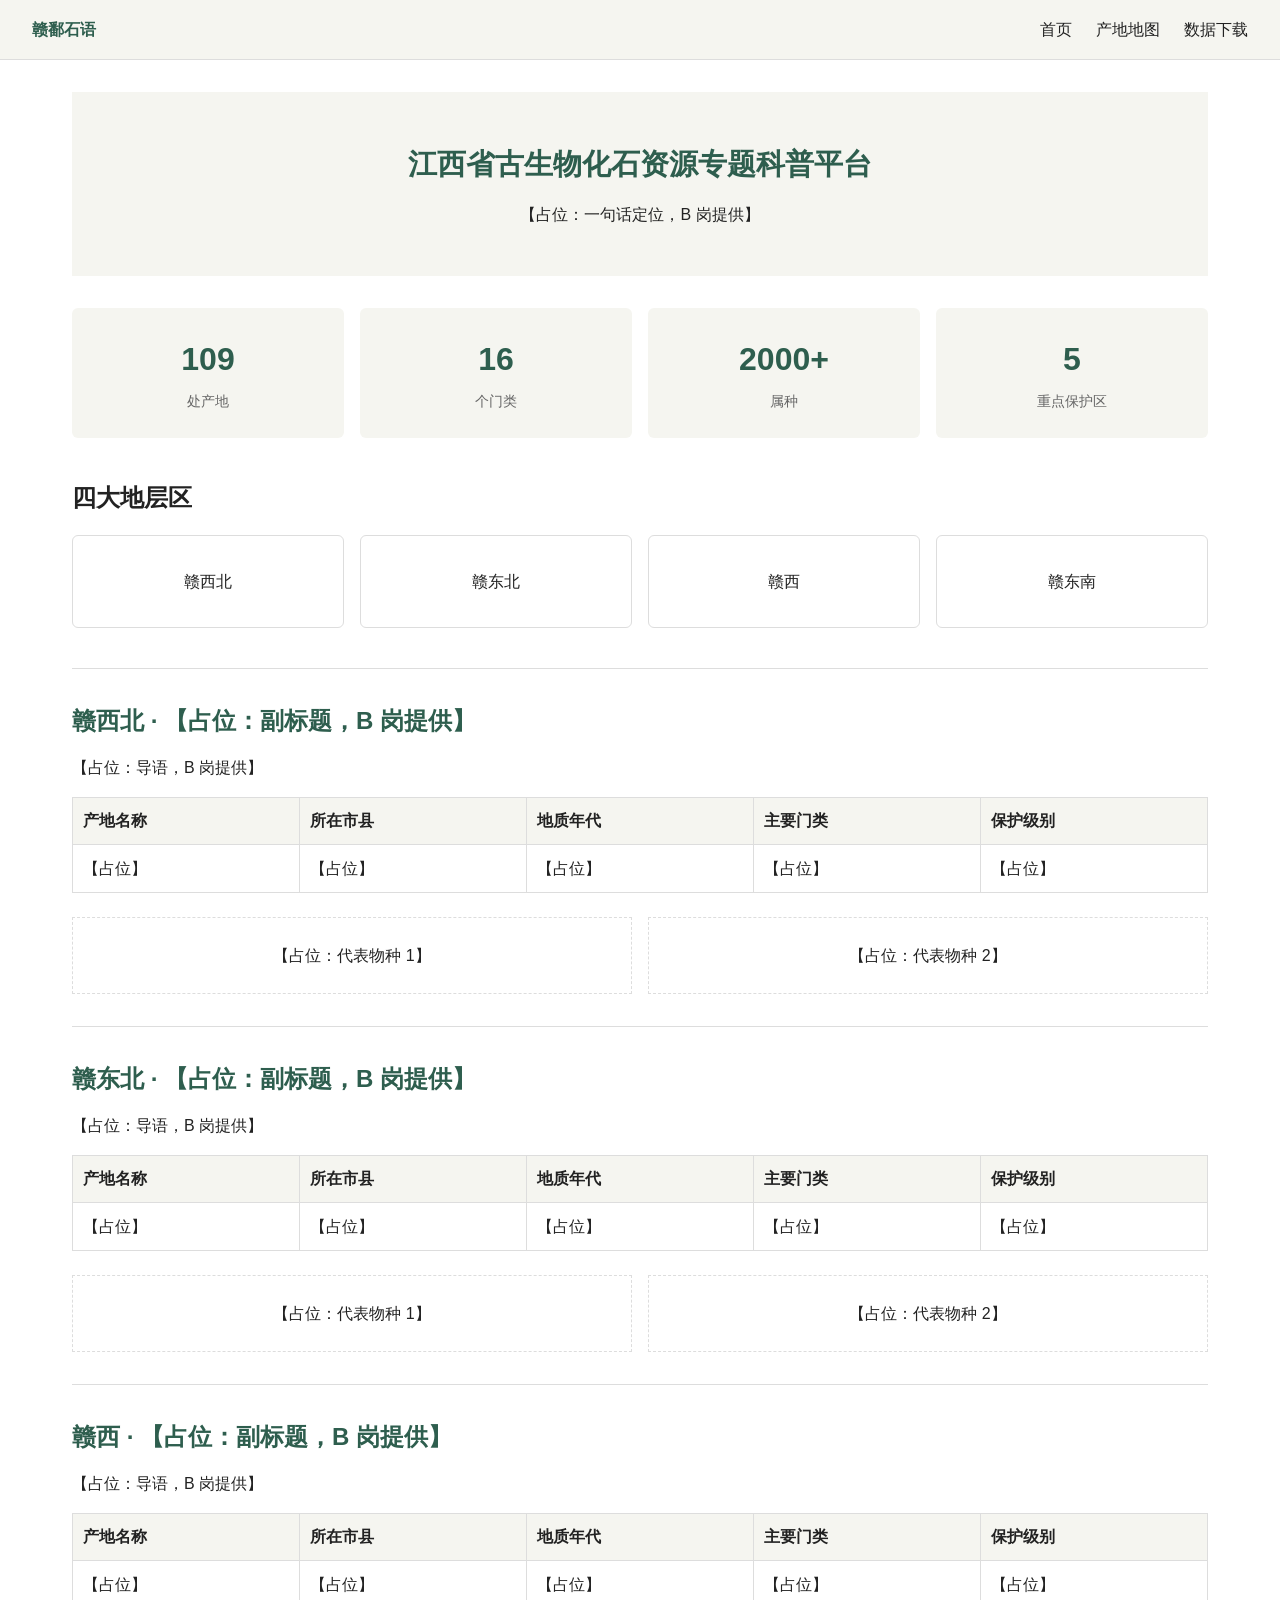
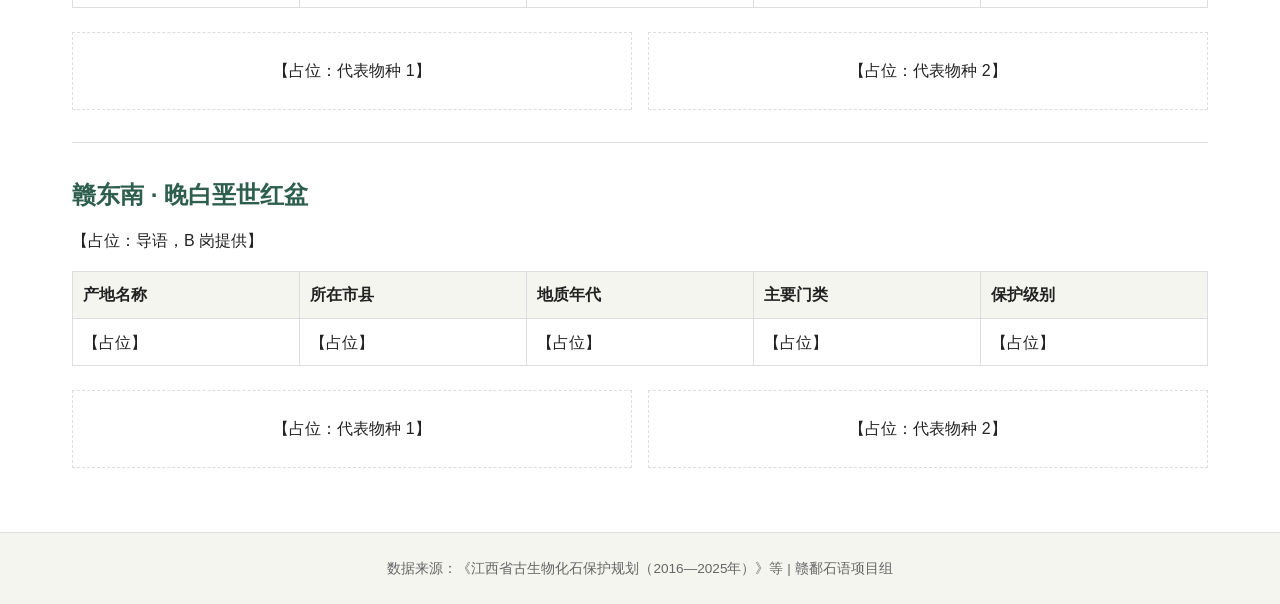
==== index.html @ 1450267e "step2-v2: 三页骨架，首页四区锚点" ====
<!DOCTYPE html>
<html lang="zh-CN">
<head>
  <meta charset="UTF-8">
  <meta name="viewport" content="width=device-width, initial-scale=1.0">
  <title>赣鄱石语 - 江西省古生物化石资源专题科普平台</title>
  <link rel="stylesheet" href="css/style.css">
</head>
<body>

  <header>
    <nav>
      <a class="logo" href="index.html">赣鄱石语</a>
      <ul>
        <li><a href="index.html">首页</a></li>
        <li><a href="map.html">产地地图</a></li>
        <li><a href="download.html">数据下载</a></li>
      </ul>
    </nav>
  </header>

  <main>

    <!-- ① Hero 区 -->
    <section class="hero">
      <h1>江西省古生物化石资源专题科普平台</h1>
      <p>【占位：一句话定位，B 岗提供】</p>
    </section>

    <!-- ② 数据速览条 -->
    <section class="stats">
      <div class="stat-card"><strong>109</strong><span>处产地</span></div>
      <div class="stat-card"><strong>16</strong><span>个门类</span></div>
      <div class="stat-card"><strong>2000+</strong><span>属种</span></div>
      <div class="stat-card"><strong>5</strong><span>重点保护区</span></div>
    </section>

    <!-- ③ 四大地层区卡片 -->
    <section class="region-cards">
      <h2>四大地层区</h2>
      <div class="card-wrap">
        <a class="card" href="#region-nw">赣西北</a>
        <a class="card" href="#region-ne">赣东北</a>
        <a class="card" href="#region-w">赣西</a>
        <a class="card" href="#region-se">赣东南</a>
      </div>
    </section>

    <!-- ④ 赣西北 -->
    <section id="region-nw" class="region-block">
      <h2>赣西北 · 【占位：副标题，B 岗提供】</h2>
      <p>【占位：导语，B 岗提供】</p>
      <table class="table-placeholder">
        <tr><th>产地名称</th><th>所在市县</th><th>地质年代</th><th>主要门类</th><th>保护级别</th></tr>
        <tr><td>【占位】</td><td>【占位】</td><td>【占位】</td><td>【占位】</td><td>【占位】</td></tr>
      </table>
      <div class="species-cards">
        <div>【占位：代表物种 1】</div>
        <div>【占位：代表物种 2】</div>
      </div>
    </section>

    <!-- ④ 赣东北 -->
    <section id="region-ne" class="region-block">
      <h2>赣东北 · 【占位：副标题，B 岗提供】</h2>
      <p>【占位：导语，B 岗提供】</p>
      <table class="table-placeholder">
        <tr><th>产地名称</th><th>所在市县</th><th>地质年代</th><th>主要门类</th><th>保护级别</th></tr>
        <tr><td>【占位】</td><td>【占位】</td><td>【占位】</td><td>【占位】</td><td>【占位】</td></tr>
      </table>
      <div class="species-cards">
        <div>【占位：代表物种 1】</div>
        <div>【占位：代表物种 2】</div>
      </div>
    </section>

    <!-- ④ 赣西 -->
    <section id="region-w" class="region-block">
      <h2>赣西 · 【占位：副标题，B 岗提供】</h2>
      <p>【占位：导语，B 岗提供】</p>
      <table class="table-placeholder">
        <tr><th>产地名称</th><th>所在市县</th><th>地质年代</th><th>主要门类</th><th>保护级别</th></tr>
        <tr><td>【占位】</td><td>【占位】</td><td>【占位】</td><td>【占位】</td><td>【占位】</td></tr>
      </table>
      <div class="species-cards">
        <div>【占位：代表物种 1】</div>
        <div>【占位：代表物种 2】</div>
      </div>
    </section>

    <!-- ④ 赣东南 -->
    <section id="region-se" class="region-block">
      <h2>赣东南 · 晚白垩世红盆</h2>
      <p>【占位：导语，B 岗提供】</p>
      <table class="table-placeholder">
        <tr><th>产地名称</th><th>所在市县</th><th>地质年代</th><th>主要门类</th><th>保护级别</th></tr>
        <tr><td>【占位】</td><td>【占位】</td><td>【占位】</td><td>【占位】</td><td>【占位】</td></tr>
      </table>
      <div class="species-cards">
        <div>【占位：代表物种 1】</div>
        <div>【占位：代表物种 2】</div>
      </div>
    </section>

  </main>

  <footer>
    <p>数据来源：《江西省古生物化石保护规划（2016—2025年）》等 | 赣鄱石语项目组</p>
  </footer>

</body>
</html>
---- css/style.css ----
/* ===== 1. 基础重置 ===== */
* { margin: 0; padding: 0; box-sizing: border-box; }

/* ===== 2. 色板 ===== */
:root {
  --c-primary: #2E5E4E;
  --c-text: #222;
  --c-bg: #fff;
  --c-surface: #f5f5f0;
  --c-border: #ddd;
}

body {
  font-family: "Microsoft YaHei", "PingFang SC", sans-serif;
  color: var(--c-text);
  background: var(--c-bg);
  line-height: 1.7;
}

/* ===== 3. 顶部导航 ===== */
header nav {
  display: flex;
  justify-content: space-between;
  align-items: center;
  padding: 1rem 2rem;
  border-bottom: 1px solid var(--c-border);
  background: var(--c-surface);
}

nav .logo {
  font-weight: bold;
  color: var(--c-primary);
  text-decoration: none;
}

nav ul {
  display: flex;
  gap: 1.5rem;
  list-style: none;
}

nav a {
  text-decoration: none;
  color: var(--c-text);
}

/* ===== 4. 主体容器 ===== */
main {
  max-width: 1200px;
  margin: 0 auto;
  padding: 2rem;
}

/* ===== 5. Hero 区 ===== */
.hero {
  text-align: center;
  padding: 3rem 1rem;
  background: var(--c-surface);
  margin-bottom: 2rem;
}

.hero h1 {
  font-size: 1.8rem;
  color: var(--c-primary);
  margin-bottom: .75rem;
}

/* ===== 6. 数据速览条 ===== */
.stats {
  display: flex;
  gap: 1rem;
  margin-bottom: 2.5rem;
}

.stat-card {
  flex: 1;
  text-align: center;
  padding: 1.5rem 0;
  background: var(--c-surface);
  border-radius: 6px;
}

.stat-card strong {
  display: block;
  font-size: 2rem;
  color: var(--c-primary);
}

.stat-card span {
  font-size: .9rem;
  color: #666;
}

/* ===== 7. 四大地层区卡片 ===== */
.region-cards {
  margin-bottom: 2.5rem;
}

.region-cards h2 {
  margin-bottom: 1rem;
}

.card-wrap {
  display: flex;
  gap: 1rem;
}

.card {
  flex: 1;
  padding: 2rem 1rem;
  text-align: center;
  text-decoration: none;
  color: var(--c-text);
  border: 1px solid var(--c-border);
  border-radius: 6px;
}

/* ===== 8. 地层区详情区块 ===== */
.region-block {
  padding: 2rem 0;
  border-top: 1px solid var(--c-border);
  scroll-margin-top: 80px;
}

.region-block h2 {
  margin-bottom: .75rem;
  color: var(--c-primary);
}

.region-block p {
  margin-bottom: 1rem;
}

.table-placeholder {
  width: 100%;
  border-collapse: collapse;
  margin-bottom: 1.5rem;
}

.table-placeholder th,
.table-placeholder td {
  border: 1px solid var(--c-border);
  padding: .6rem;
  text-align: left;
}

.table-placeholder th {
  background: var(--c-surface);
}

.species-cards {
  display: flex;
  gap: 1rem;
  flex-wrap: wrap;
}

.species-cards div {
  flex: 1 1 200px;
  padding: 1.5rem;
  border: 1px dashed var(--c-border);
  text-align: center;
}

/* ===== 9. 页脚 ===== */
footer {
  text-align: center;
  padding: 1.5rem;
  border-top: 1px solid var(--c-border);
  font-size: .85rem;
  color: #666;
  background: var(--c-surface);
}

/* ===== 10. 地图页 ===== */
#map {
  height: 600px;
  border: 1px solid var(--c-border);
}

/* ===== 11. 物种静态列表 ===== */
.species-list-title {
  margin: 2rem 0 1rem;
  color: var(--c-primary);
}

#species-list {
  border-top: 1px solid var(--c-border);
}

.species-row {
  padding: .75rem 0;
  border-bottom: 1px solid var(--c-border);
}

.species-row em {
  font-style: italic;
}

.species-row p {
  font-size: .9rem;
  color: #666;
}

/* ===== 12. 下载页 ===== */
.dl-cards {
  display: flex;
  gap: 1rem;
  margin: 2rem 0;
}

.dl-card {
  flex: 1;
  padding: 2rem;
  border: 1px solid var(--c-border);
  border-radius: 6px;
  text-align: center;
}

.dl-card h3 {
  color: var(--c-primary);
  margin-bottom: .5rem;
}

.dl-card a {
  display: inline-block;
  margin-top: 1rem;
  padding: .5rem 1.5rem;
  border: 1px solid var(--c-primary);
  border-radius: 4px;
  text-decoration: none;
  color: var(--c-primary);
}

.note {
  font-size: .9rem;
  color: #555;
}
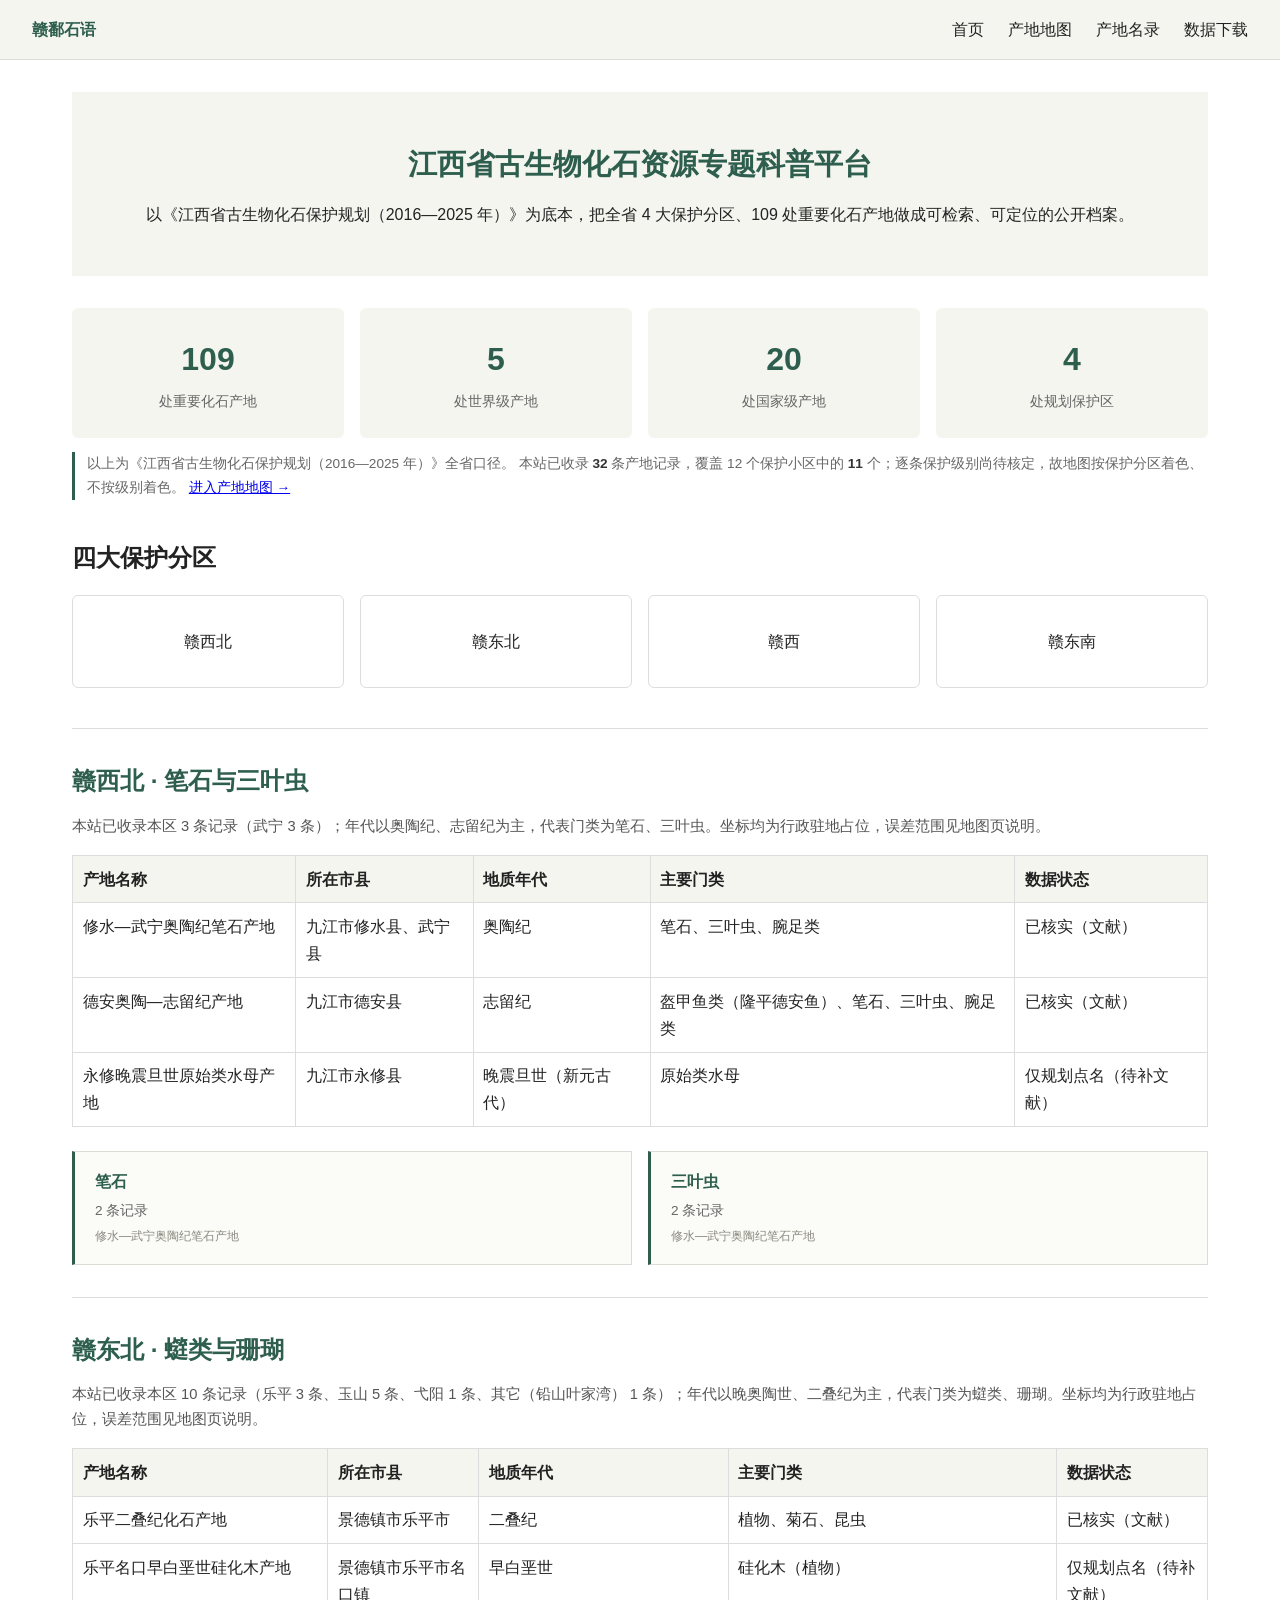
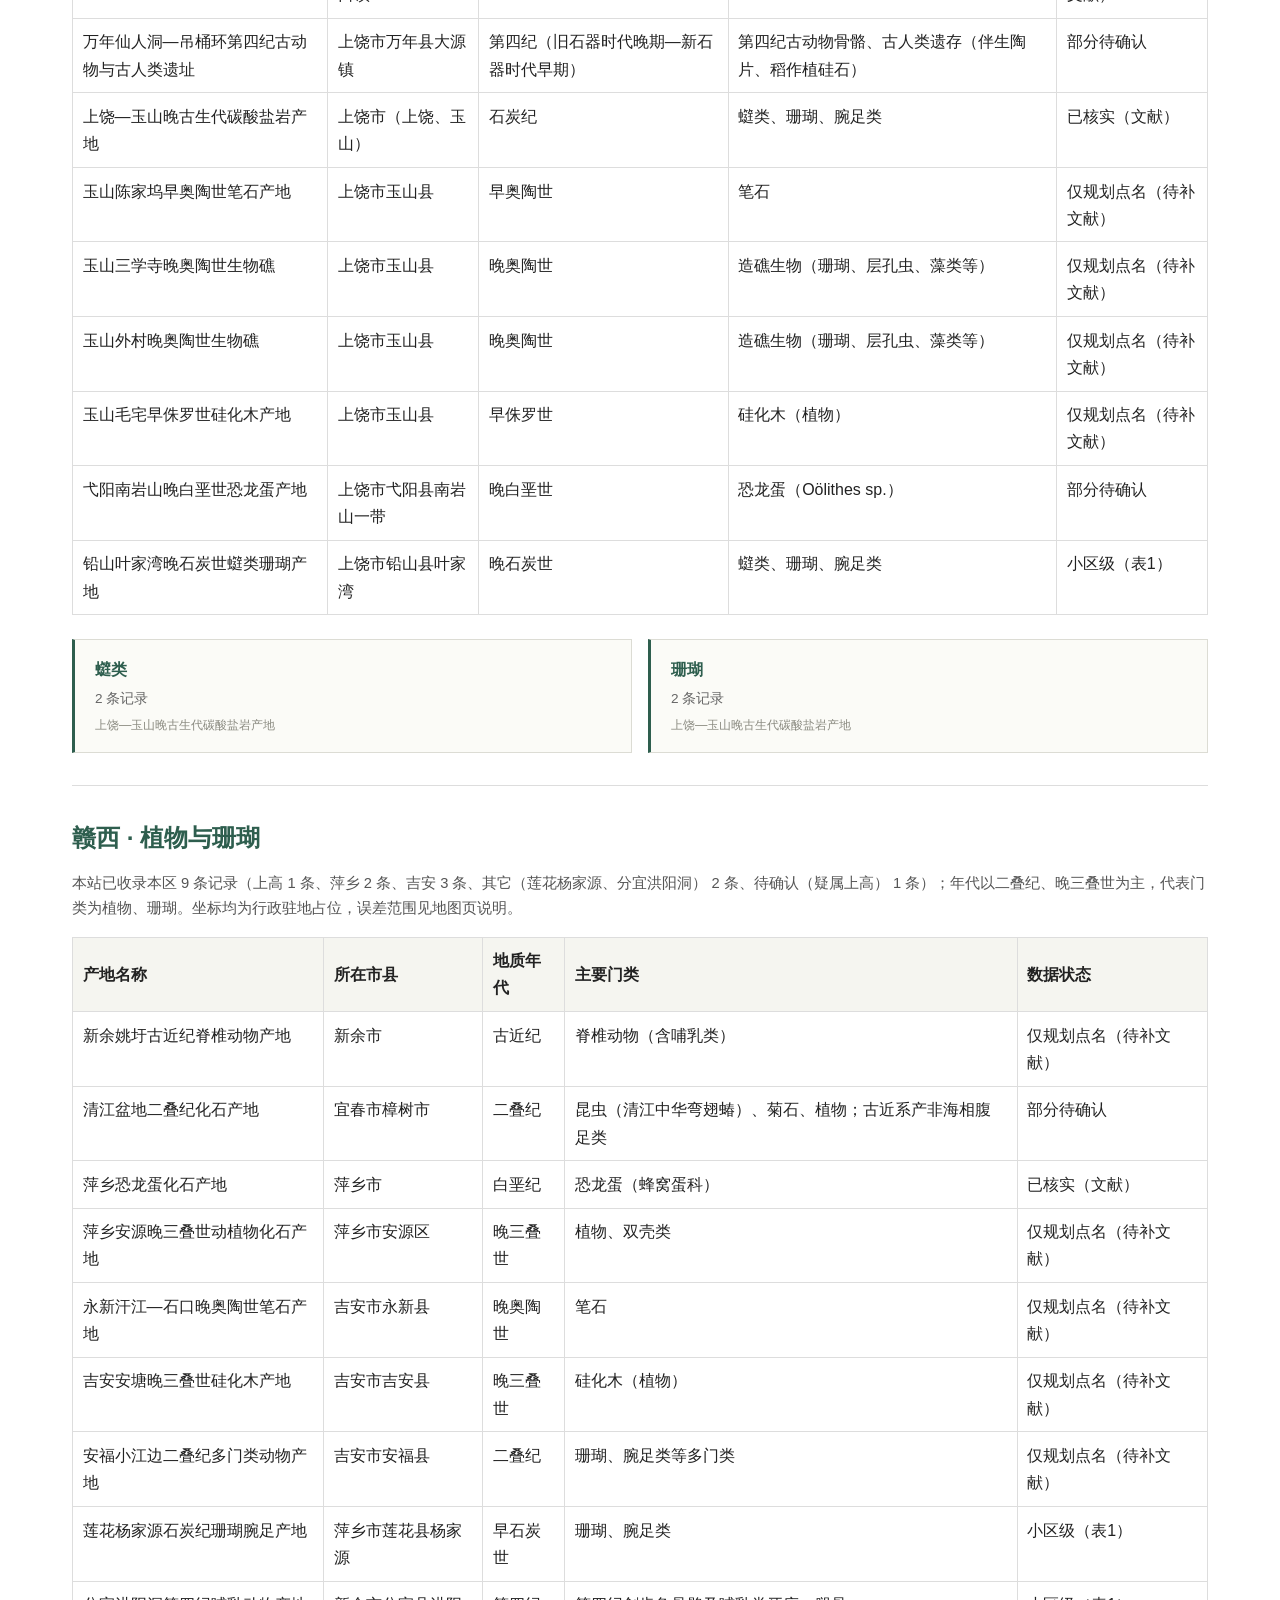
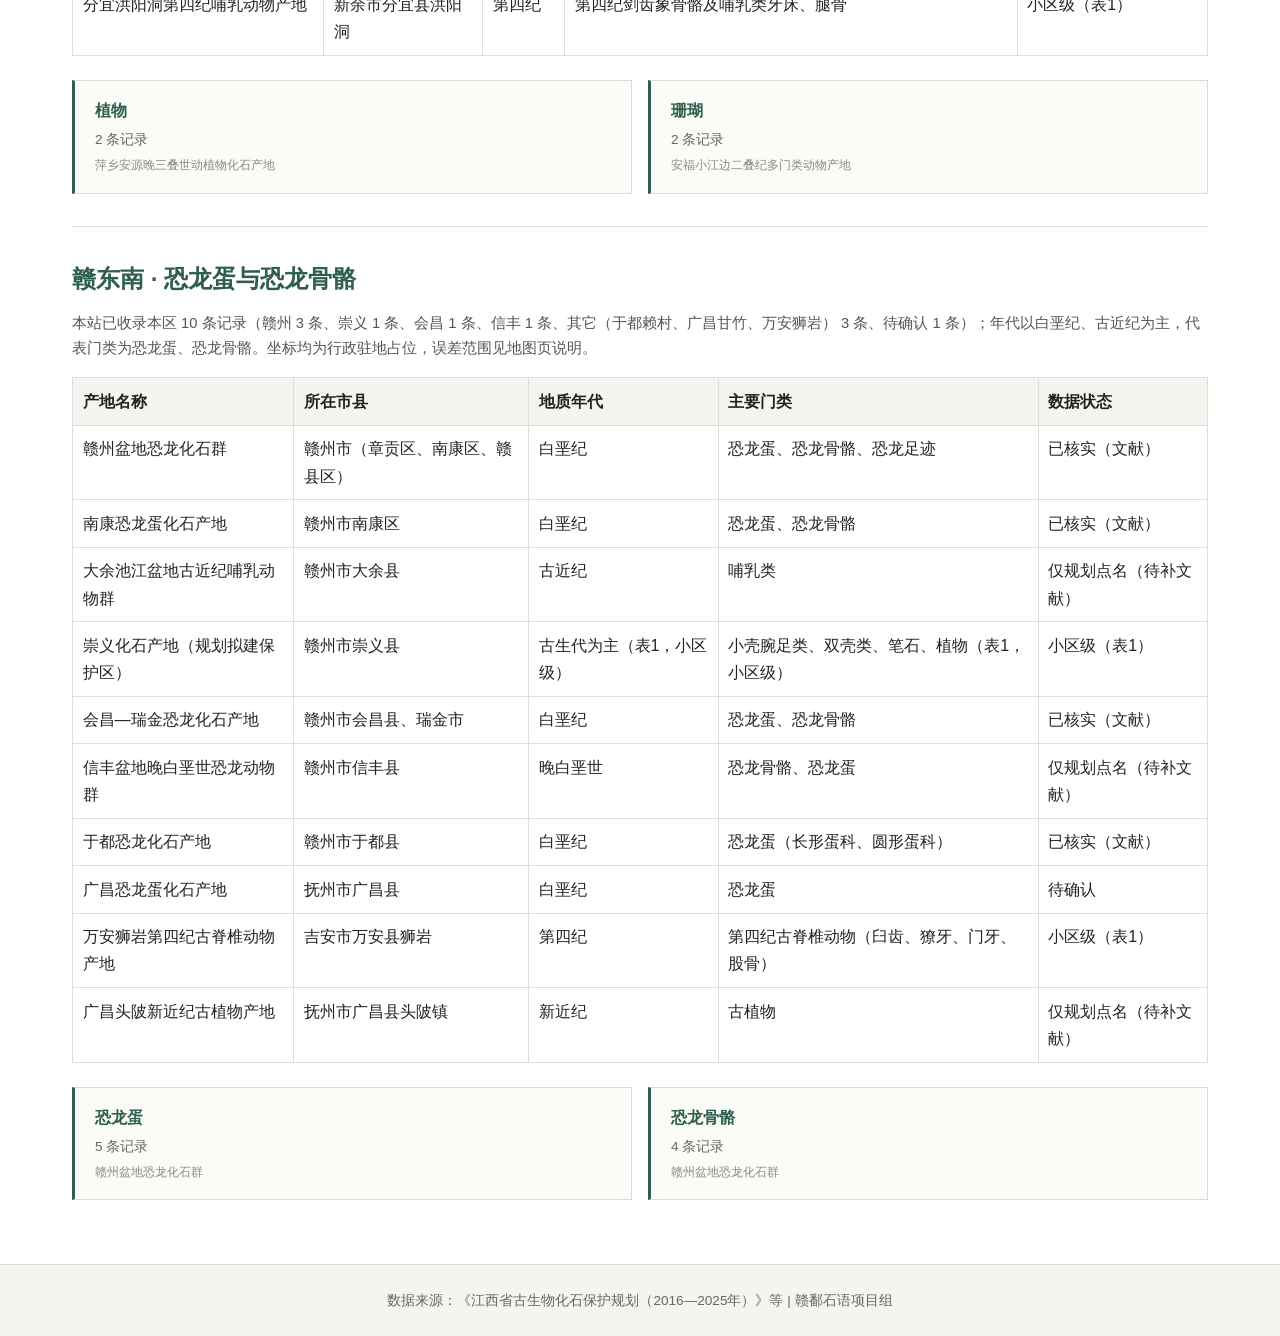
==== commit 497adfff: "feat: 检索/名录/详情侧栏 + 数据管道 + GitHub Pages 部署 - js/fields.js 统一字段层与配色表（原 map/main 各一份，现全站共用） - js/filter" ====
--- a/index.html
+++ b/index.html
@@ -14,6 +14,7 @@
       <ul>
         <li><a href="index.html">首页</a></li>
         <li><a href="map.html">产地地图</a></li>
+        <li><a href="list.html">产地名录</a></li>
         <li><a href="download.html">数据下载</a></li>
       </ul>
     </nav>
@@ -24,20 +25,25 @@
     <!-- ① Hero 区 -->
     <section class="hero">
       <h1>江西省古生物化石资源专题科普平台</h1>
-      <p>【占位：一句话定位，B 岗提供】</p>
+      <p>以《江西省古生物化石保护规划（2016—2025 年）》为底本，把全省 4 大保护分区、109 处重要化石产地做成可检索、可定位的公开档案。</p>
     </section>
 
-    <!-- ② 数据速览条 -->
+    <!-- ② 数据速览条：四个数字来自《保护规划（2016—2025年）》全省口径 -->
     <section class="stats">
-      <div class="stat-card"><strong>109</strong><span>处产地</span></div>
-      <div class="stat-card"><strong>16</strong><span>个门类</span></div>
-      <div class="stat-card"><strong>2000+</strong><span>属种</span></div>
-      <div class="stat-card"><strong>5</strong><span>重点保护区</span></div>
+      <div class="stat-card"><strong>109</strong><span>处重要化石产地</span></div>
+      <div class="stat-card"><strong>5</strong><span>处世界级产地</span></div>
+      <div class="stat-card"><strong>20</strong><span>处国家级产地</span></div>
+      <div class="stat-card"><strong>4</strong><span>处规划保护区</span></div>
     </section>
+    <!-- 口径必须写在这里：四个数字是全省规划口径，不是本站收录量，两者不能混 -->
+    <p class="stat-note">以上为《江西省古生物化石保护规划（2016—2025 年）》全省口径。
+      本站已收录 <strong id="stat-total">—</strong> 条产地记录，覆盖 12 个保护小区中的
+      <strong id="stat-zones">—</strong> 个；逐条保护级别尚待核定，故地图按保护分区着色、不按级别着色。
+      <a href="map.html">进入产地地图 →</a></p>
 
-    <!-- ③ 四大地层区卡片 -->
+    <!-- ③ 四大保护分区卡片 -->
     <section class="region-cards">
-      <h2>四大地层区</h2>
+      <h2>四大保护分区</h2>
       <div class="card-wrap">
         <a class="card" href="#region-nw">赣西北</a>
         <a class="card" href="#region-ne">赣东北</a>
@@ -46,60 +52,46 @@
       </div>
     </section>
 
-    <!-- ④ 赣西北 -->
-    <section id="region-nw" class="region-block">
-      <h2>赣西北 · 【占位：副标题，B 岗提供】</h2>
-      <p>【占位：导语，B 岗提供】</p>
+    <!-- ④ 四个分区：内容全部由 js/main.js 从 data/sites.json 渲染
+         不再写死任何数字/产地名，数据更新后刷新即变 -->
+    <section id="region-nw" class="region-block" data-region="赣西北">
+      <h2>赣西北</h2>
+      <p class="region-lead">正在载入…</p>
       <table class="table-placeholder">
-        <tr><th>产地名称</th><th>所在市县</th><th>地质年代</th><th>主要门类</th><th>保护级别</th></tr>
-        <tr><td>【占位】</td><td>【占位】</td><td>【占位】</td><td>【占位】</td><td>【占位】</td></tr>
+        <thead><tr><th>产地名称</th><th>所在市县</th><th>地质年代</th><th>主要门类</th><th>数据状态</th></tr></thead>
+        <tbody></tbody>
       </table>
-      <div class="species-cards">
-        <div>【占位：代表物种 1】</div>
-        <div>【占位：代表物种 2】</div>
-      </div>
+      <div class="species-cards"></div>
     </section>
 
-    <!-- ④ 赣东北 -->
-    <section id="region-ne" class="region-block">
-      <h2>赣东北 · 【占位：副标题，B 岗提供】</h2>
-      <p>【占位：导语，B 岗提供】</p>
+    <section id="region-ne" class="region-block" data-region="赣东北">
+      <h2>赣东北</h2>
+      <p class="region-lead">正在载入…</p>
       <table class="table-placeholder">
-        <tr><th>产地名称</th><th>所在市县</th><th>地质年代</th><th>主要门类</th><th>保护级别</th></tr>
-        <tr><td>【占位】</td><td>【占位】</td><td>【占位】</td><td>【占位】</td><td>【占位】</td></tr>
+        <thead><tr><th>产地名称</th><th>所在市县</th><th>地质年代</th><th>主要门类</th><th>数据状态</th></tr></thead>
+        <tbody></tbody>
       </table>
-      <div class="species-cards">
-        <div>【占位：代表物种 1】</div>
-        <div>【占位：代表物种 2】</div>
-      </div>
+      <div class="species-cards"></div>
     </section>
 
-    <!-- ④ 赣西 -->
-    <section id="region-w" class="region-block">
-      <h2>赣西 · 【占位：副标题，B 岗提供】</h2>
-      <p>【占位：导语，B 岗提供】</p>
+    <section id="region-w" class="region-block" data-region="赣西">
+      <h2>赣西</h2>
+      <p class="region-lead">正在载入…</p>
       <table class="table-placeholder">
-        <tr><th>产地名称</th><th>所在市县</th><th>地质年代</th><th>主要门类</th><th>保护级别</th></tr>
-        <tr><td>【占位】</td><td>【占位】</td><td>【占位】</td><td>【占位】</td><td>【占位】</td></tr>
+        <thead><tr><th>产地名称</th><th>所在市县</th><th>地质年代</th><th>主要门类</th><th>数据状态</th></tr></thead>
+        <tbody></tbody>
       </table>
-      <div class="species-cards">
-        <div>【占位：代表物种 1】</div>
-        <div>【占位：代表物种 2】</div>
-      </div>
+      <div class="species-cards"></div>
     </section>
 
-    <!-- ④ 赣东南 -->
-    <section id="region-se" class="region-block">
-      <h2>赣东南 · 晚白垩世红盆</h2>
-      <p>【占位：导语，B 岗提供】</p>
+    <section id="region-se" class="region-block" data-region="赣东南">
+      <h2>赣东南</h2>
+      <p class="region-lead">正在载入…</p>
       <table class="table-placeholder">
-        <tr><th>产地名称</th><th>所在市县</th><th>地质年代</th><th>主要门类</th><th>保护级别</th></tr>
-        <tr><td>【占位】</td><td>【占位】</td><td>【占位】</td><td>【占位】</td><td>【占位】</td></tr>
+        <thead><tr><th>产地名称</th><th>所在市县</th><th>地质年代</th><th>主要门类</th><th>数据状态</th></tr></thead>
+        <tbody></tbody>
       </table>
-      <div class="species-cards">
-        <div>【占位：代表物种 1】</div>
-        <div>【占位：代表物种 2】</div>
-      </div>
+      <div class="species-cards"></div>
     </section>
 
   </main>
@@ -108,5 +100,8 @@
     <p>数据来源：《江西省古生物化石保护规划（2016—2025年）》等 | 赣鄱石语项目组</p>
   </footer>
 
+  <!-- fields.js 必须最先加载：main.js 的字段别名全来自它 -->
+  <script src="js/fields.js"></script>
+  <script src="js/main.js"></script>
 </body>
 </html>
--- a/css/style.css
+++ b/css/style.css
@@ -17,7 +17,16 @@
   line-height: 1.7;
 }
 
+/* 新增：图片不撑破容器 */
+img { max-width: 100%; display: block; }
+
 /* ===== 3. 顶部导航 ===== */
+/* 新增：让导航压住 Leaflet 内部图层（Leaflet 控件 z-index 高达 1000） */
+header {
+  position: relative;
+  z-index: 10;
+}
+
 header nav {
   display: flex;
   justify-content: space-between;
@@ -68,12 +77,13 @@
 /* ===== 6. 数据速览条 ===== */
 .stats {
   display: flex;
+  flex-wrap: wrap;              /* 改：窄屏换行，不再挤成一条 */
   gap: 1rem;
   margin-bottom: 2.5rem;
 }
 
 .stat-card {
-  flex: 1;
+  flex: 1 1 140px;              /* 改：原来 flex:1 在手机上会把数字挤爆 */
   text-align: center;
   padding: 1.5rem 0;
   background: var(--c-surface);
@@ -91,7 +101,19 @@
   color: #666;
 }
 
-/* ===== 7. 四大地层区卡片 ===== */
+/* 口径说明：数字是全省规划口径，不是本站收录量。缺了这句，109 和 32 条地图会被当成矛盾 */
+.stat-note {
+  margin: -1.6rem 0 2.4rem;
+  font-size: .85rem;
+  line-height: 1.75;
+  color: #666;
+  border-left: 3px solid var(--c-primary, #1F5C99);
+  padding-left: .75rem;
+}
+
+.stat-note strong { color: #333; }
+
+/* ===== 7. 四大保护分区卡片 ===== */
 .region-cards {
   margin-bottom: 2.5rem;
 }
@@ -102,11 +124,12 @@
 
 .card-wrap {
   display: flex;
+  flex-wrap: wrap;              /* 改：四个卡片窄屏两两换行 */
   gap: 1rem;
 }
 
 .card {
-  flex: 1;
+  flex: 1 1 160px;              /* 改 */
   padding: 2rem 1rem;
   text-align: center;
   text-decoration: none;
@@ -160,6 +183,37 @@
   border: 1px dashed var(--c-border);
   text-align: center;
 }
+
+/* 卡片内容由 js/main.js 填充：门类 + 条数 + 代表记录，不写死物种名 */
+.species-cards .taxa-card {
+  display: flex;
+  flex-direction: column;
+  gap: .25rem;
+  padding: 1rem 1.25rem;
+  text-align: left;
+  border-style: solid;
+  border-color: #dcdcd4;
+  border-left: 3px solid var(--c-primary);
+  background: #fbfbf7;
+}
+.taxa-card strong { font-size: 1rem; color: var(--c-primary); }
+.taxa-card span { font-size: .85rem; color: #666; }
+.taxa-card em {
+  font-style: normal;
+  font-size: .78rem;
+  color: #8a8a80;
+  overflow: hidden;
+  text-overflow: ellipsis;
+  white-space: nowrap;
+}
+
+/* 导语与空行 */
+.region-lead { color: #555; font-size: .92rem; }
+.empty-row { color: #999; text-align: center; }
+
+/* 产地表：数据行悬停高亮，长名称换行不撑破 */
+.table-placeholder tbody tr:hover { background: #f7f7f0; }
+.table-placeholder td { vertical-align: top; }
 
 /* ===== 9. 页脚 ===== */
 footer {
@@ -172,9 +226,75 @@
 }
 
 /* ===== 10. 地图页 ===== */
+/* 10.1 检索栏（js/filter.js 驱动，选项不写死在 HTML） */
+.filter-bar {
+  margin-bottom: .75rem;
+  padding: .75rem;
+  background: var(--c-surface);
+  border: 1px solid var(--c-border);
+  border-radius: 6px;
+}
+.filter-row {
+  display: flex;
+  flex-wrap: wrap;
+  gap: .5rem;
+}
+.filter-row input,
+.filter-row select,
+.filter-row button {
+  font: inherit;
+  font-size: .9rem;
+  padding: .45rem .6rem;
+  border: 1px solid #c9c9c1;
+  border-radius: 4px;
+  background: #fff;
+  color: var(--c-text);
+  min-width: 0;
+}
+.filter-row input {
+  flex: 2 1 220px;              /* 关键词占最大宽度 */
+}
+.filter-row select {
+  flex: 1 1 120px;
+}
+.filter-row input:focus,
+.filter-row select:focus,
+.filter-row button:focus-visible {
+  outline: 2px solid var(--c-primary);
+  outline-offset: 1px;
+}
+.btn-reset {
+  flex: 0 0 auto;
+  cursor: pointer;
+  background: #fff;
+  color: var(--c-primary);
+  border-color: var(--c-primary);
+}
+.btn-reset:hover { background: var(--c-primary); color: #fff; }
+
+.filter-meta {
+  display: flex;
+  flex-wrap: wrap;
+  gap: .75rem;
+  align-items: baseline;
+  margin-top: .5rem;
+  font-size: .85rem;
+  color: #555;
+}
+.filter-meta #flt-count { font-weight: 600; color: var(--c-primary); }
+.filter-hint:empty { display: none; }
+.filter-hint { color: #777; }
+.filter-hint.ok { color: #2E7D5B; }
+.filter-hint.warn { color: #C62828; }
+
 #map {
+  width: 100%;                  /* 新增 */
   height: 600px;
   border: 1px solid var(--c-border);
+  border-radius: 6px;           /* 新增：瓦片不溢出圆角 */
+  overflow: hidden;             /* 新增 */
+  position: relative;           /* 新增：把 Leaflet 内部 z-index 关进自己的层叠上下文 */
+  z-index: 0;
 }
 
 /* ===== 11. 物种静态列表 ===== */
@@ -204,12 +324,13 @@
 /* ===== 12. 下载页 ===== */
 .dl-cards {
   display: flex;
+  flex-wrap: wrap;              /* 改 */
   gap: 1rem;
   margin: 2rem 0;
 }
 
 .dl-card {
-  flex: 1;
+  flex: 1 1 180px;              /* 改 */
   padding: 2rem;
   border: 1px solid var(--c-border);
   border-radius: 6px;
@@ -235,3 +356,374 @@
   font-size: .9rem;
   color: #555;
 }
+
+/* ===== 13. 无坐标产地列表（新增，配合 map.js） ===== */
+#no-coord-list {
+  list-style: none;
+  margin: 12px 0 0;
+  font-size: 13px;
+  color: #555;
+}
+
+#no-coord-list li {
+  padding: 6px 10px;
+  border-bottom: 1px solid var(--c-border);
+}
+
+#no-coord-list .tag {
+  display: inline-block;
+  margin-left: 6px;
+  padding: 0 5px;
+  font-size: 11px;
+  color: #EF6C00;
+  border: 1px solid #EF6C00;
+  border-radius: 3px;
+}
+
+#no-coord-list .ok { color: #2E7D32; }
+
+/* ===== 14. 响应式（新增，对应 Step 2「375px 不崩版」验收） ===== */
+@media (max-width: 768px) {
+  main { padding: 1rem; }
+
+  header nav { padding: .75rem 1rem; }
+  nav ul { gap: 1rem; }
+
+  .hero { padding: 2rem 1rem; }
+  .hero h1 { font-size: 1.4rem; }
+
+  .stats {
+    display: grid;                       /* 手机上一行两个，比四个挤一条清楚 */
+    grid-template-columns: 1fr 1fr;
+  }
+  .stat-card strong { font-size: 1.5rem; }
+
+  #map { height: 55vh; }                 /* 不再占满整屏，下面的物种列表可见 */
+
+  /* 筛选栏：手机上两列下拉，关键词独占一行 */
+  .filter-row input { flex: 1 1 100%; }
+  .filter-row select { flex: 1 1 calc(50% - .25rem); }
+  .filter-row button { flex: 0 0 auto; padding: .45rem .9rem; }
+
+  /* 五列的产地表格横向滚动，不撑破页面 */
+  .table-placeholder {
+    display: block;
+    overflow-x: auto;
+    white-space: nowrap;
+  }
+}
+/* 地图免责声明 */
+.map-disclaimer {
+  margin: 0;
+  font-size: 12px;
+  line-height: 1.6;
+  color: #6b6b6b;
+  background: #faf9f4;
+  border-left: 3px solid #EF9F27;
+  padding: 8px 10px;
+  border-radius: 0 3px 3px 0;
+}
+
+/* 没有近似坐标时整块不显示，不留空白 */
+.map-disclaimer:empty { display: none; }
+
+/* 地图页：当前结果的门类聚合（js/filter.js 填充） */
+.taxa-summary {
+  display: flex;
+  flex-wrap: wrap;
+  gap: .5rem;
+  align-items: center;
+}
+.taxa-chip {
+  display: inline-flex;
+  align-items: baseline;
+  gap: .35rem;
+  padding: .3rem .6rem;
+  border: 1px solid #dcdcd4;
+  border-radius: 999px;
+  background: #fbfbf7;
+  font-size: .85rem;
+}
+.taxa-chip strong { color: var(--c-primary); font-weight: 600; }
+.taxa-chip span { color: #8a8a80; font-size: .78rem; }
+.taxa-summary .note {
+  flex: 1 1 100%;
+  font-size: .8rem;
+  color: #8a8a80;
+}
+
+/* 下载页：字段说明与使用限制 */
+.dl-section {
+  margin: 2rem 0 .75rem;
+  font-size: 1.05rem;
+  color: var(--c-primary);
+}
+.table-wrap { overflow-x: auto; }
+.field-dict td:first-child { white-space: nowrap; font-weight: 600; }
+.field-dict td:nth-child(2) { white-space: nowrap; color: #666; }
+.cite {
+  padding: .75rem 1rem;
+  background: var(--c-surface);
+  border-left: 3px solid var(--c-primary);
+  font-size: .9rem;
+}
+.dl-notes { padding-left: 1.2rem; font-size: .9rem; color: #555; }
+.dl-notes li { margin: .35rem 0; }
+
+/* ===== 12. 产地名录（list.html） ===== */
+.page-title {
+  font-size: 1.5rem;
+  color: var(--c-primary);
+  margin-bottom: .5rem;
+}
+.list-lead {
+  color: #555;
+  font-size: .95rem;
+  margin-bottom: 1rem;
+}
+.list-lead strong { color: var(--c-primary); }
+
+/* 当前页导航高亮 */
+nav a.active { color: var(--c-primary); border-bottom: 2px solid var(--c-primary); }
+
+/* 表格：32 行要一眼扫得动，行高压紧、斑马纹、悬停给反馈 */
+.data-table {
+  width: 100%;
+  border-collapse: collapse;
+  font-size: .9rem;
+}
+.data-table th,
+.data-table td {
+  border-bottom: 1px solid #e8e8e2;
+  padding: .5rem .55rem;
+  text-align: left;
+  vertical-align: top;
+}
+.data-table thead th {
+  position: sticky;                     /* 长表格滚动时表头不跑 */
+  top: 0;
+  background: var(--c-surface);
+  border-bottom: 2px solid #d8d8d0;
+  font-weight: 600;
+  font-size: .85rem;
+  color: #444;
+  white-space: nowrap;
+  z-index: 1;
+}
+.data-table tbody tr:nth-child(even) { background: #fcfcfa; }
+.data-table tbody tr:hover { background: #f2f6f3; }
+.data-table tbody tr:focus {
+  outline: 2px solid var(--c-primary);
+  outline-offset: -2px;
+}
+.data-table .c-code { white-space: nowrap; color: #6b6b6b; font-size: .82rem; }
+.data-table .c-name { font-weight: 600; min-width: 9em; }
+.data-table .col-act { white-space: nowrap; text-align: center; }
+
+/* 可排序列：默认给个小提示，排过序的列加箭头 */
+th.sortable { cursor: pointer; user-select: none; }
+th.sortable:hover { color: var(--c-primary); }
+th.sortable.sorted { color: var(--c-primary); }
+th.sortable.sorted::after {
+  content: attr(data-dir);
+  margin-left: .25rem;
+  font-size: .7rem;
+}
+
+/* 大区色点：与地图点位、图例同一套色值（fields.js 的 AREA_COLOR） */
+.zone-dot {
+  display: inline-block;
+  width: 9px; height: 9px;
+  border-radius: 50%;
+  margin-right: .35rem;
+  vertical-align: baseline;
+}
+.zone-sub { color: #8a8a80; font-size: .82rem; }
+
+/* 徽标：精度档、数据状态 */
+.badge {
+  display: inline-block;
+  padding: .05rem .4rem;
+  border-radius: 3px;
+  font-size: .78rem;
+  white-space: nowrap;
+}
+.badge-soft { background: #fdf1e3; color: #9a5b12; border: 1px solid #f0dcc2; }
+.badge-ok   { background: #e8f5ee; color: #2E7D5B; border: 1px solid #cbe6d8; }
+.badge-plain { background: #f2f2ec; color: #555; border: 1px solid #e2e2d8; }
+.acc-km { display: block; color: #9a9a90; font-size: .75rem; margin-top: .1rem; }
+
+.row-go {
+  display: inline-block;
+  padding: .1rem .5rem;
+  border: 1px solid #cfd8d2;
+  border-radius: 3px;
+  color: var(--c-primary);
+  text-decoration: none;
+  font-size: .82rem;
+}
+.row-go:hover { background: var(--c-primary); color: #fff; border-color: var(--c-primary); }
+
+/* 底部口径说明：表格里"精度"列必须配这段，否则会被当成实测点 */
+.list-note {
+  margin-top: 1rem;
+  padding: .75rem 1rem;
+  background: var(--c-surface);
+  border-left: 3px solid #EF6C00;
+  font-size: .85rem;
+  color: #555;
+  line-height: 1.7;
+}
+.list-note strong { color: #9a5b12; }
+
+.btn-ghost {
+  background: #fff !important;
+  color: var(--c-primary) !important;
+  border: 1px solid #cfd8d2 !important;
+}
+
+@media (max-width: 768px) {
+  .list-page { padding: 1rem; }
+  .page-title { font-size: 1.25rem; }
+  /* 手机上藏掉两列次要信息，表格不用横向拖太久 */
+  .col-hide-sm { display: none; }
+  .data-table { font-size: .85rem; }
+  .data-table th, .data-table td { padding: .45rem .4rem; }
+  .data-table .c-name { min-width: 7em; }
+}
+
+/* ===== 13. 详情侧栏（js/detail.js 挂在 #map 内部） ===== */
+.gbsy-detail {
+  position: absolute;
+  top: 10px; right: 10px; bottom: 10px;
+  width: 350px;
+  max-width: calc(100% - 20px);
+  z-index: 1100;                        /* 高过 Leaflet 控件（1000），留在 #map 层叠上下文内 */
+  display: flex;
+  flex-direction: column;
+  background: rgba(255, 255, 255, .97);
+  border: 1px solid #d8d8d0;
+  border-radius: 8px;
+  box-shadow: 0 4px 18px rgba(0, 0, 0, .22);
+  font-size: .92rem;
+  line-height: 1.65;
+  overflow: hidden;
+}
+.gbsy-detail[hidden] { display: none !important; }  /* display:flex 会盖掉默认 hidden，必须显式压回 */
+
+.gbsy-detail .d-head {
+  display: flex;
+  justify-content: space-between;
+  align-items: flex-start;
+  gap: .5rem;
+  padding: .9rem 1rem .6rem;
+  border-bottom: 1px solid #ecece4;
+}
+.gbsy-detail .d-title {
+  font-size: 1.05rem;
+  color: var(--c-primary);
+  line-height: 1.4;
+}
+.gbsy-detail .d-code {
+  display: block;
+  font-size: .78rem;
+  color: #8a8a80;
+  letter-spacing: .02em;
+}
+.gbsy-detail .d-close {
+  flex: 0 0 auto;
+  border: none;
+  background: transparent;
+  font-size: 1.5rem;
+  line-height: 1;
+  color: #999;
+  cursor: pointer;
+  padding: .1rem .35rem;
+  border-radius: 4px;
+}
+.gbsy-detail .d-close:hover { background: #f0f0ea; color: #444; }
+
+.gbsy-detail .d-badges {
+  display: flex;
+  flex-wrap: wrap;
+  gap: .4rem;
+  padding: .6rem 1rem 0;
+}
+.gbsy-detail .d-badge {
+  display: inline-flex;
+  align-items: center;
+  padding: .12rem .5rem;
+  border: 1px solid #e2e2d8;
+  border-radius: 999px;
+  background: #f7f7f2;
+  font-size: .8rem;
+  color: #555;
+}
+.gbsy-detail .d-badge-area::before {
+  content: "";
+  display: inline-block;
+  width: 9px; height: 9px;
+  border-radius: 50%;
+  background: var(--dot, #9E9E9E);
+  margin-right: .35rem;
+}
+.gbsy-detail .d-badge-status { background: #f2f2ec; color: #6b6b6b; }
+
+.gbsy-detail .d-list {
+  flex: 1 1 auto;
+  overflow-y: auto;                     /* 字段多，列表区自己滚 */
+  padding: .6rem 1rem .4rem;
+  margin: 0;
+}
+.gbsy-detail .d-row {
+  display: grid;
+  grid-template-columns: 6.5em 1fr;
+  gap: .5rem;
+  padding: .32rem 0;
+  border-bottom: 1px dashed #ecece4;
+}
+.gbsy-detail .d-row:last-child { border-bottom: none; }
+.gbsy-detail dt {
+  color: #8a8a80;
+  font-size: .82rem;
+}
+.gbsy-detail dd { margin: 0; word-break: break-word; }
+
+.gbsy-detail .d-note {
+  display: block;
+  font-size: .78rem;
+  color: #9a9a90;
+  line-height: 1.5;
+}
+.gbsy-detail .d-note strong { color: #9a5b12; }
+.gbsy-detail .d-pending { color: #9E9E9E; }
+
+.gbsy-detail .d-foot {
+  padding: .6rem 1rem .8rem;
+  border-top: 1px solid #ecece4;
+  background: #fbfbf7;
+}
+.gbsy-detail .d-disc {
+  font-size: .78rem;
+  color: #9a5b12;
+  margin-bottom: .4rem;
+}
+.gbsy-detail .d-golist {
+  display: inline-block;
+  font-size: .85rem;
+  color: var(--c-primary);
+  text-decoration: none;
+  border-bottom: 1px solid var(--c-primary);
+  padding-bottom: .05rem;
+}
+.gbsy-detail .d-golist:hover { opacity: .8; }
+
+/* 手机：右侧栏改成底部抽屉，高度不超过 62%，可向上滑看全文 */
+@media (max-width: 768px) {
+  .gbsy-detail {
+    top: auto; left: 10px; right: 10px; bottom: 10px;
+    width: auto;
+    max-height: 62%;
+    border-radius: 10px;
+  }
+}
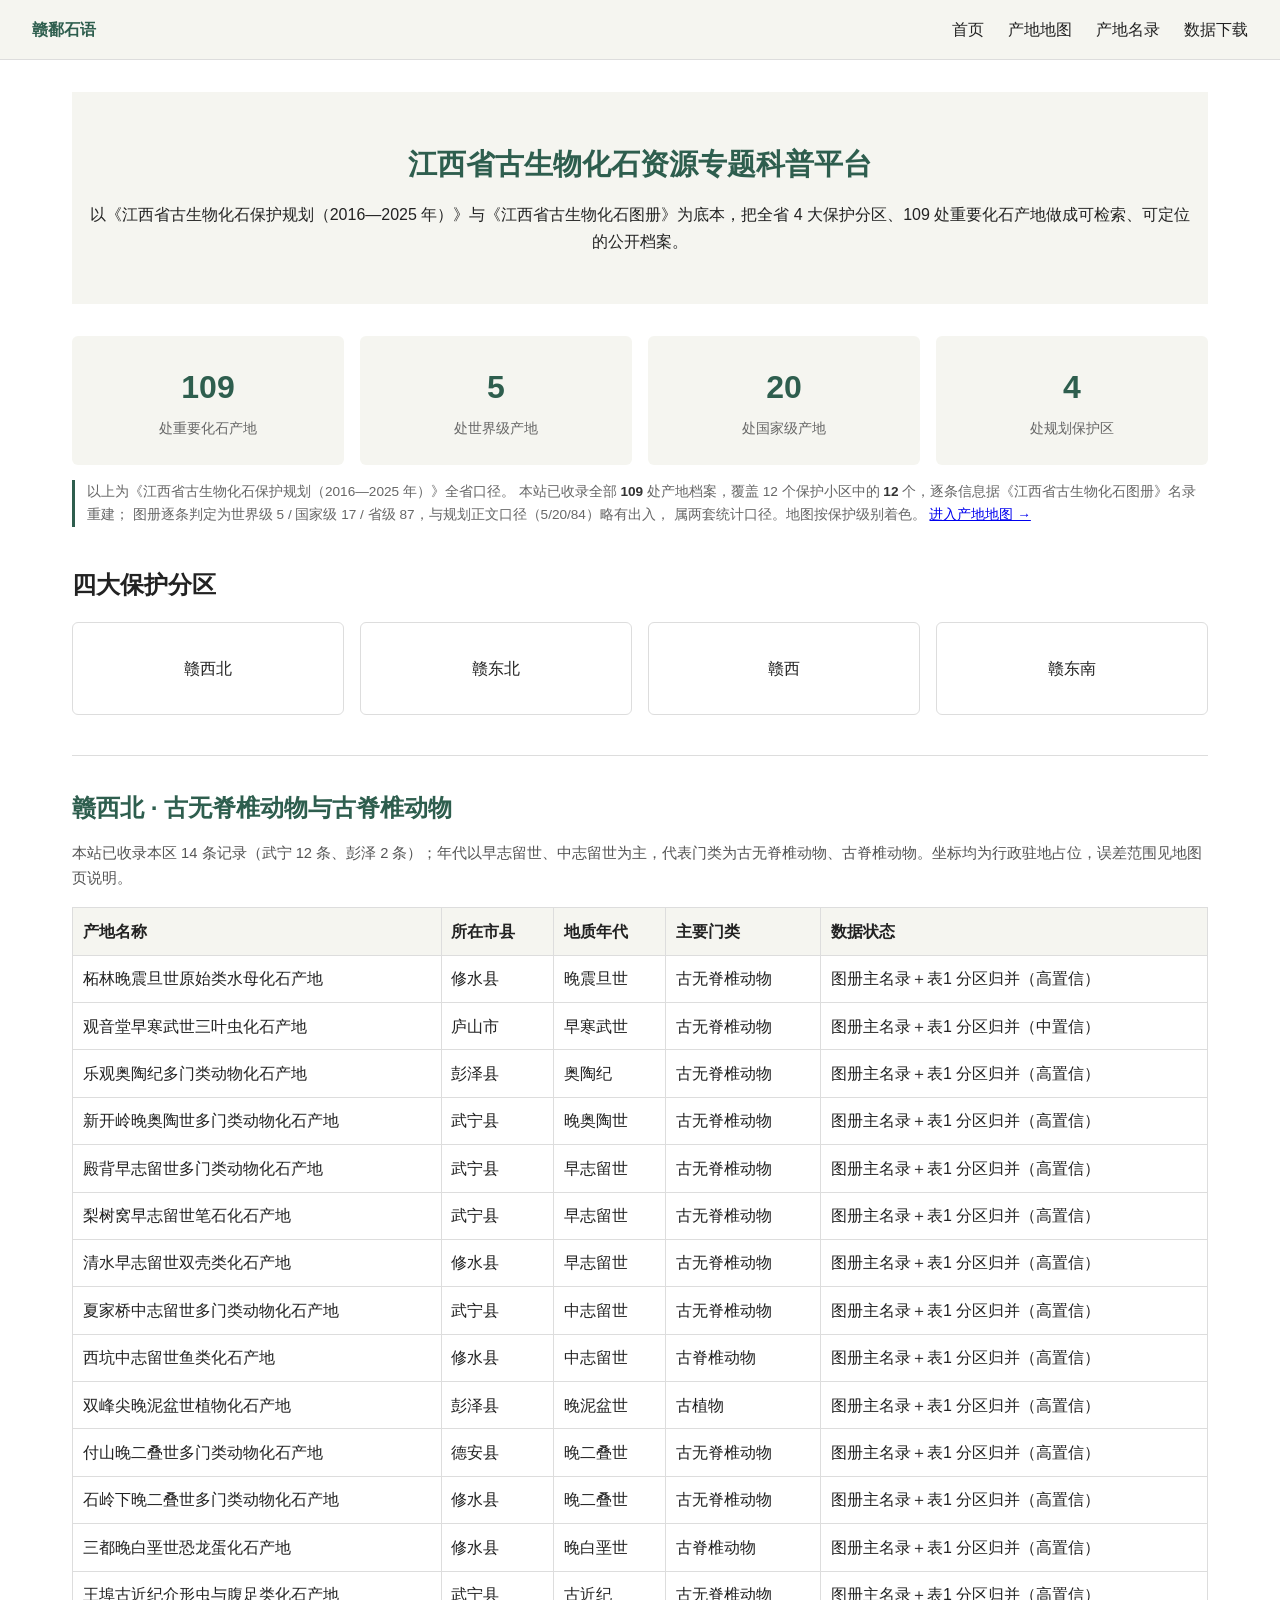
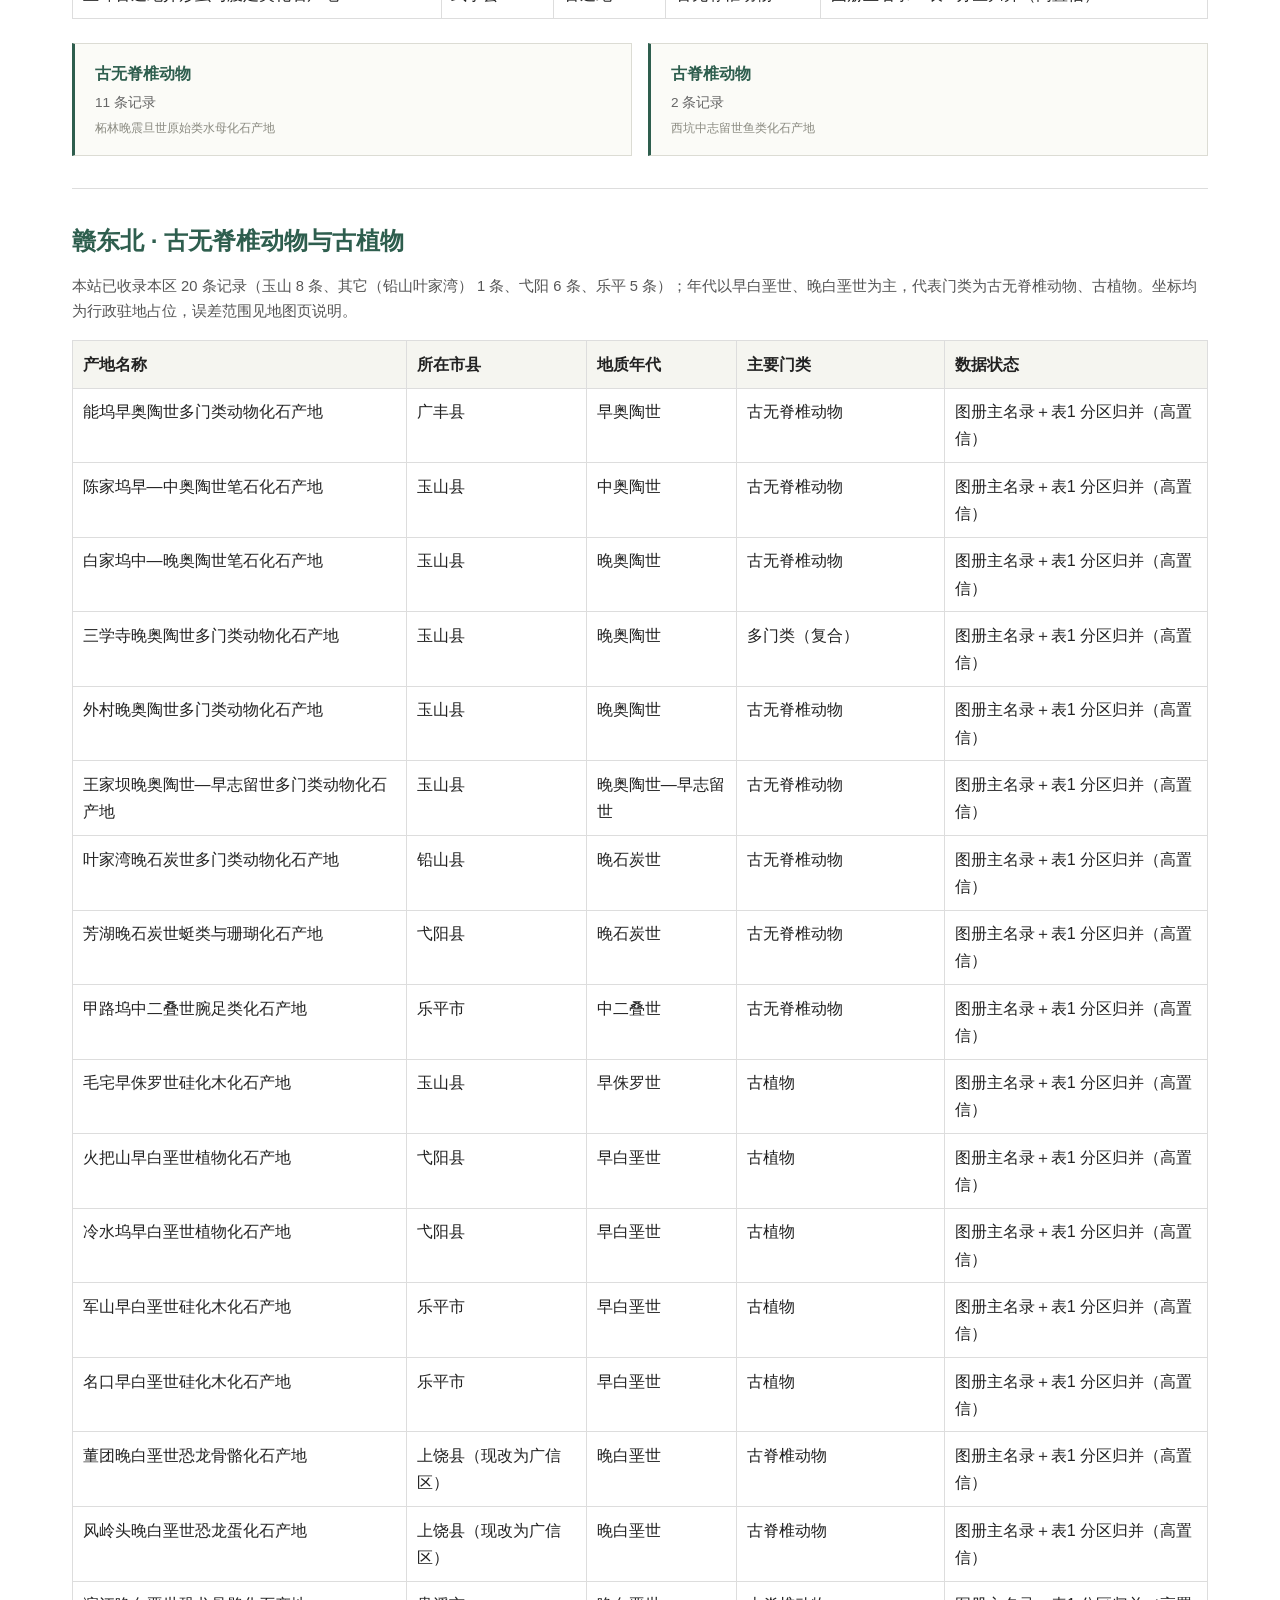
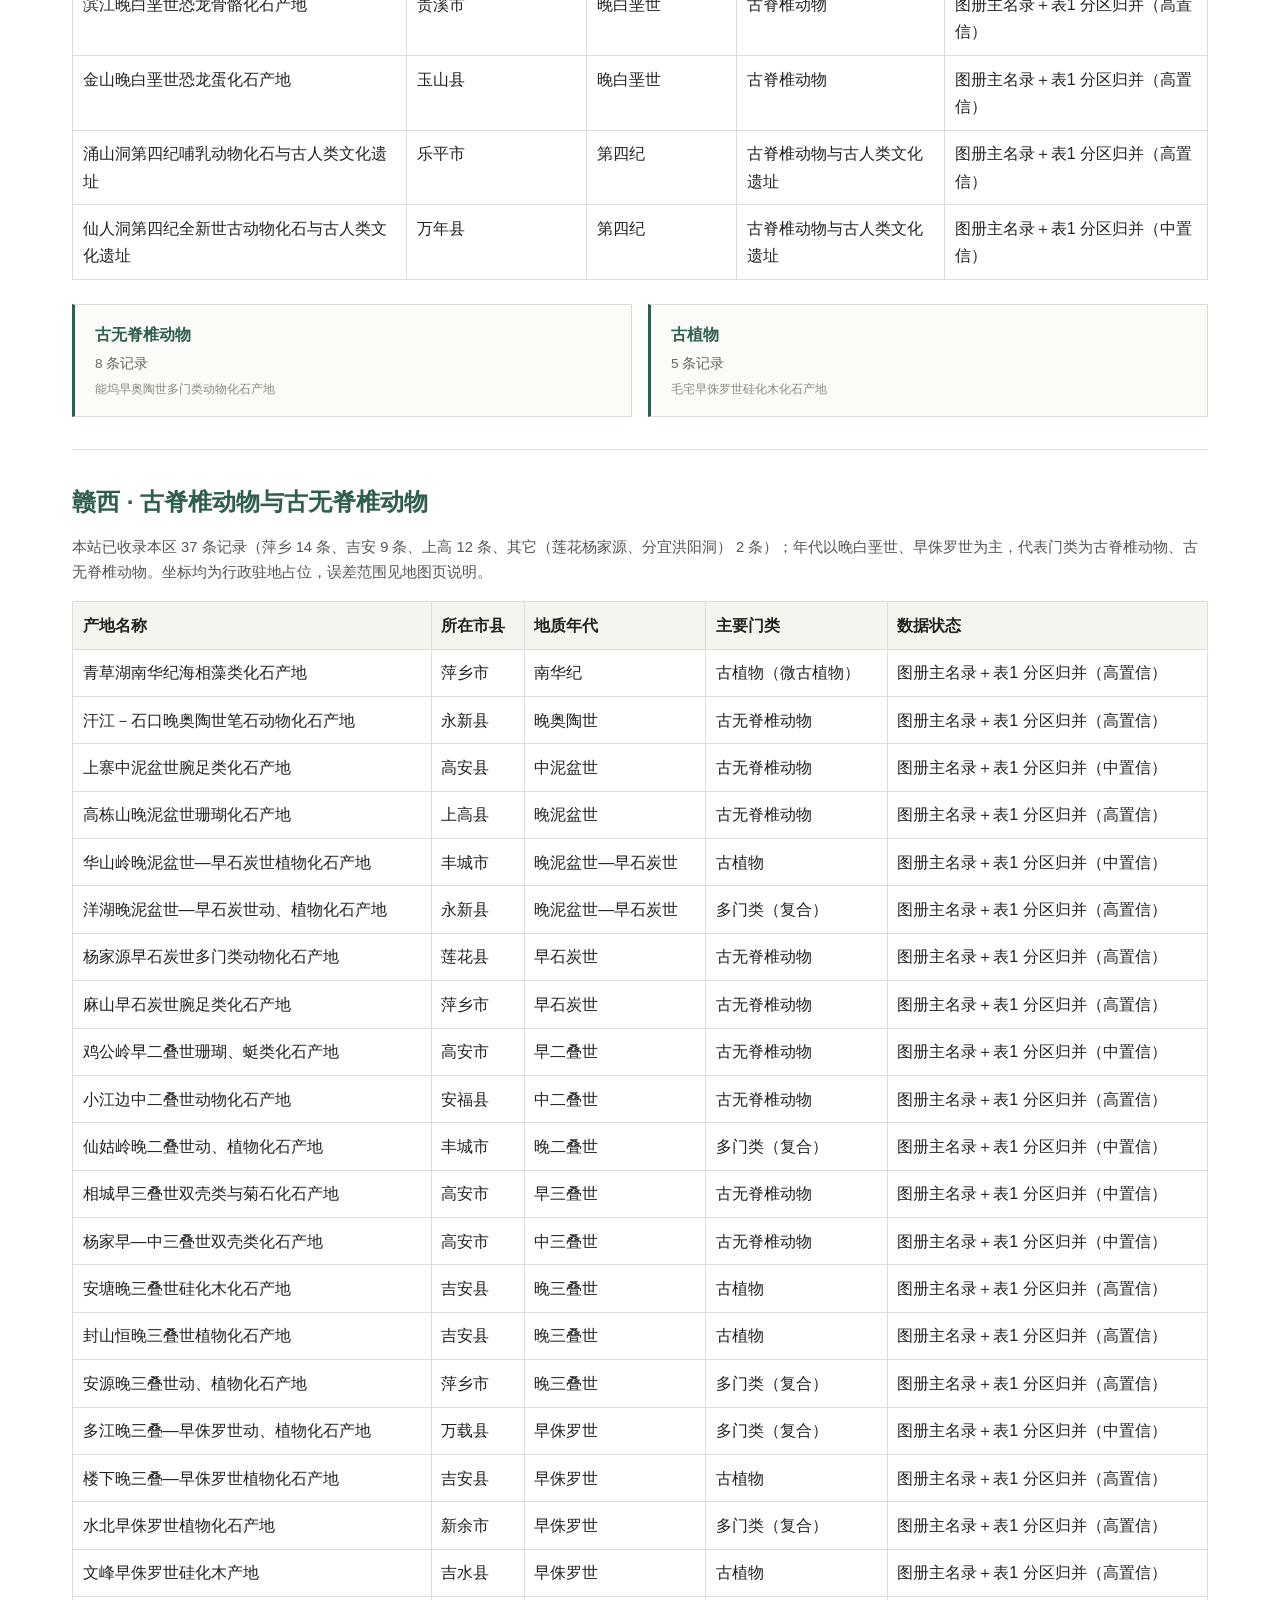
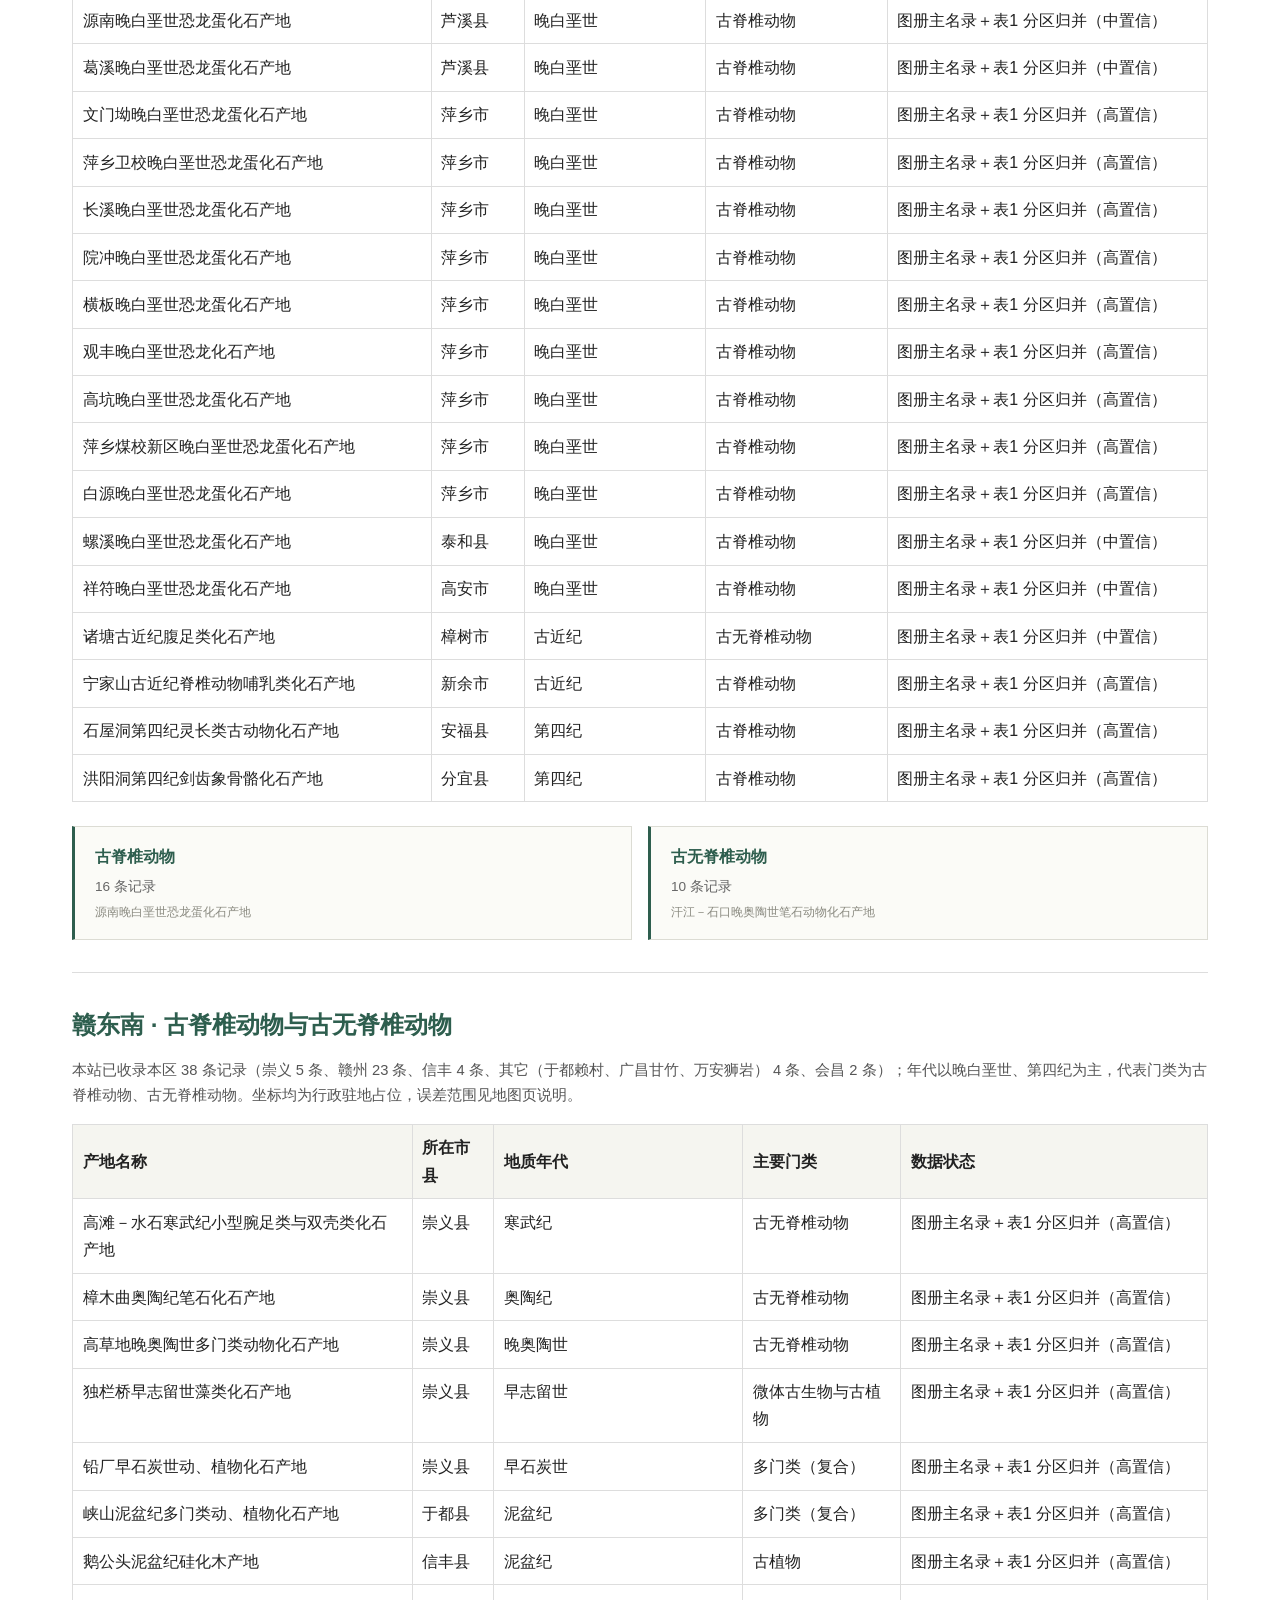
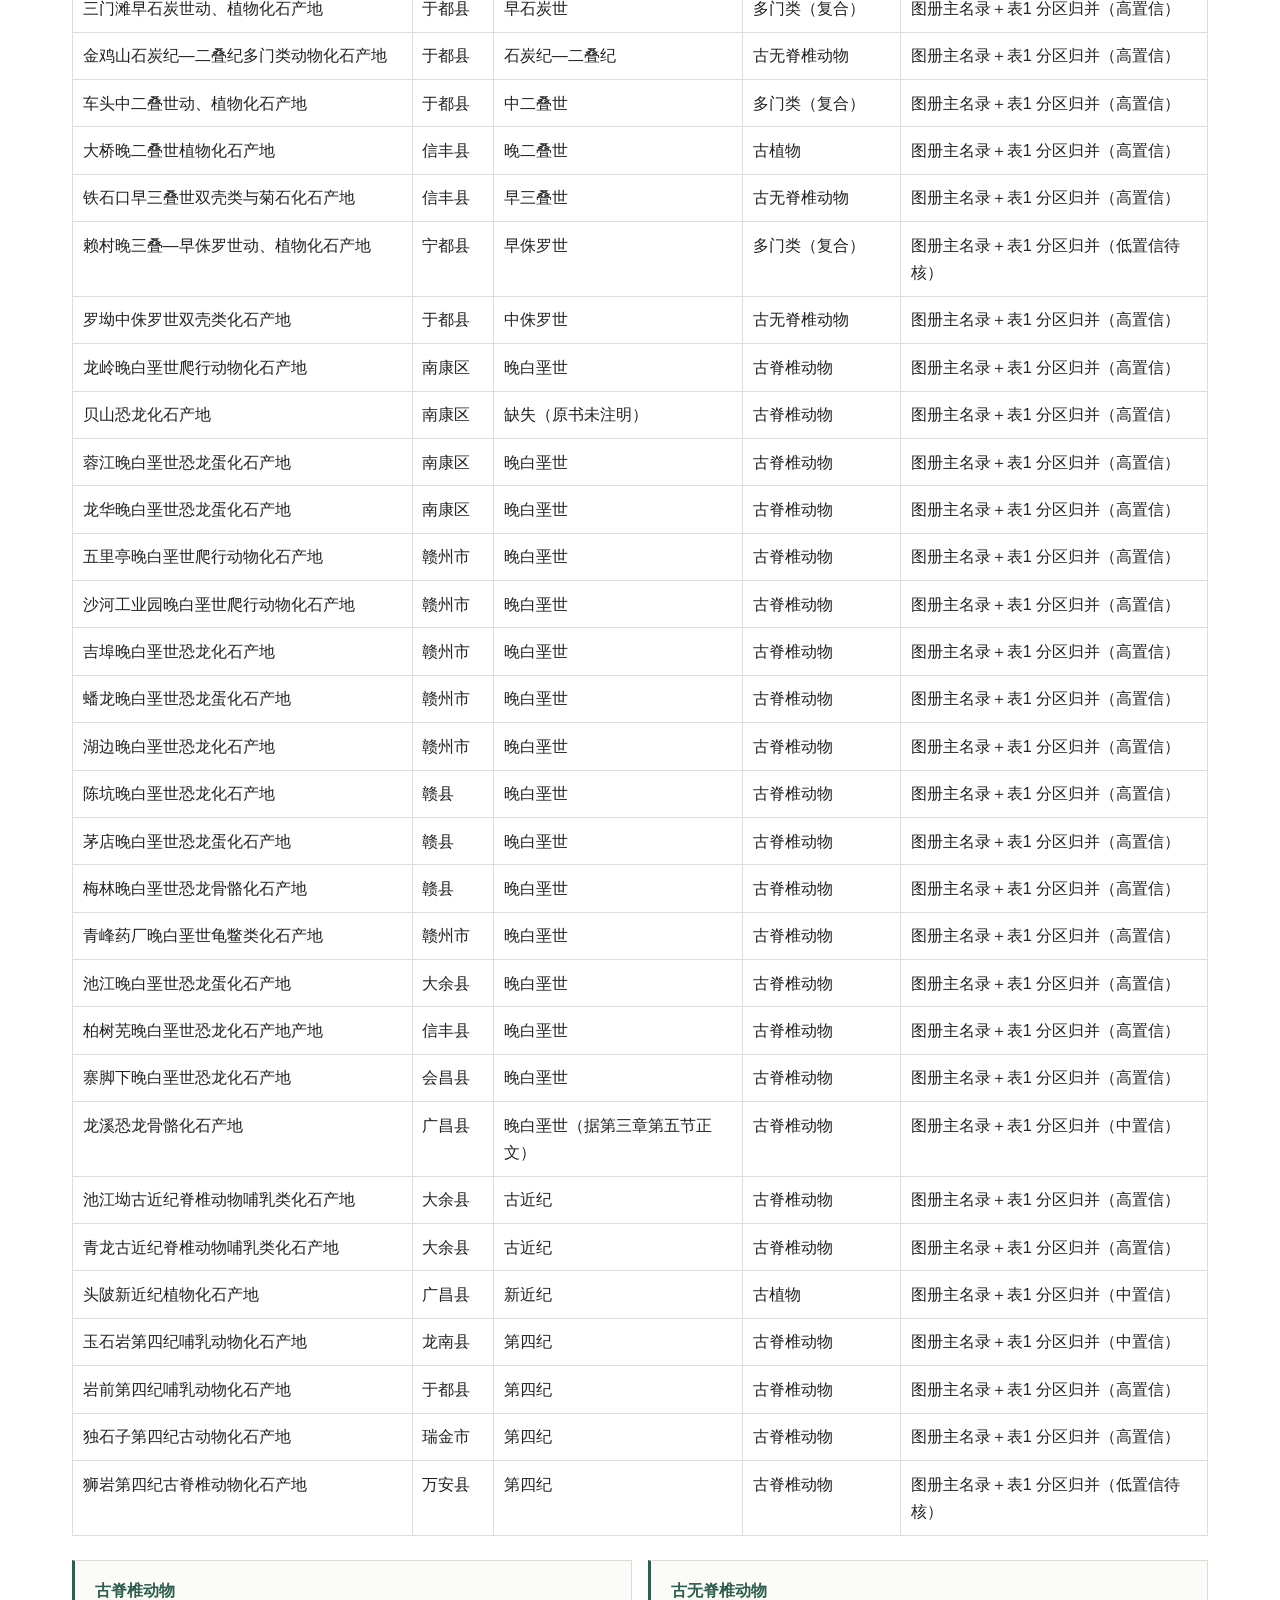
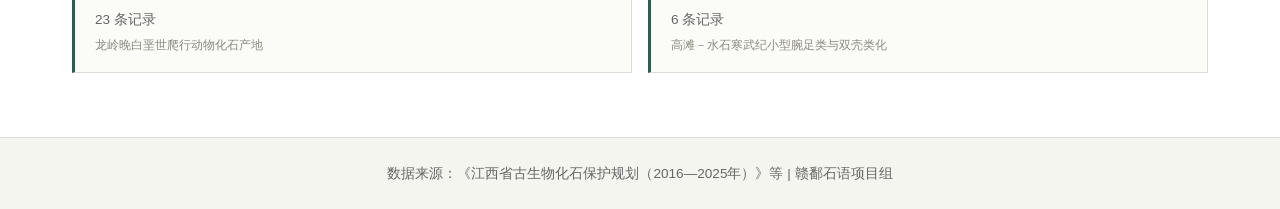
==== commit 831f03d3: "feat: v1.2 图册重建版 109 条全量数据上线 - data/sites.json：32条中文16列 → 109条英文17列（据《江西省古生物化石图册》名录重建） - fields.js：英" ====
--- a/index.html
+++ b/index.html
@@ -25,7 +25,7 @@
     <!-- ① Hero 区 -->
     <section class="hero">
       <h1>江西省古生物化石资源专题科普平台</h1>
-      <p>以《江西省古生物化石保护规划（2016—2025 年）》为底本，把全省 4 大保护分区、109 处重要化石产地做成可检索、可定位的公开档案。</p>
+      <p>以《江西省古生物化石保护规划（2016—2025 年）》与《江西省古生物化石图册》为底本，把全省 4 大保护分区、109 处重要化石产地做成可检索、可定位的公开档案。</p>
     </section>
 
     <!-- ② 数据速览条：四个数字来自《保护规划（2016—2025年）》全省口径 -->
@@ -35,10 +35,12 @@
       <div class="stat-card"><strong>20</strong><span>处国家级产地</span></div>
       <div class="stat-card"><strong>4</strong><span>处规划保护区</span></div>
     </section>
-    <!-- 口径必须写在这里：四个数字是全省规划口径，不是本站收录量，两者不能混 -->
+    <!-- 口径必须写在这里：四个数字是全省规划口径，本站收录与图册判定口径需分别注明 -->
     <p class="stat-note">以上为《江西省古生物化石保护规划（2016—2025 年）》全省口径。
-      本站已收录 <strong id="stat-total">—</strong> 条产地记录，覆盖 12 个保护小区中的
-      <strong id="stat-zones">—</strong> 个；逐条保护级别尚待核定，故地图按保护分区着色、不按级别着色。
+      本站已收录全部 <strong id="stat-total">—</strong> 处产地档案，覆盖 12 个保护小区中的
+      <strong id="stat-zones">—</strong> 个，逐条信息据《江西省古生物化石图册》名录重建；
+      图册逐条判定为世界级 5 / 国家级 17 / 省级 87，与规划正文口径（5/20/84）略有出入，
+      属两套统计口径。地图按保护级别着色。
       <a href="map.html">进入产地地图 →</a></p>
 
     <!-- ③ 四大保护分区卡片 -->
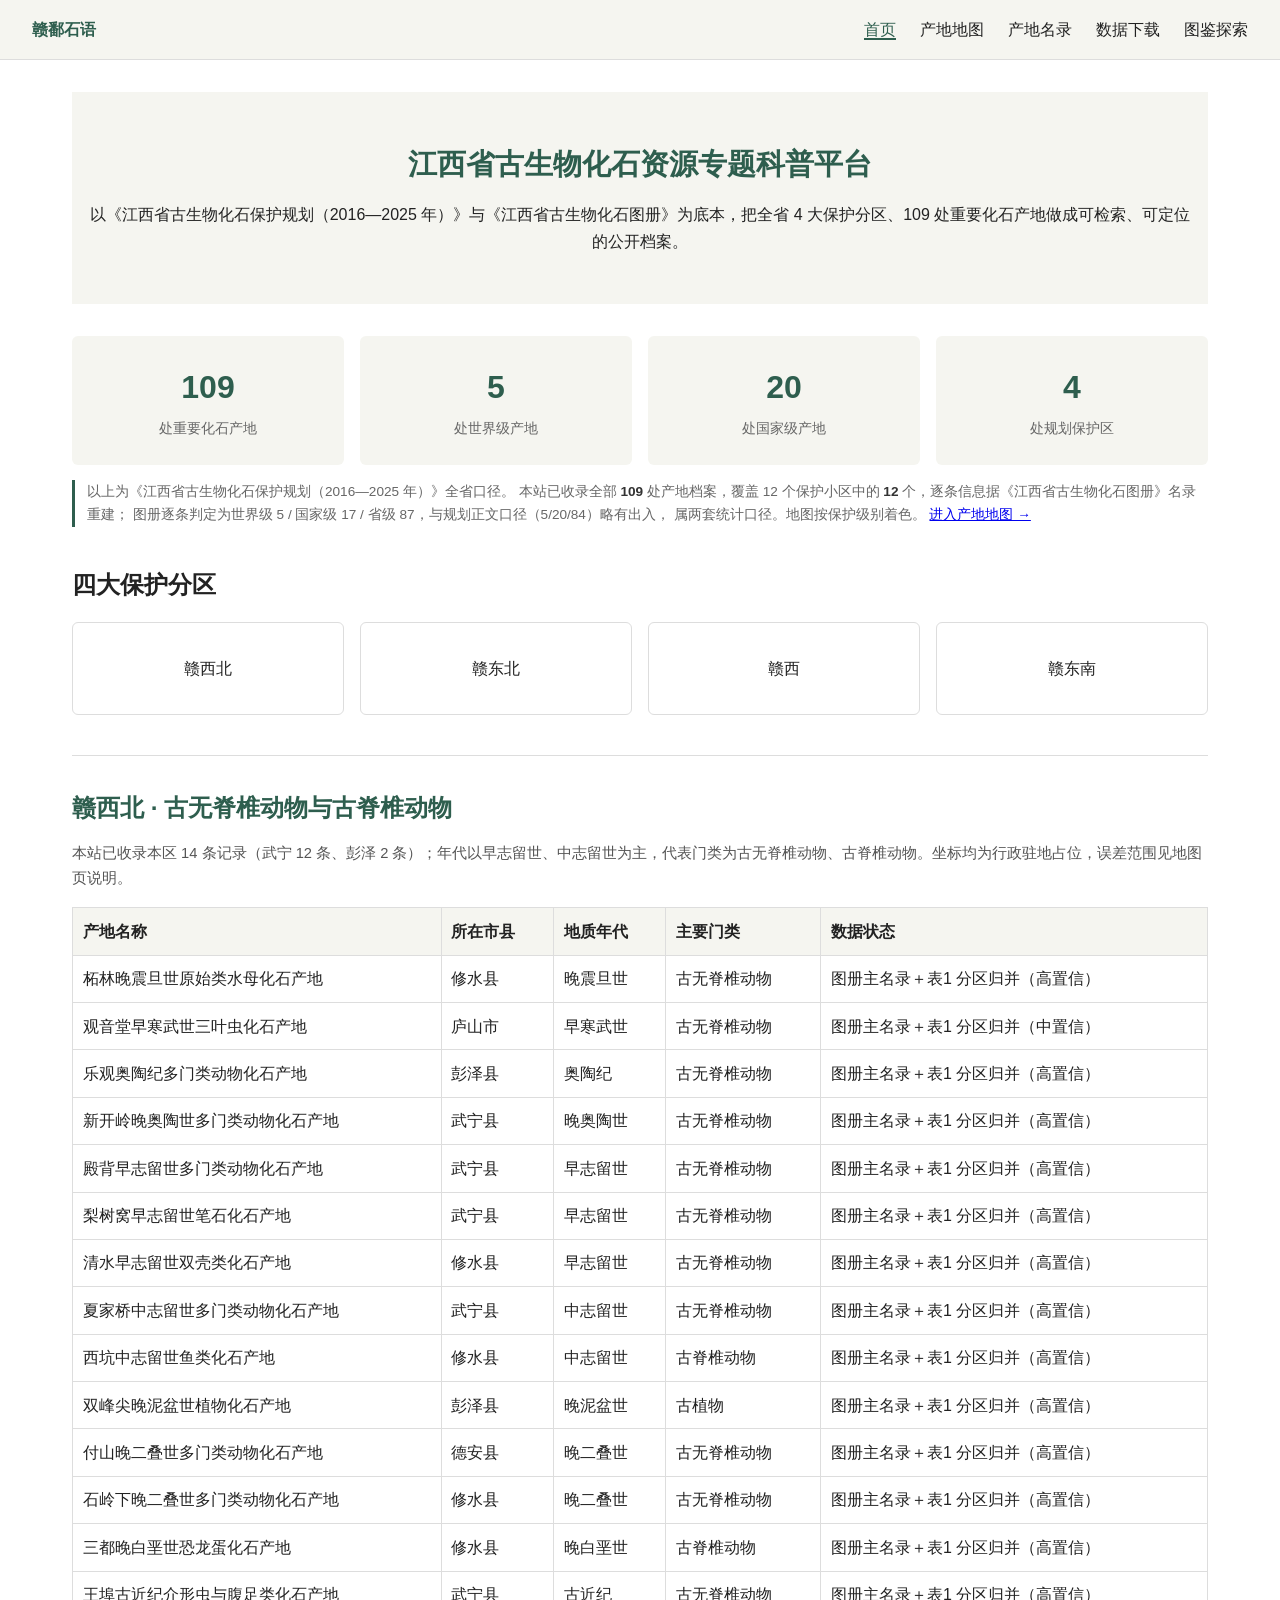
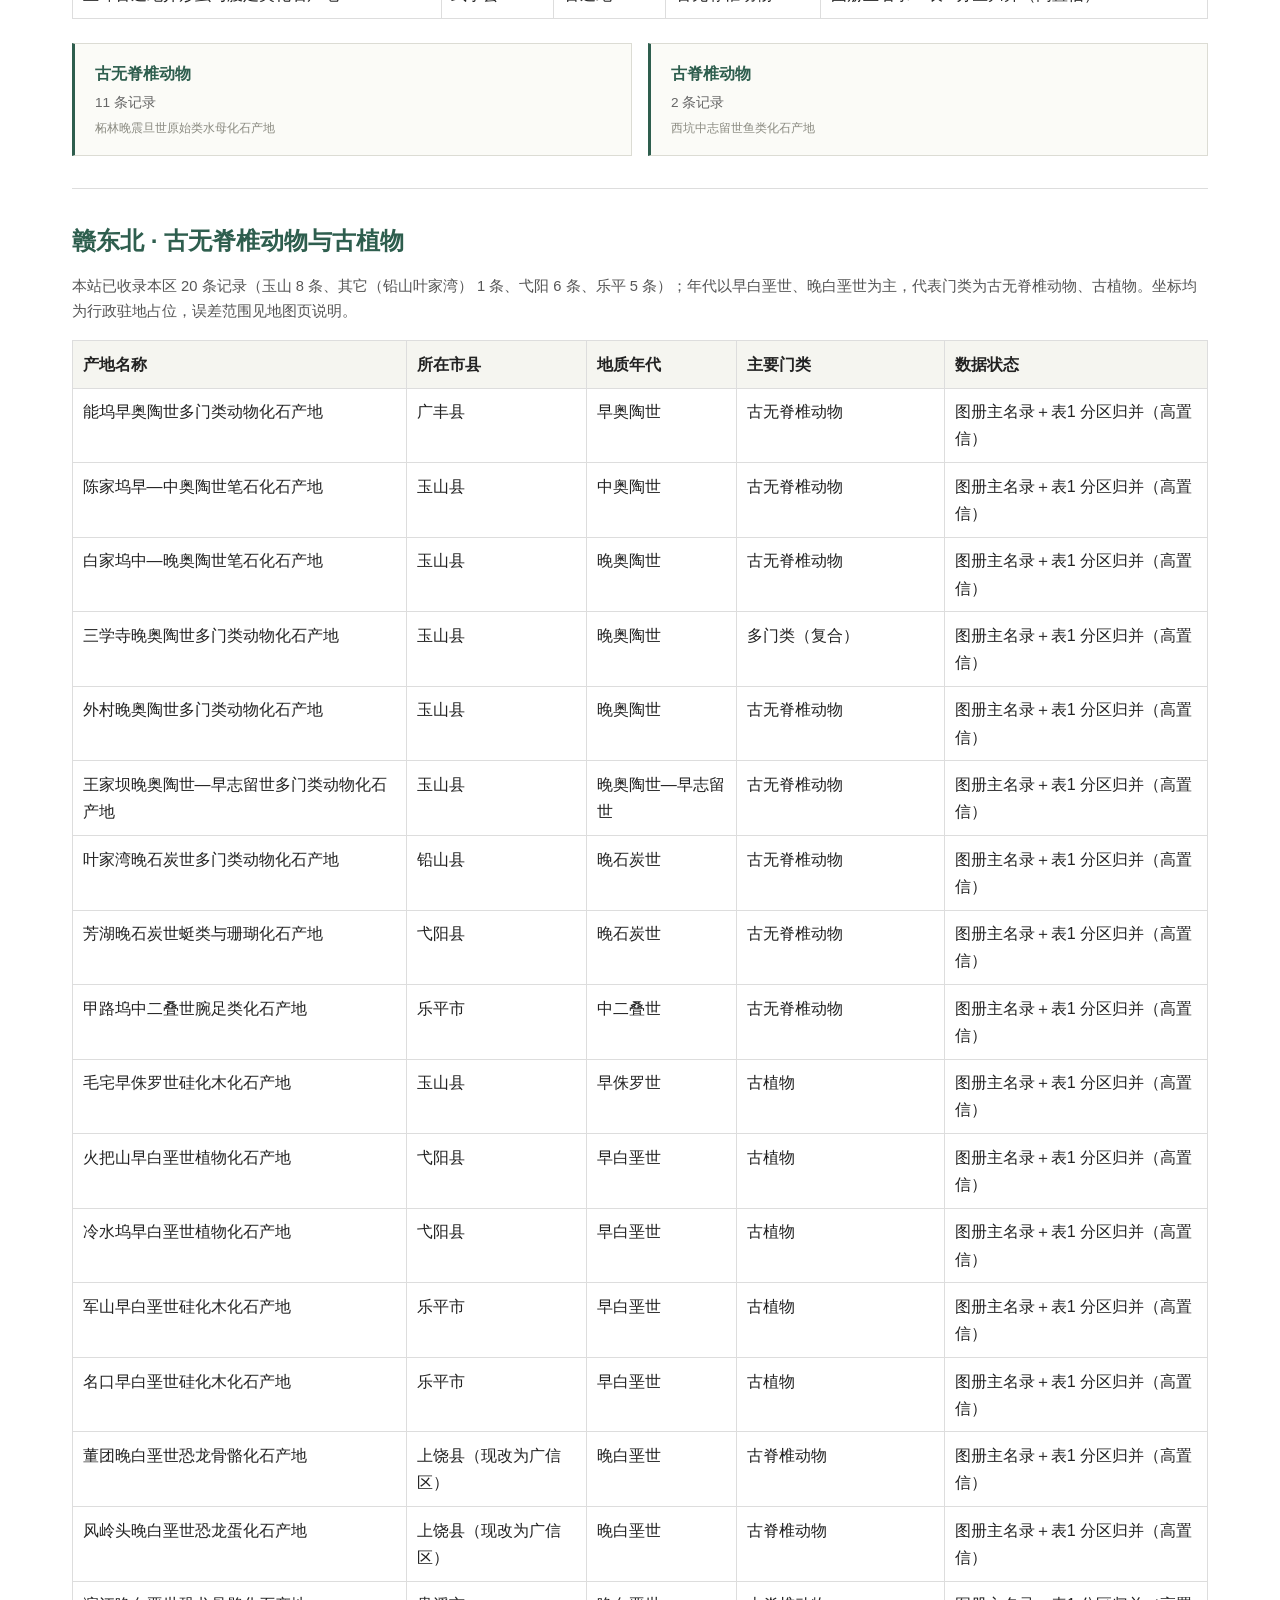
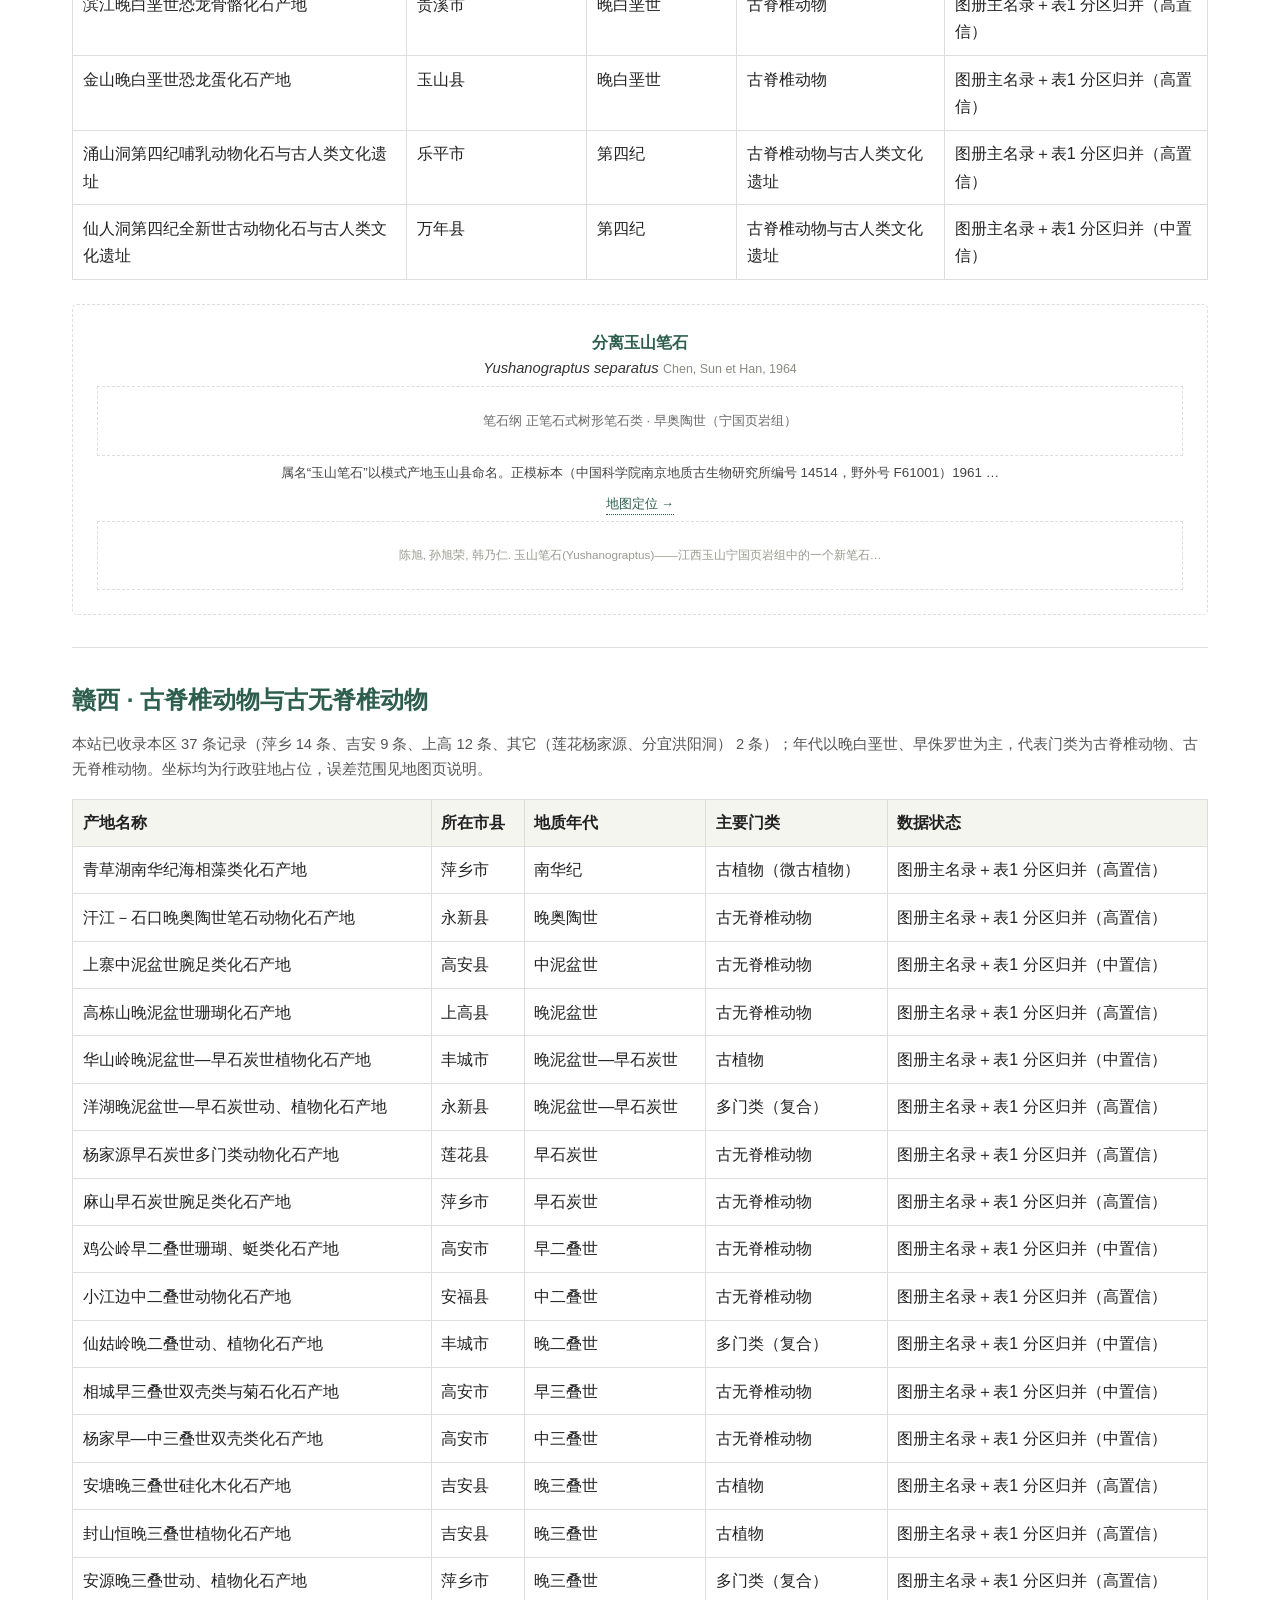
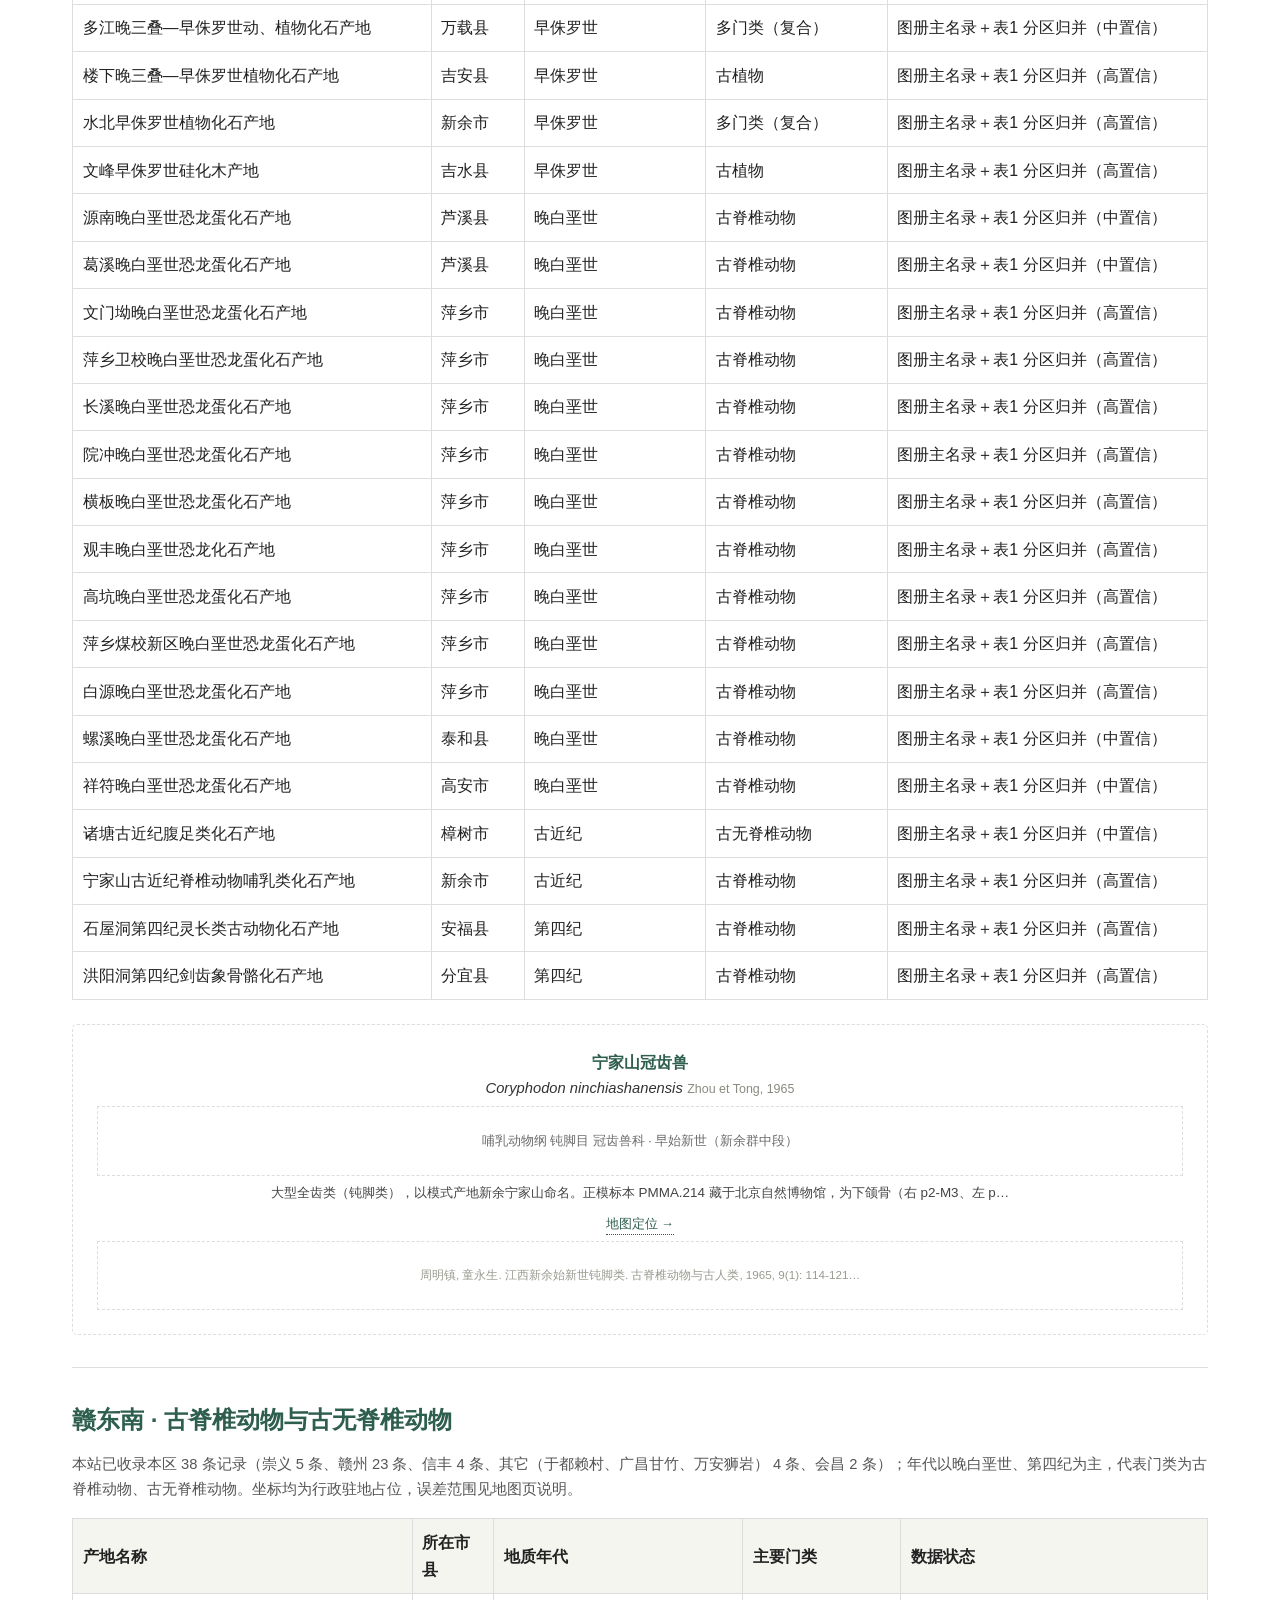
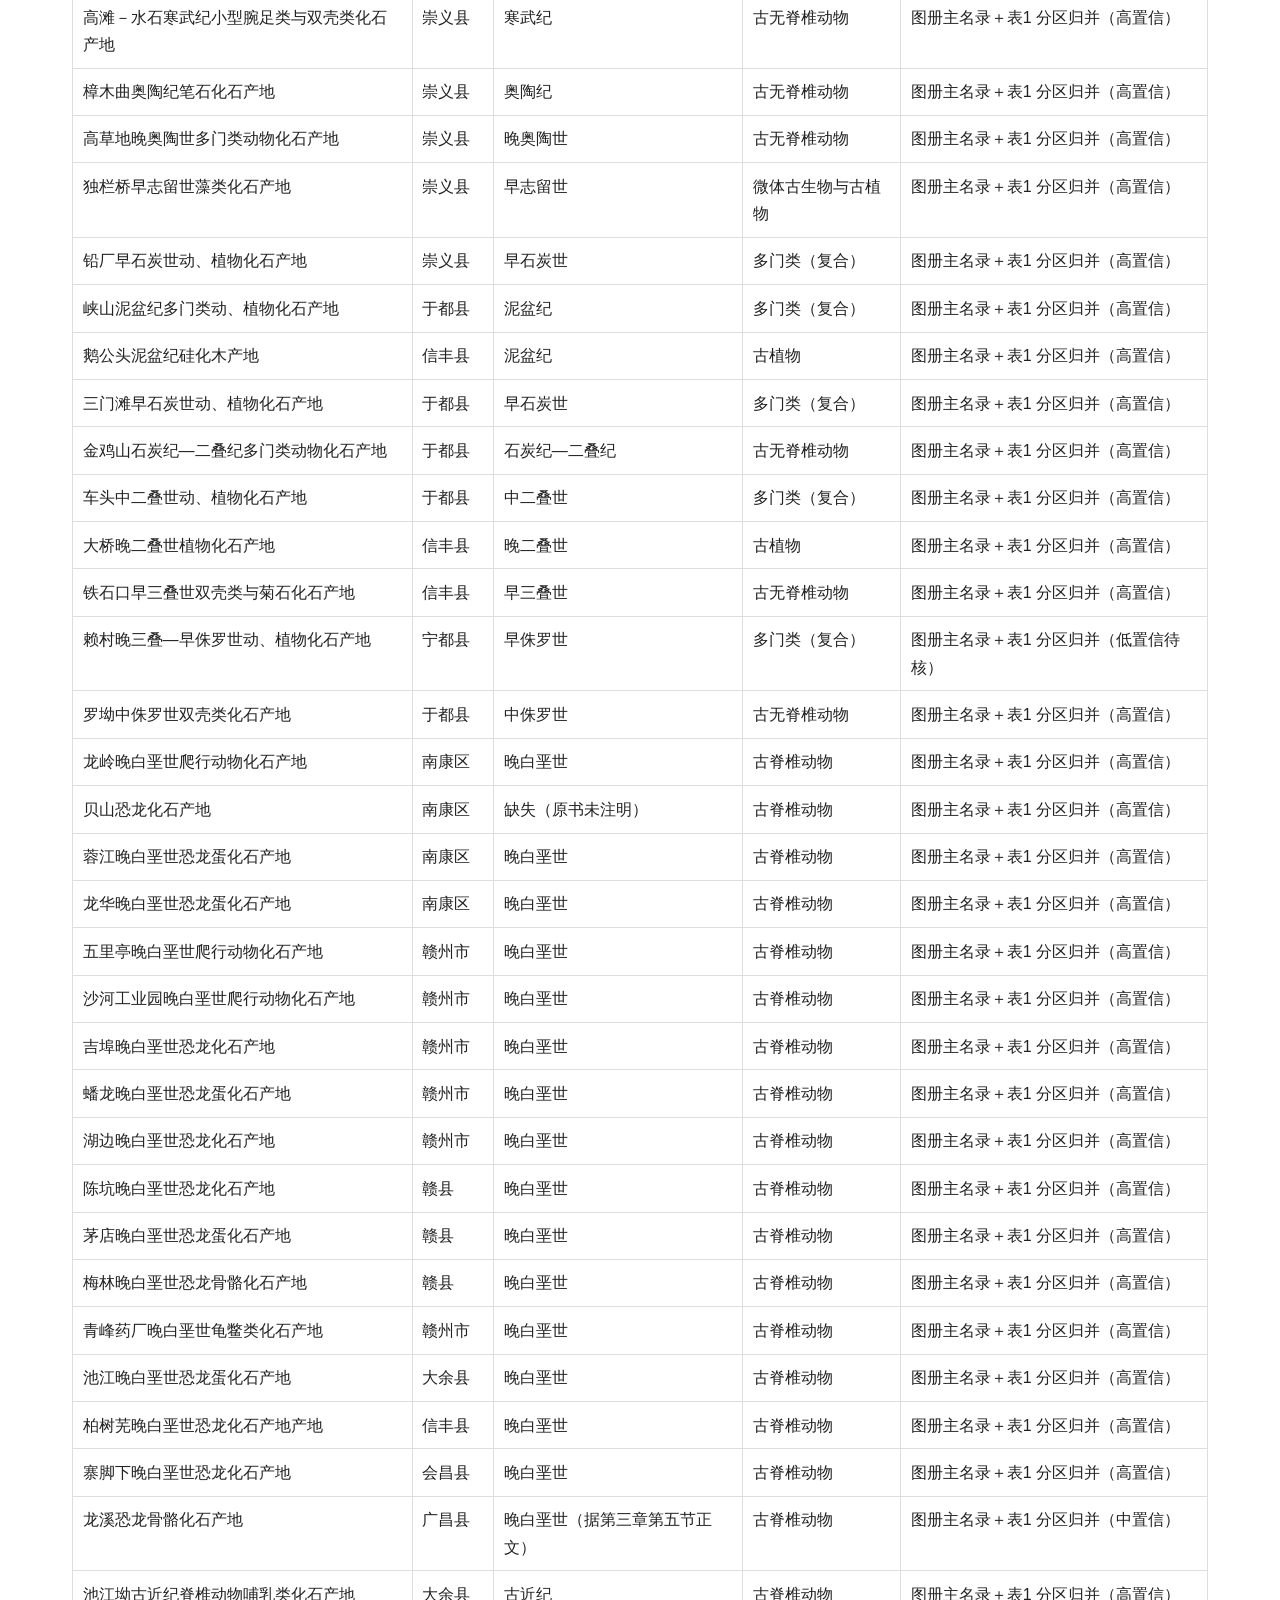
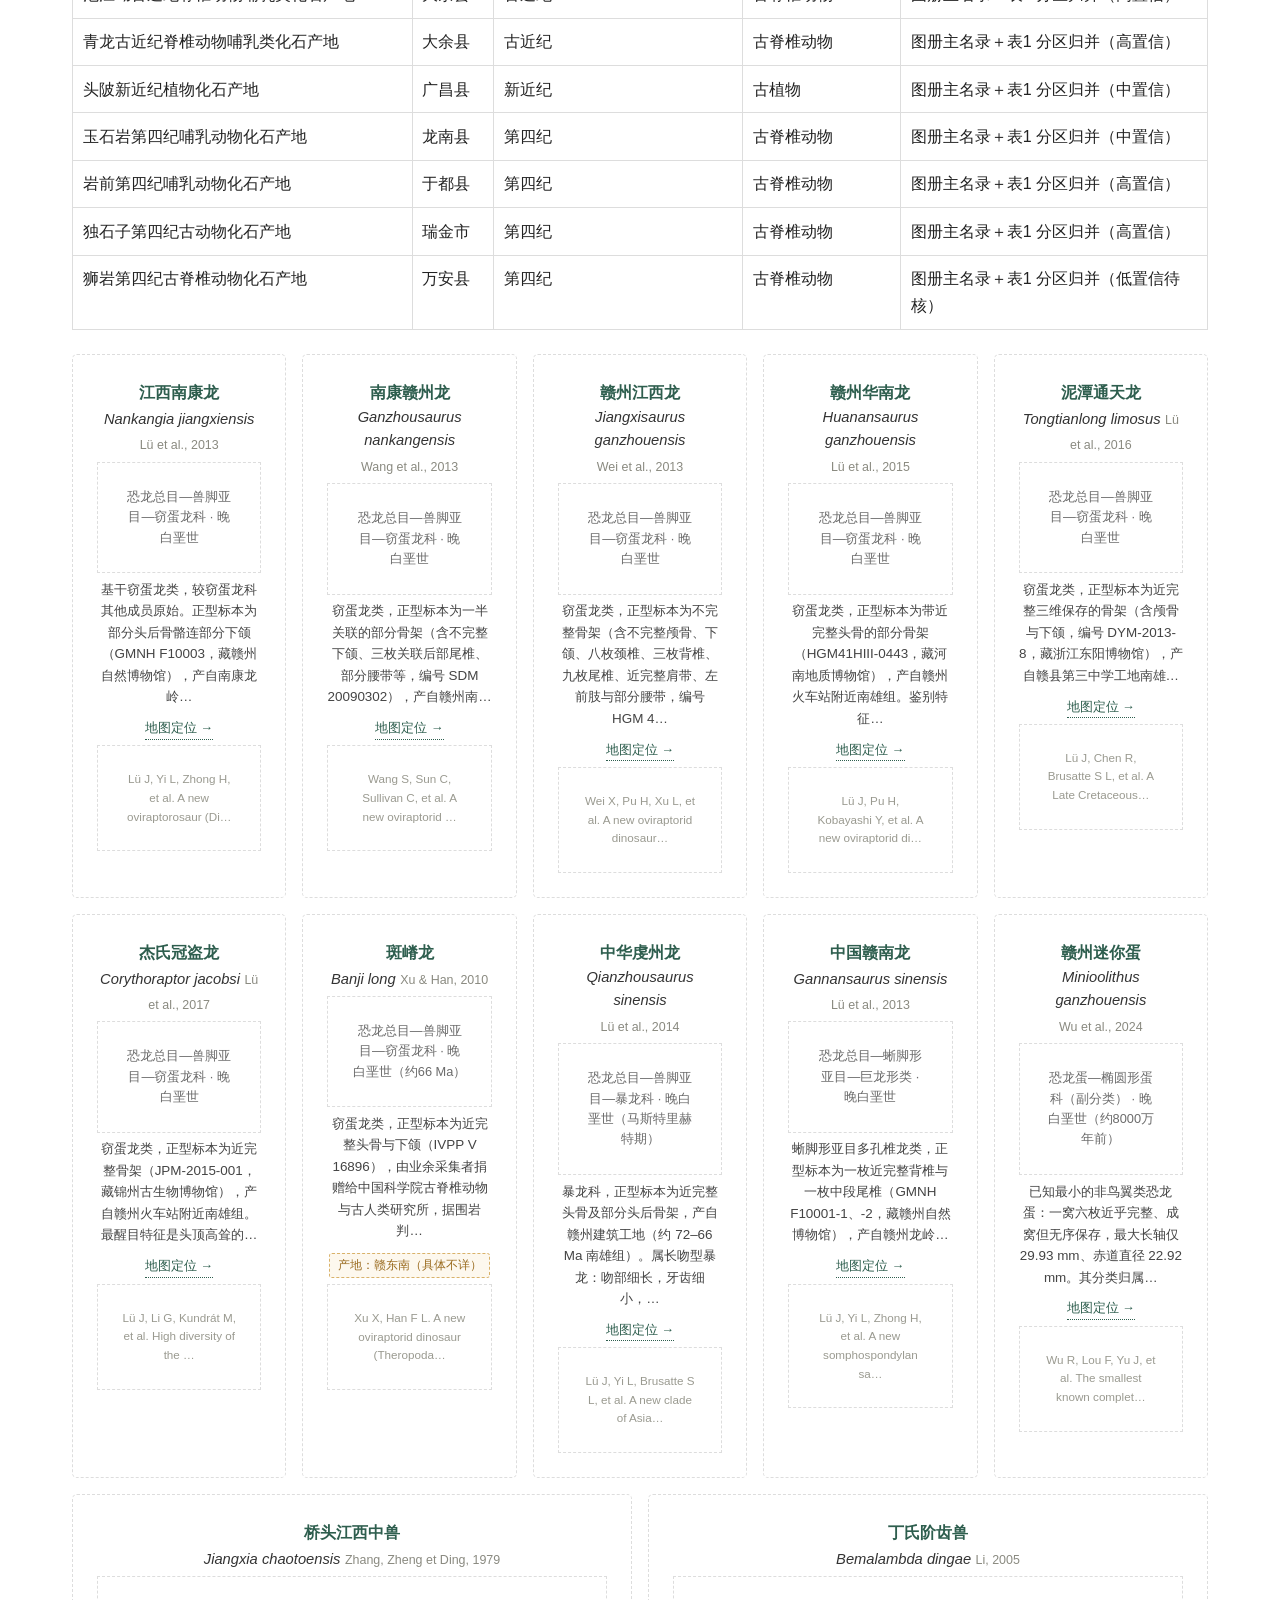
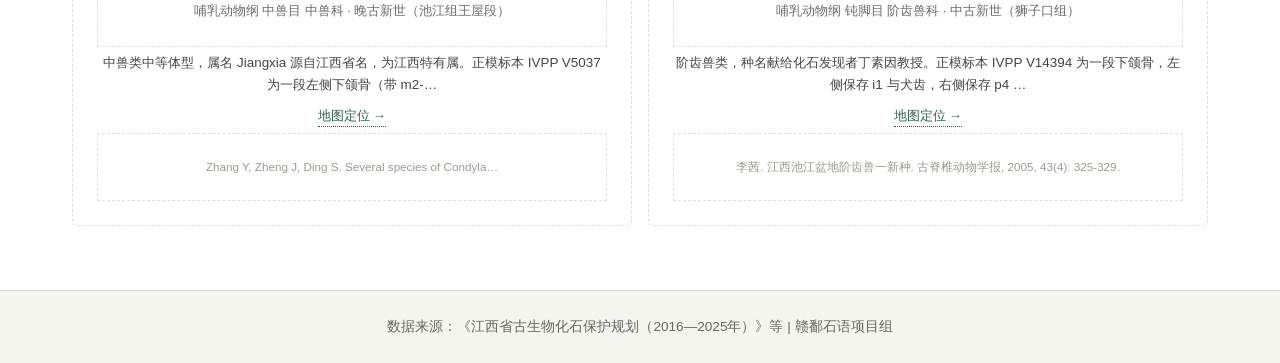
==== commit 8e1a60d0: "feat: 图鉴探索页接入导航(B方案) + 修线上断链 + 演示模式默认开 - 新增 atlas.html 正式页，五页导航统一加入'图鉴探索'入口，当前页高亮 - 修 build_offline." ====
--- a/index.html
+++ b/index.html
@@ -12,10 +12,11 @@
     <nav>
       <a class="logo" href="index.html">赣鄱石语</a>
       <ul>
-        <li><a href="index.html">首页</a></li>
+        <li><a href="index.html" class="active">首页</a></li>
         <li><a href="map.html">产地地图</a></li>
         <li><a href="list.html">产地名录</a></li>
         <li><a href="download.html">数据下载</a></li>
+        <li><a href="atlas.html">图鉴探索</a></li>
       </ul>
     </nav>
   </header>
@@ -104,6 +105,8 @@
 
   <!-- fields.js 必须最先加载：main.js 的字段别名全来自它 -->
   <script src="js/fields.js"></script>
+  <!-- species.js：图鉴渲染层，无数据时自动回退到门类聚合（独立于 leaflet） -->
+  <script src="js/species.js"></script>
   <script src="js/main.js"></script>
 </body>
 </html>
--- a/css/style.css
+++ b/css/style.css
@@ -727,3 +727,69 @@
     border-radius: 10px;
   }
 }
+
+/* ===== 14. 物种图鉴卡片（B 岗 species.json 到位后启用） =====
+   首页 .species-cards 用 flex 卡片；地图页 #species-list 用同样的卡片但铺成多列。
+   无数据时这两处仍走门类聚合（.taxa-card / .taxa-chip），样式互不影响。 */
+.species-card {
+  flex: 1 1 240px;
+  min-width: 0;
+  padding: .9rem 1rem;
+  border: 1px solid #d8d8d0;
+  border-left: 3px solid var(--c-primary);
+  border-radius: 5px;
+  background: #fff;
+  text-align: left;
+  line-height: 1.6;
+}
+#species-list { display: flex; flex-wrap: wrap; gap: .75rem; align-items: stretch; }
+#species-list .species-card { flex: 1 1 280px; }
+.species-card .sp-cn {
+  display: inline-block;
+  font-size: 1.02rem;
+  color: var(--c-primary);
+}
+.species-card .sp-sci {
+  display: inline-block;
+  font-style: italic;
+  font-size: .92rem;
+  color: #333;
+}
+.species-card .sp-author { font-size: .78rem; color: #8a8a80; font-style: normal; }
+.species-card .sp-meta {
+  margin: .3rem 0 .35rem;
+  font-size: .8rem;
+  color: #6b6b6b;
+}
+.species-card .sp-feat {
+  margin: 0 0 .4rem;
+  font-size: .84rem;
+  color: #444;
+}
+.species-card .sp-link {
+  display: inline-block;
+  font-size: .8rem;
+  color: var(--c-primary);
+  text-decoration: none;
+  border-bottom: 1px dotted var(--c-primary);
+}
+.species-card .sp-link:hover { opacity: .75; }
+.species-card .sp-ref {
+  margin-top: .35rem;
+  font-size: .73rem;
+  color: #9a9a90;
+  word-break: break-word;
+}
+.species-card .sp-unknown {
+  display: inline-block;
+  margin-top: .3rem;
+  padding: .1rem .45rem;
+  border: 1px dashed #d9b26a;
+  border-radius: 3px;
+  background: #fdf8ee;
+  font-size: .78rem;
+  color: #9a6b1f;
+}
+@media (max-width: 768px) {
+  .species-card, #species-list .species-card { flex: 1 1 100%; }
+}
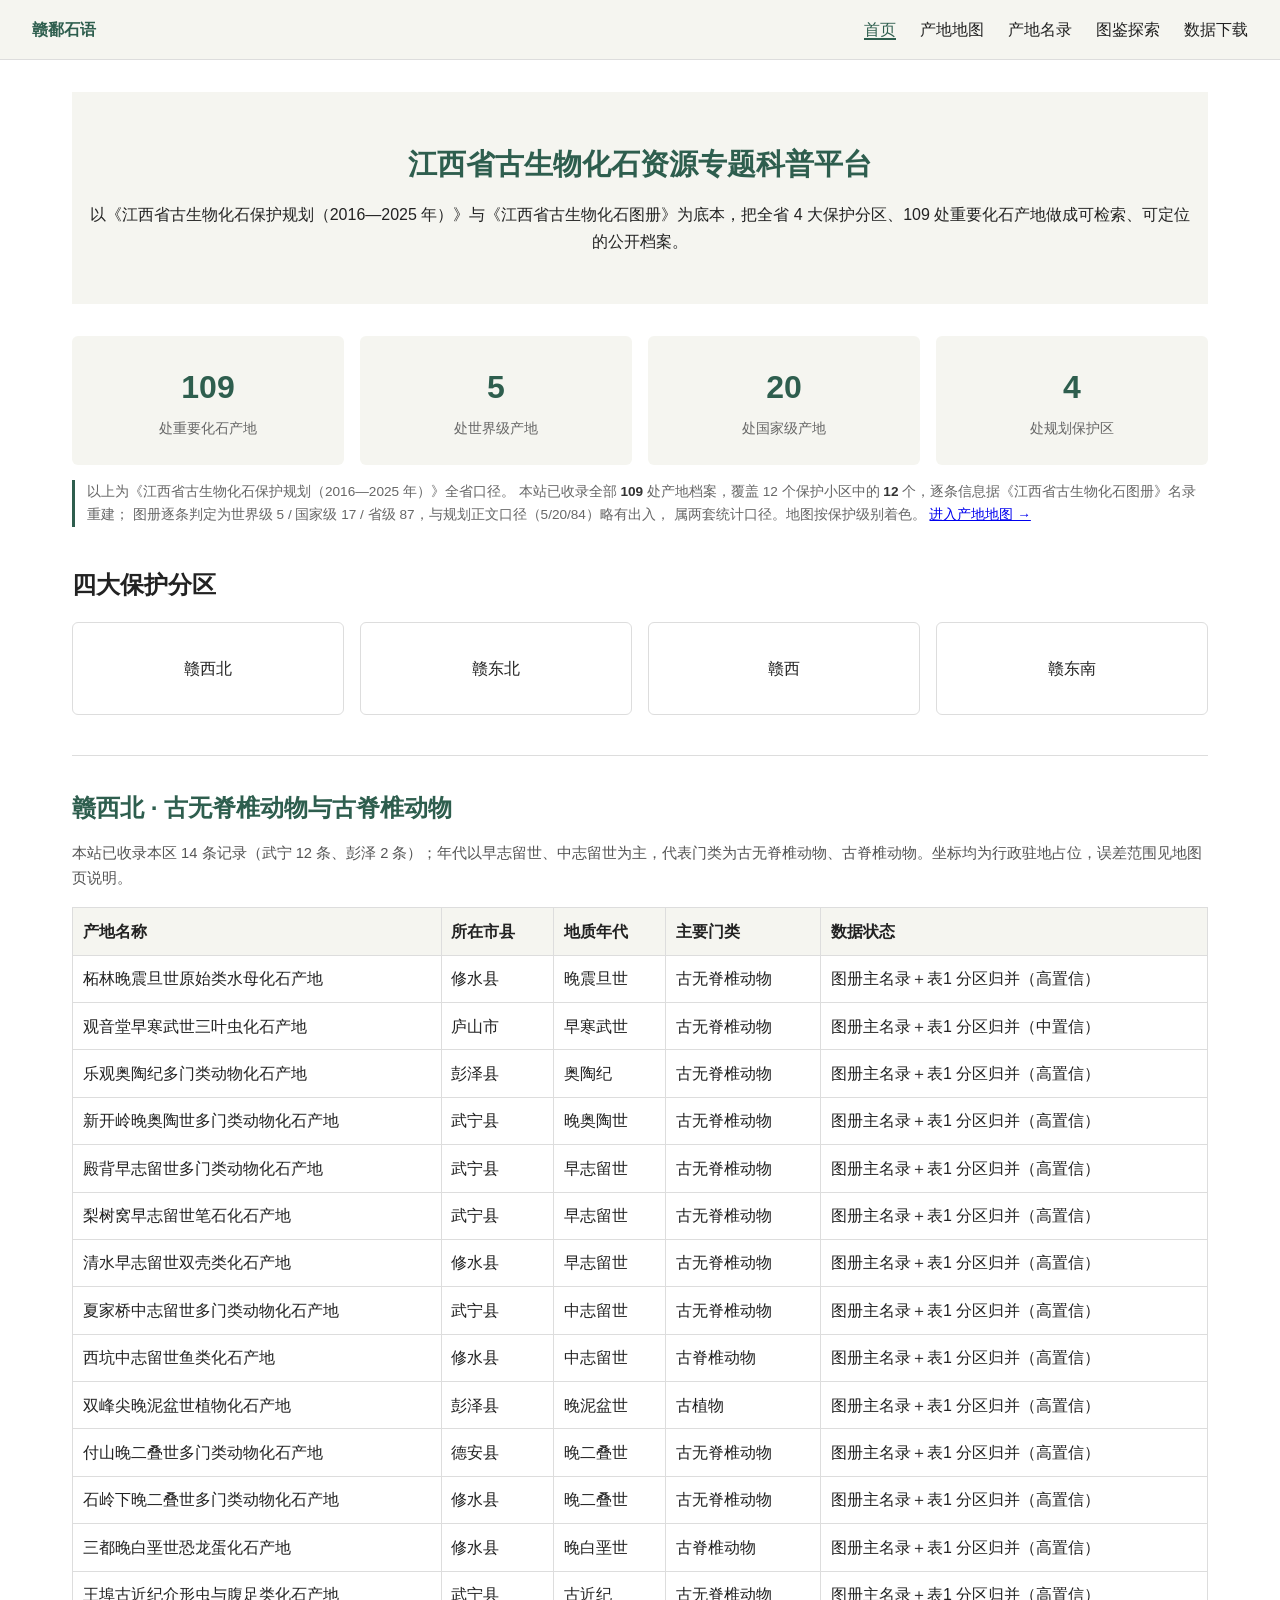
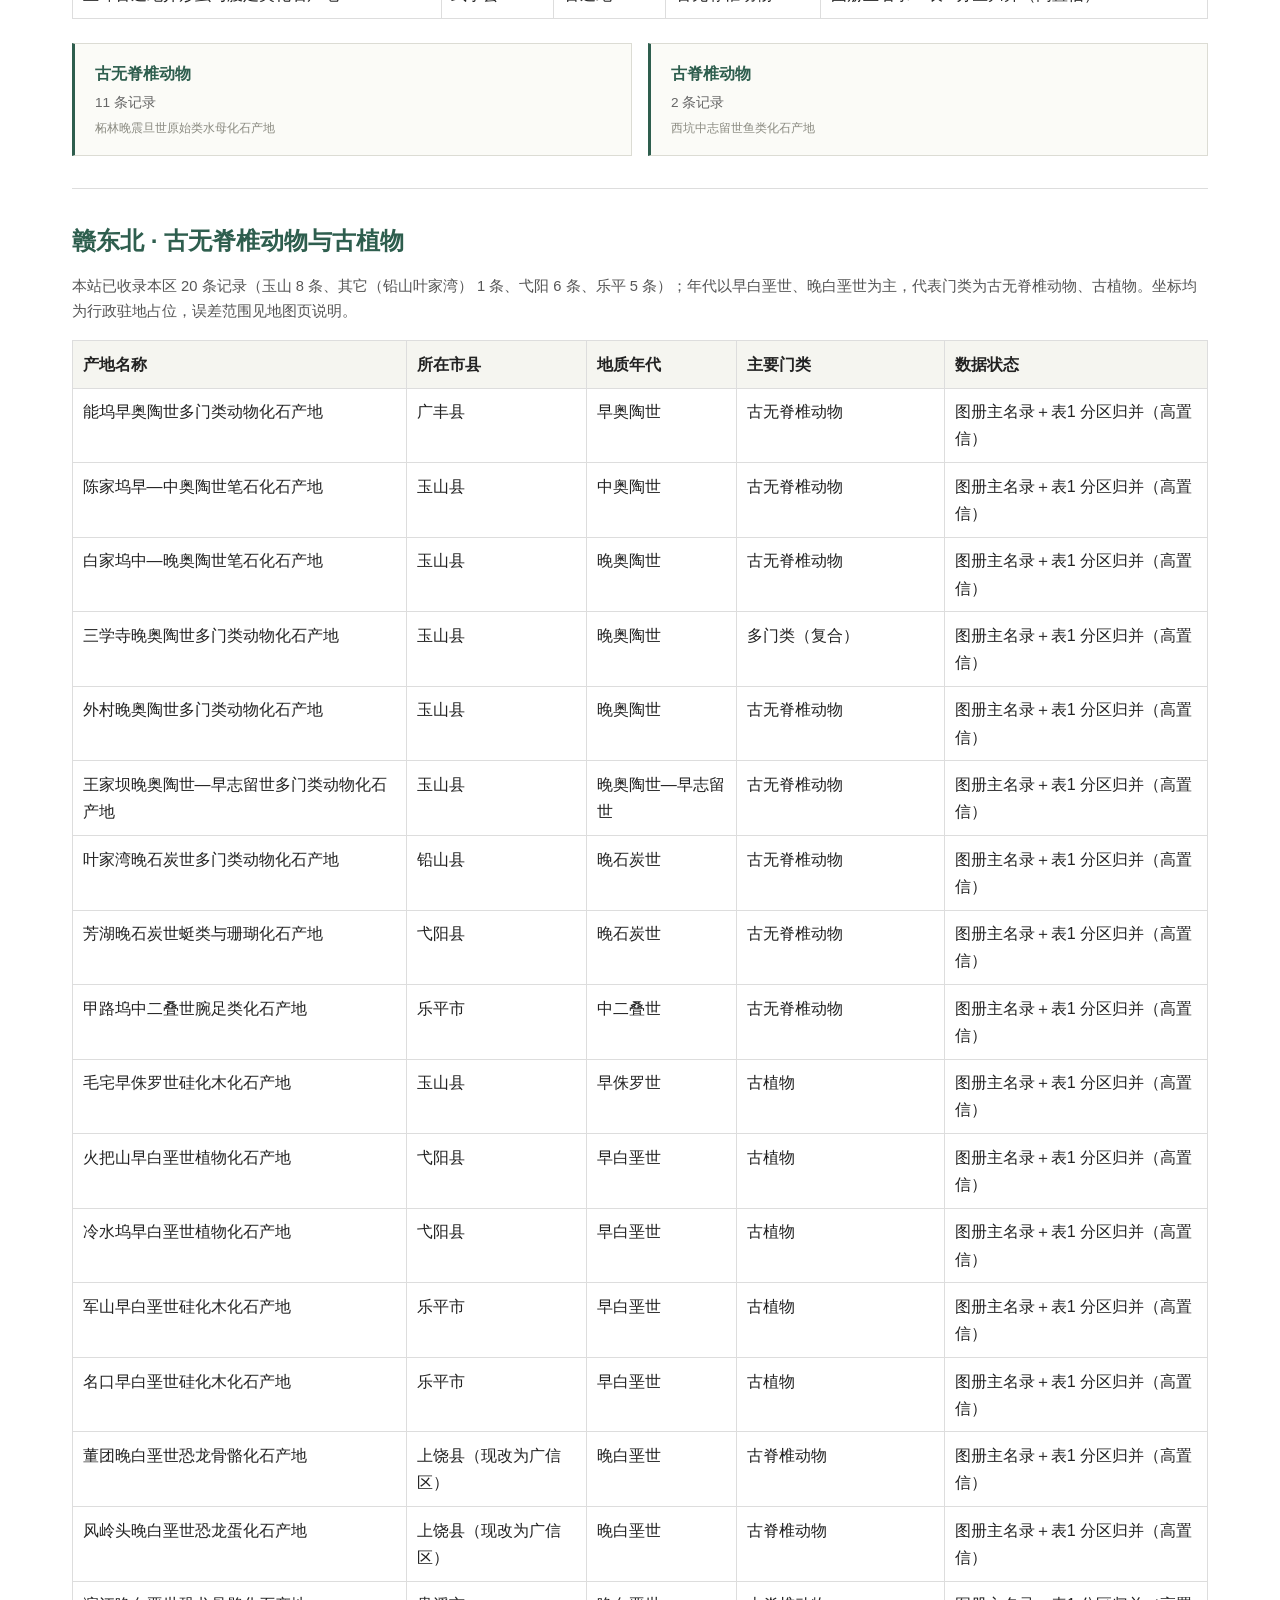
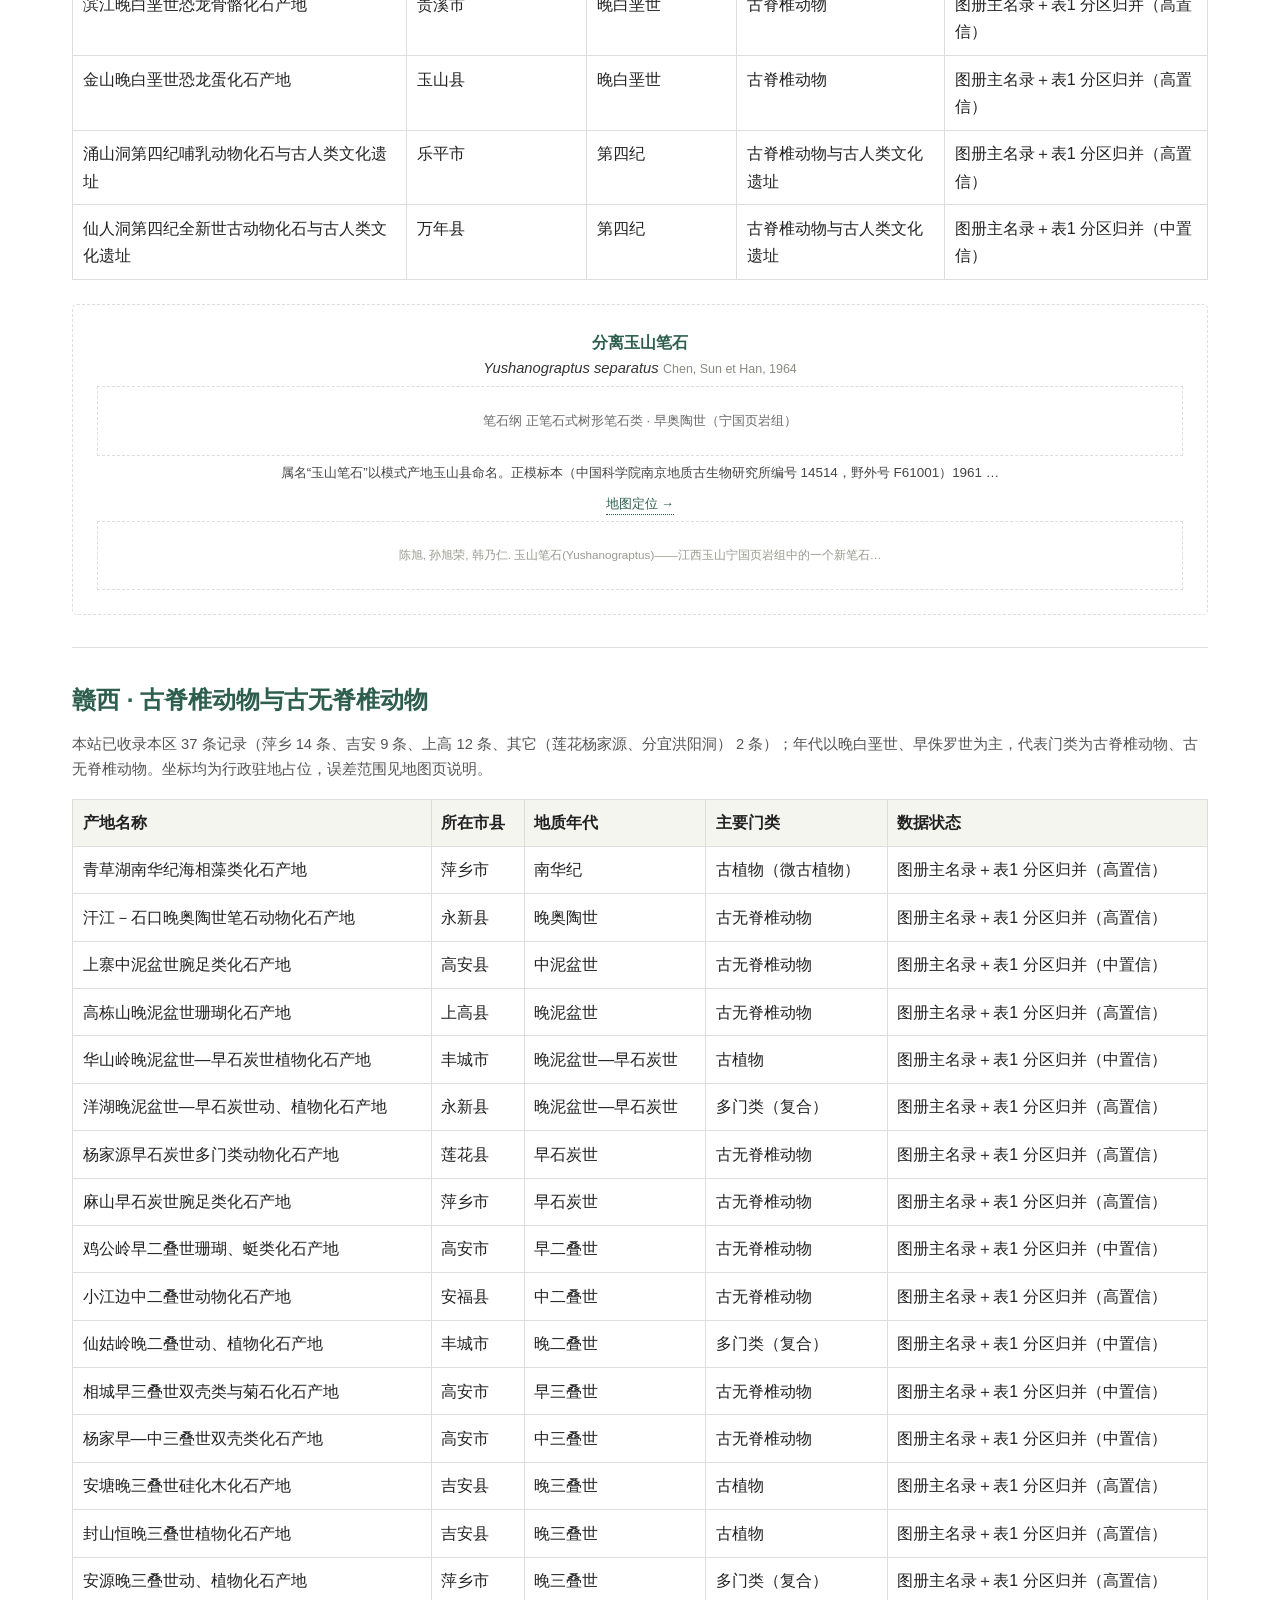
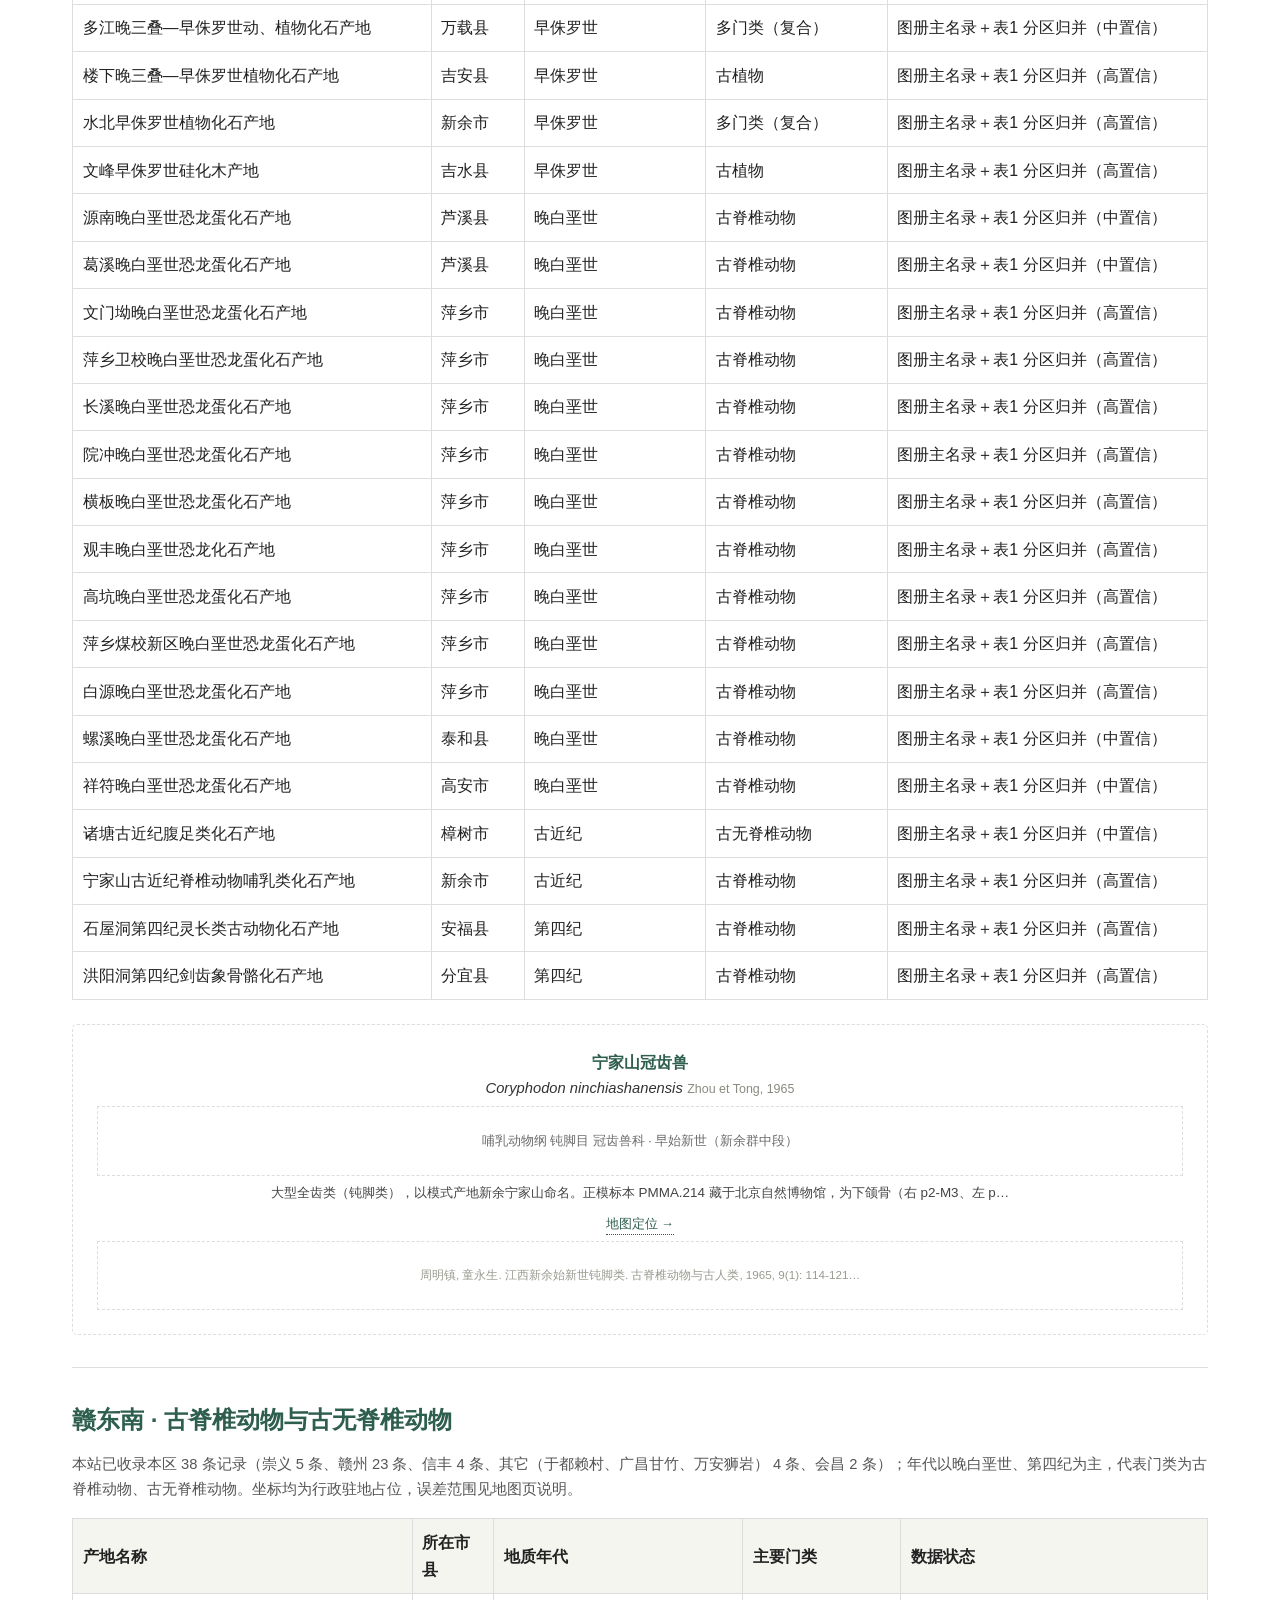
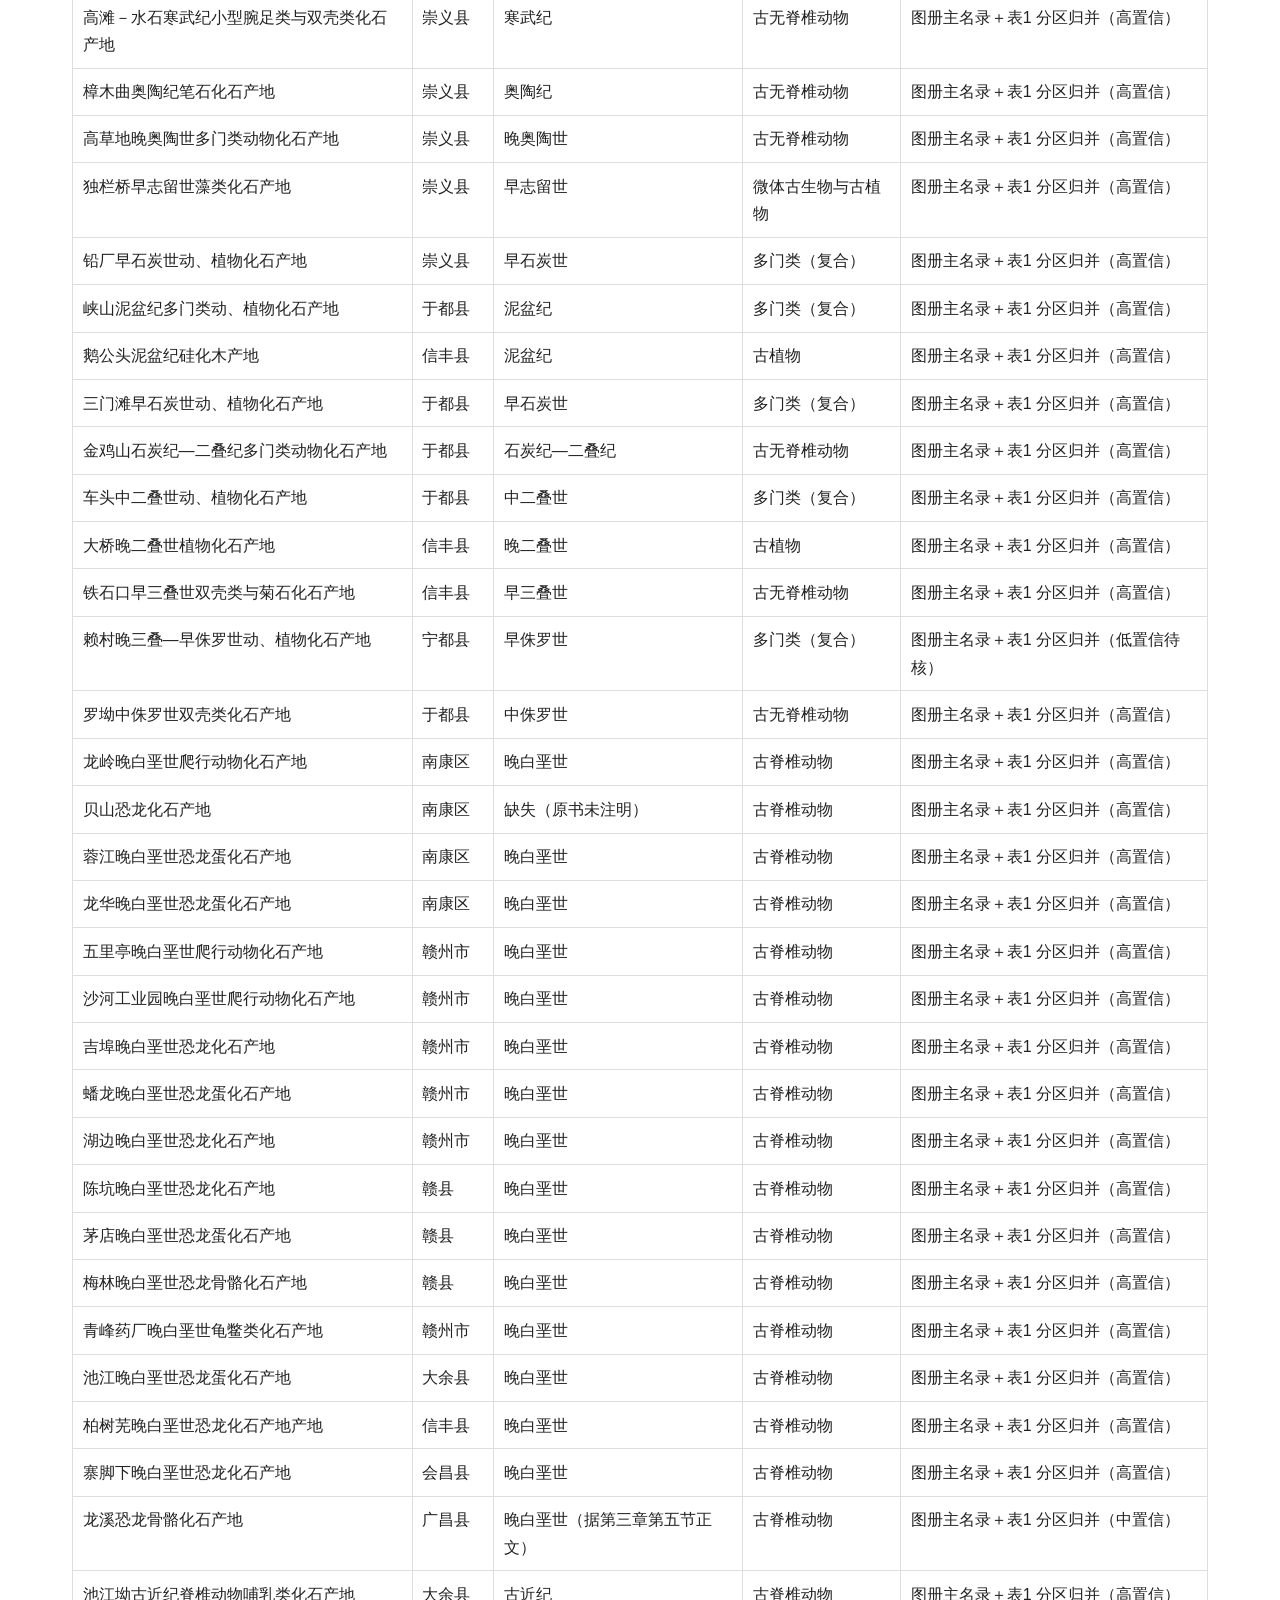
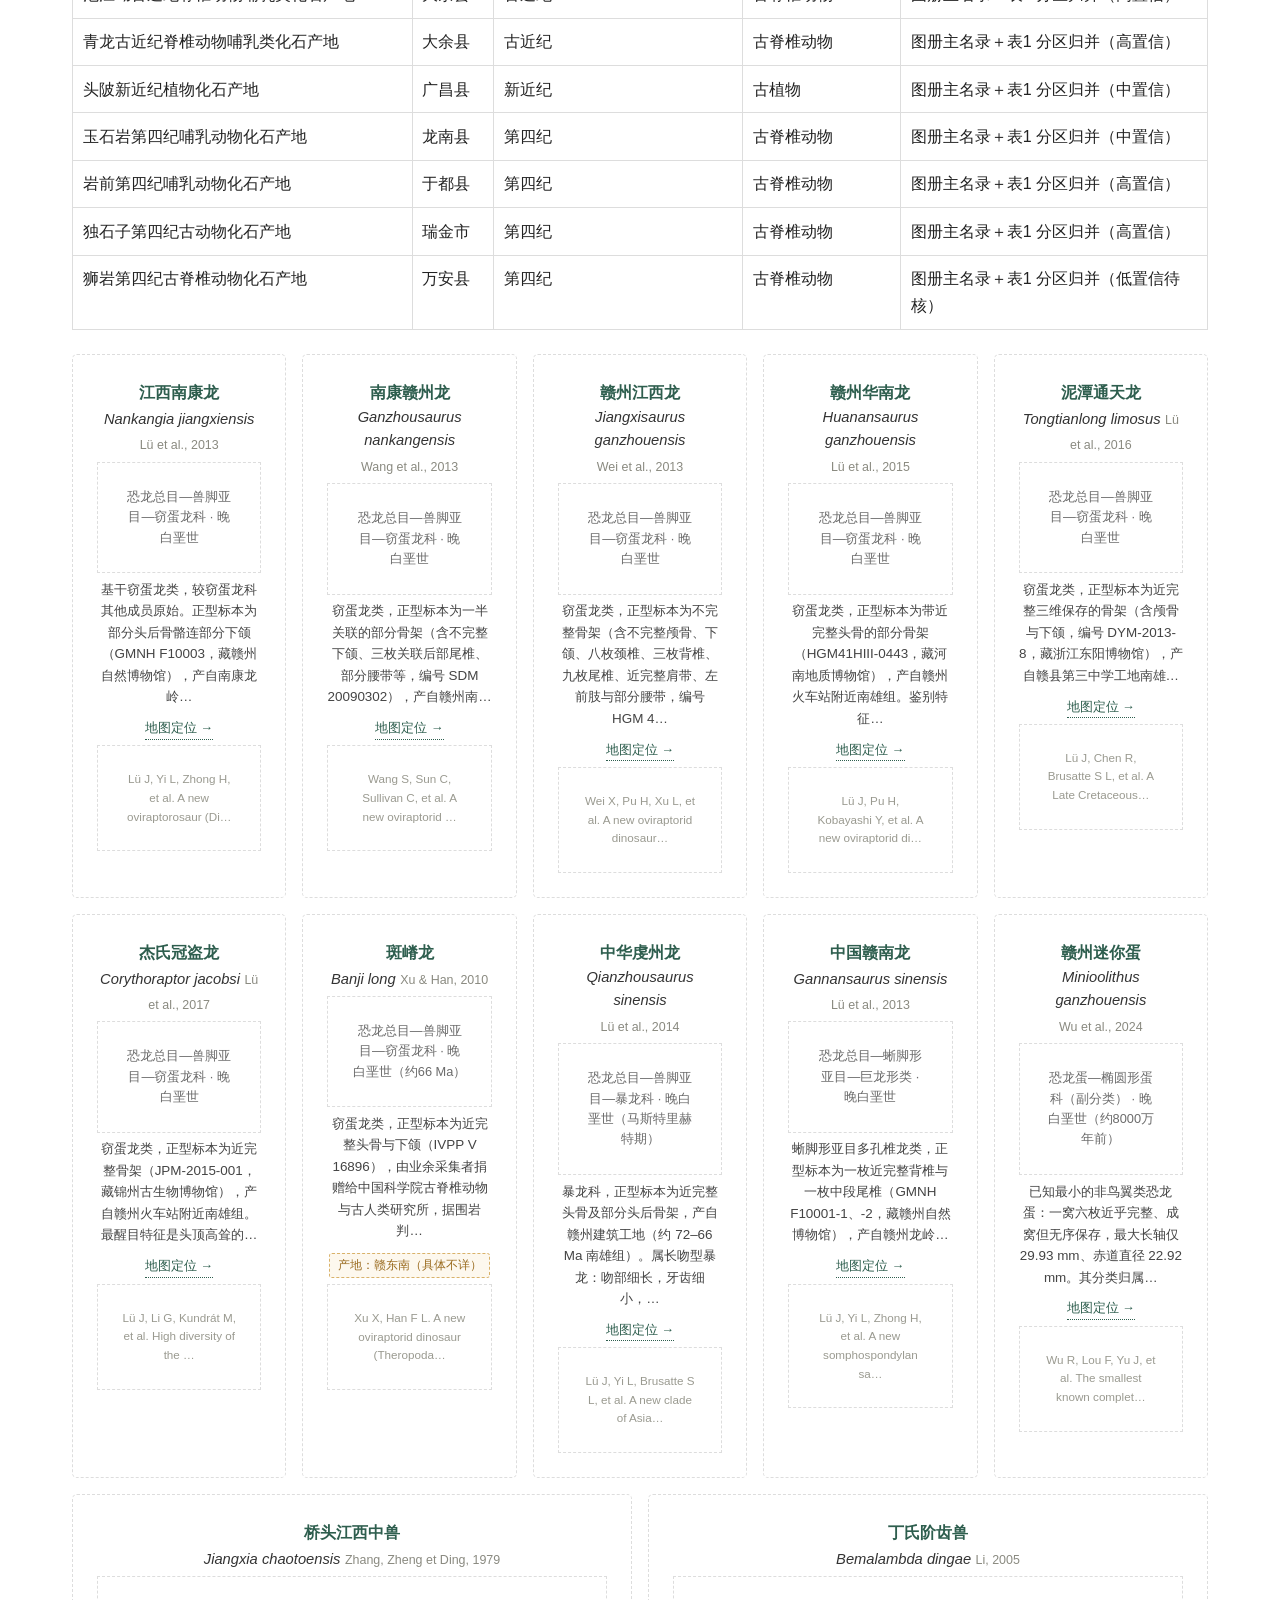
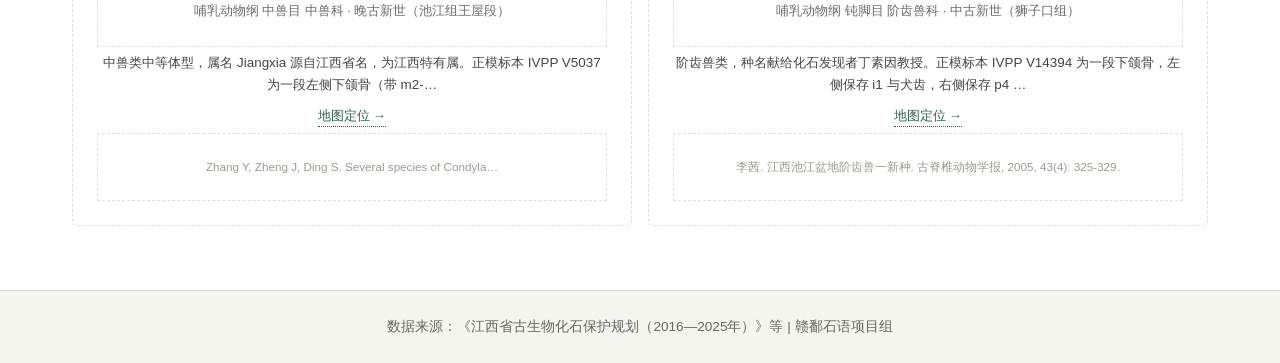
==== commit 28ce268d: "ui: 导航'图鉴探索'移到'数据下载'之前 - 五页(index/map/list/download/atlas)导航顺序统一为 首页/地图/名录/图鉴探索/数据下载 - 顺手补 download." ====
--- a/index.html
+++ b/index.html
@@ -15,8 +15,8 @@
         <li><a href="index.html" class="active">首页</a></li>
         <li><a href="map.html">产地地图</a></li>
         <li><a href="list.html">产地名录</a></li>
+        <li><a href="atlas.html">图鉴探索</a></li>
         <li><a href="download.html">数据下载</a></li>
-        <li><a href="atlas.html">图鉴探索</a></li>
       </ul>
     </nav>
   </header>
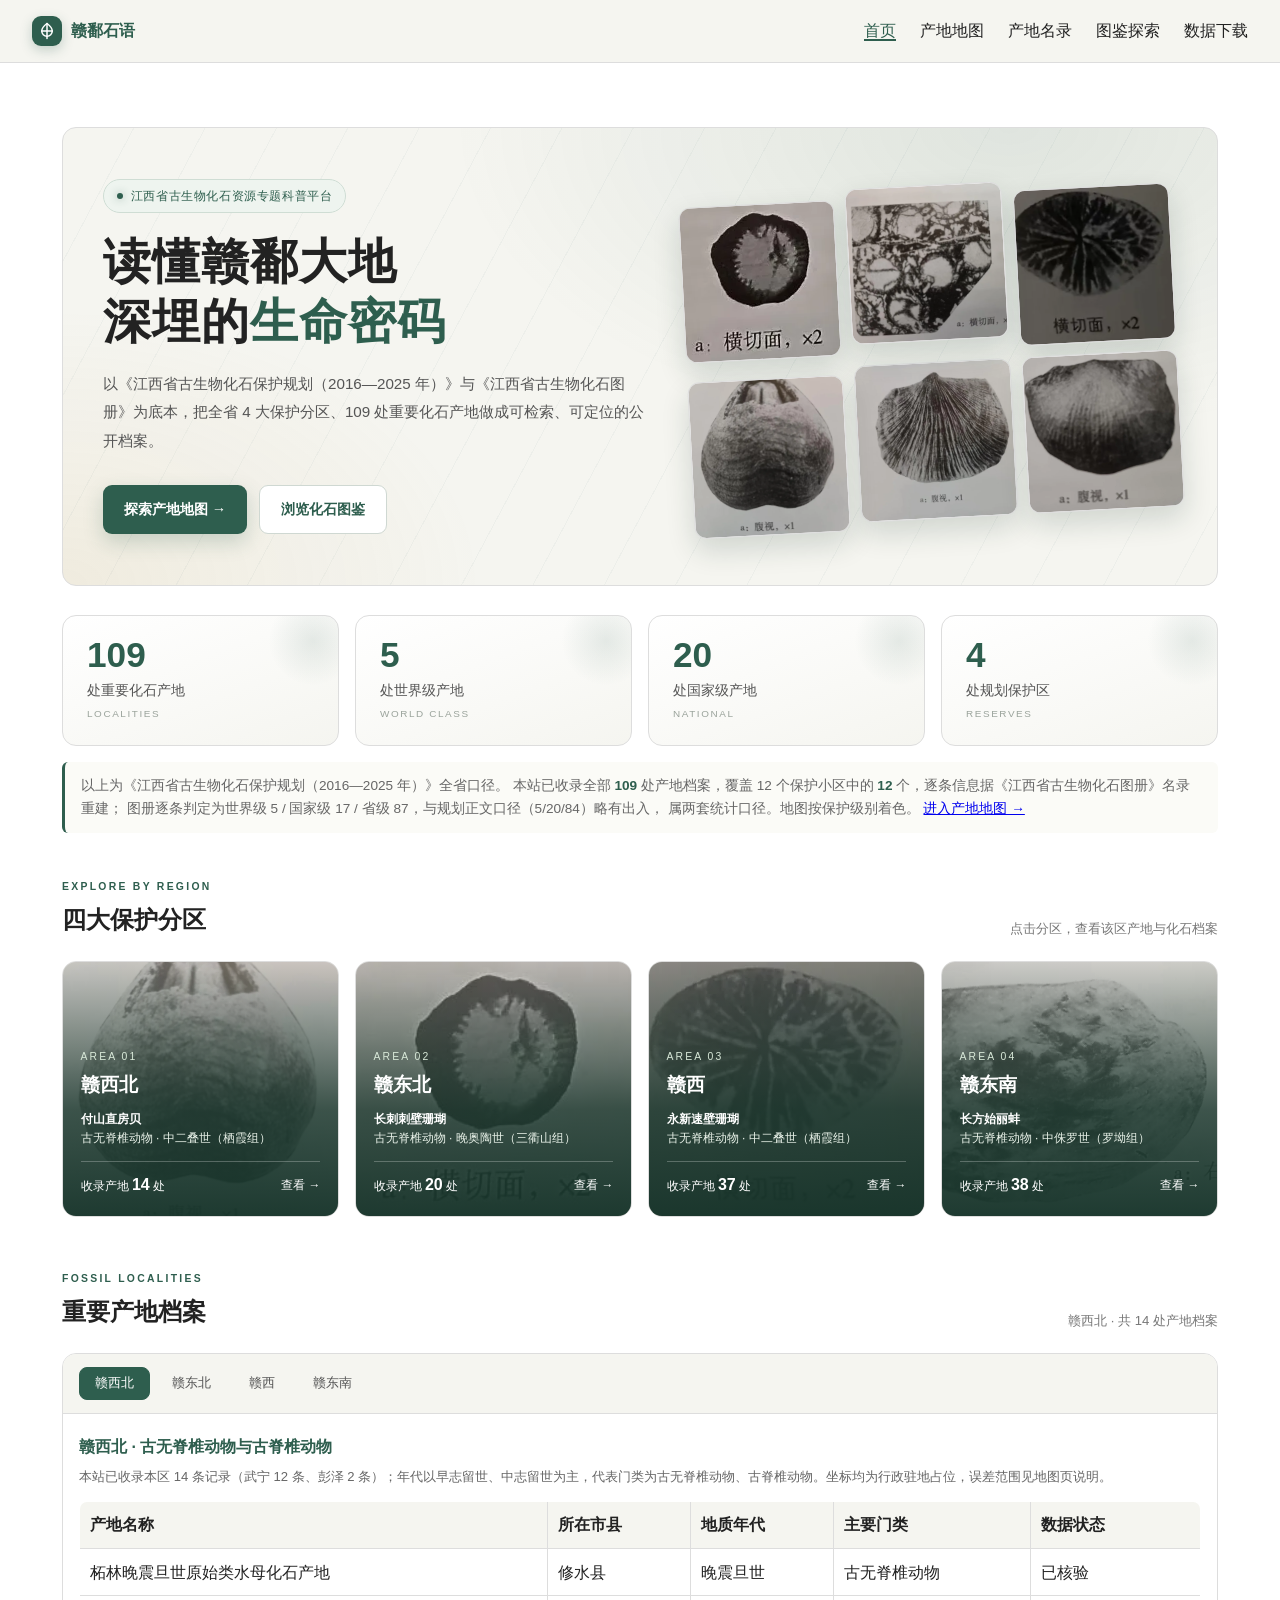
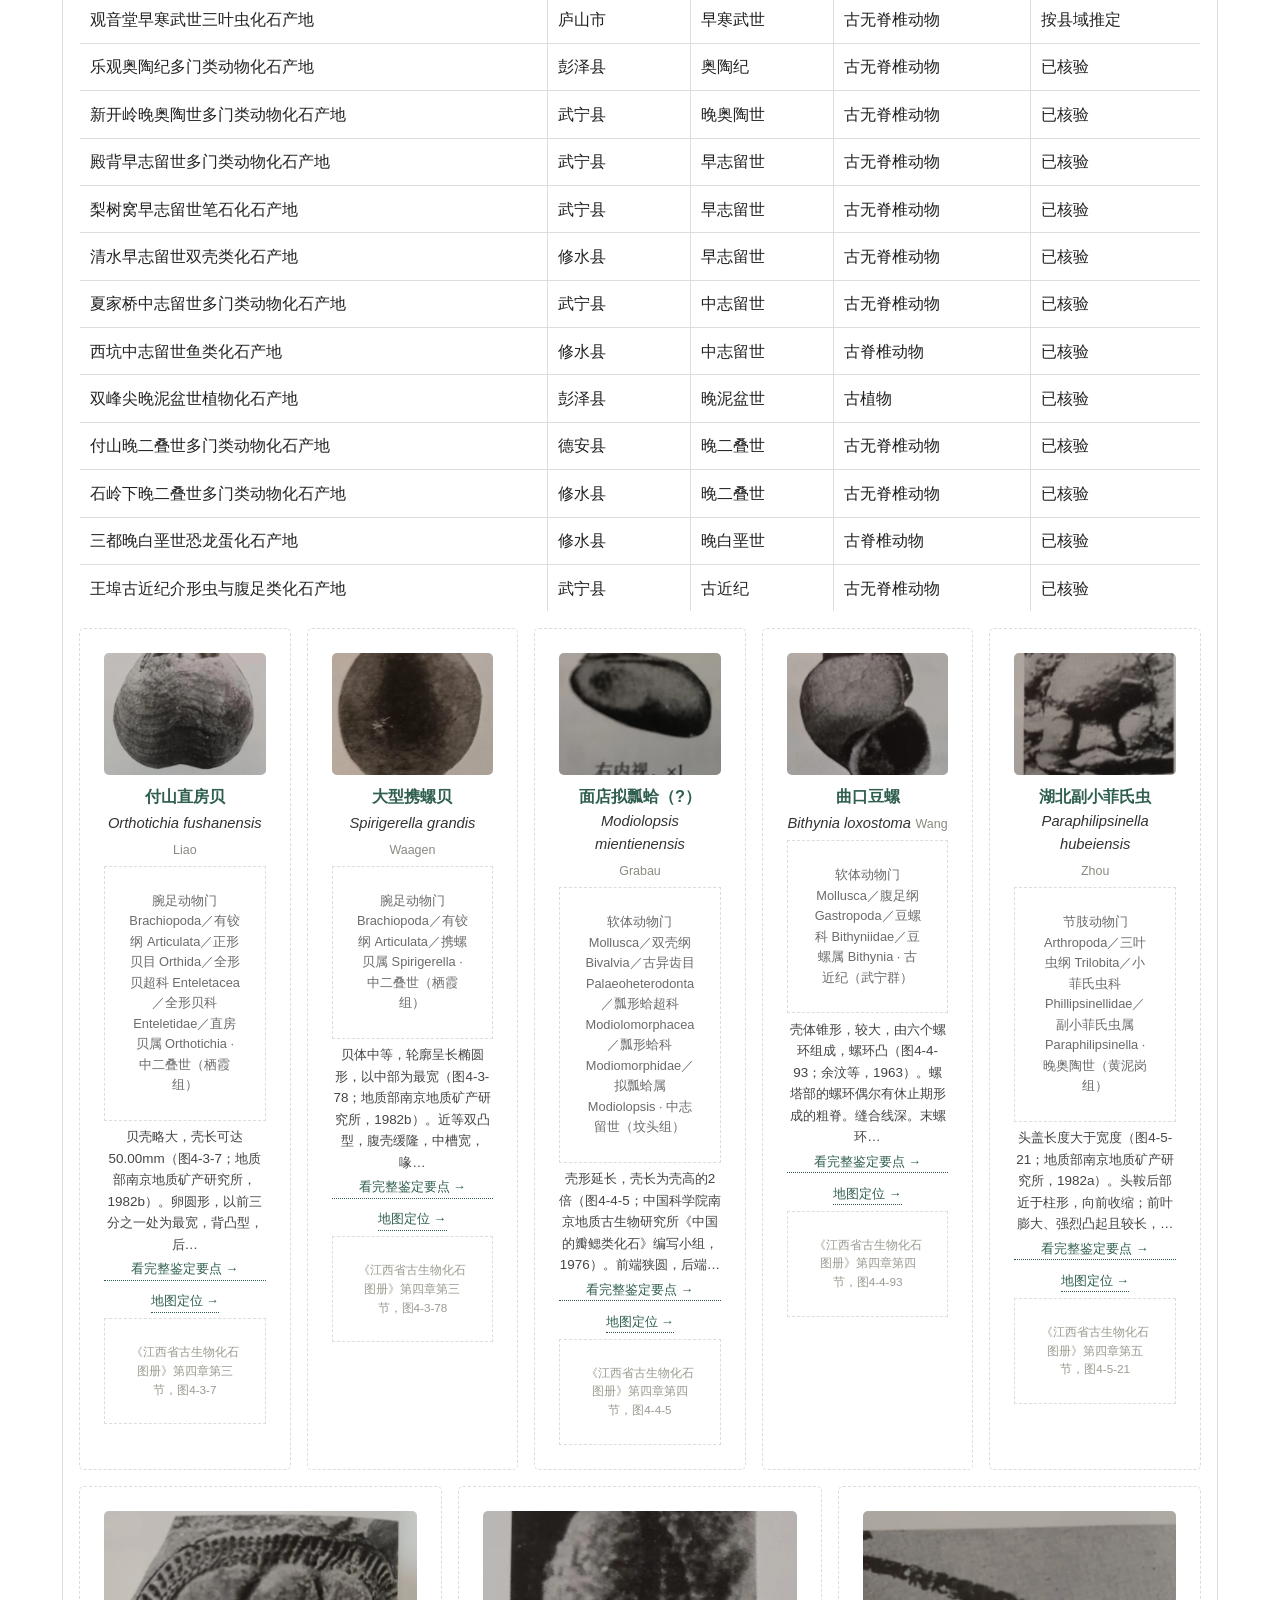
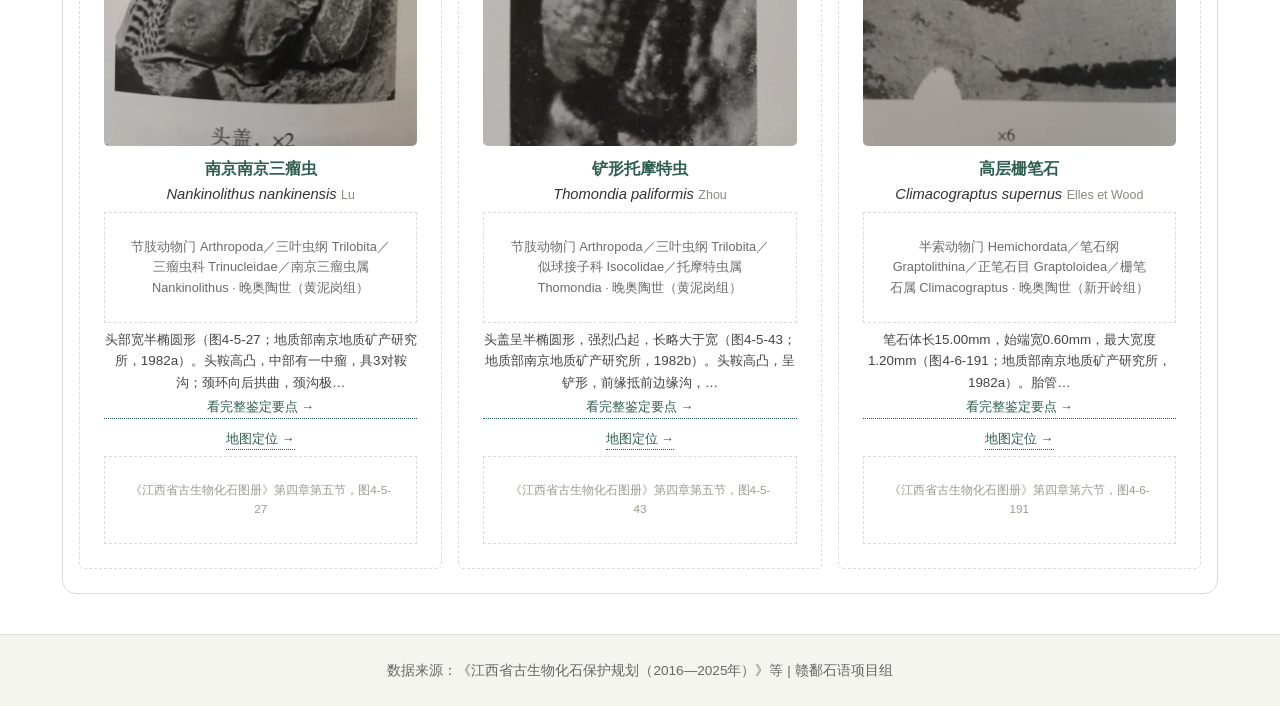
==== commit 5aa2e85b: "feat: 首页改用样张版式并打磨导航与页面切换细节" ====
--- a/index.html
+++ b/index.html
@@ -6,11 +6,18 @@
   <title>赣鄱石语 - 江西省古生物化石资源专题科普平台</title>
   <link rel="stylesheet" href="css/style.css">
 </head>
-<body>
+<body class="page-home">
 
   <header>
     <nav>
-      <a class="logo" href="index.html">赣鄱石语</a>
+      <a class="logo" href="index.html">
+        <span class="logo-mark" aria-hidden="true">
+          <svg viewBox="0 0 24 24" fill="none" stroke="currentColor" stroke-width="2" stroke-linecap="round" stroke-linejoin="round">
+            <path d="M12 2c4 3 7 6 7 10a7 7 0 0 1-14 0c0-4 3-7 7-10z"/><path d="M5 12h14M12 2v20"/>
+          </svg>
+        </span>
+        <span>赣鄱石语</span>
+      </a>
       <ul>
         <li><a href="index.html" class="active">首页</a></li>
         <li><a href="map.html">产地地图</a></li>
@@ -23,18 +30,32 @@
 
   <main>
 
-    <!-- ① Hero 区 -->
-    <section class="hero">
-      <h1>江西省古生物化石资源专题科普平台</h1>
-      <p>以《江西省古生物化石保护规划（2016—2025 年）》与《江西省古生物化石图册》为底本，把全省 4 大保护分区、109 处重要化石产地做成可检索、可定位的公开档案。</p>
+    <!-- ① Hero：版式取自首页改版样张，文案保留本站原有口径 -->
+    <section class="hero home-hero">
+      <div class="hero-inner">
+        <div class="hero-copy">
+          <span class="hero-badge"><i></i> 江西省古生物化石资源专题科普平台</span>
+          <h1>读懂赣鄱大地<br>深埋的<span class="hl">生命密码</span></h1>
+          <p class="sub">以《江西省古生物化石保护规划（2016—2025 年）》与《江西省古生物化石图册》为底本，把全省 4 大保护分区、109 处重要化石产地做成可检索、可定位的公开档案。</p>
+          <div class="hero-actions">
+            <a class="btn primary" href="map.html">探索产地地图 →</a>
+            <a class="btn ghost" href="atlas.html">浏览化石图鉴</a>
+          </div>
+        </div>
+        <!-- 六张真实标本照由下方脚本从图鉴数据填充；先放骨架块，避免数据到达时双栏突然撑开 -->
+        <div class="hero-gallery" id="heroGallery" aria-label="化石标本图">
+          <div class="skeleton"></div><div class="skeleton"></div><div class="skeleton"></div>
+          <div class="skeleton"></div><div class="skeleton"></div><div class="skeleton"></div>
+        </div>
+      </div>
     </section>
 
     <!-- ② 数据速览条：四个数字来自《保护规划（2016—2025年）》全省口径 -->
-    <section class="stats">
-      <div class="stat-card"><strong>109</strong><span>处重要化石产地</span></div>
-      <div class="stat-card"><strong>5</strong><span>处世界级产地</span></div>
-      <div class="stat-card"><strong>20</strong><span>处国家级产地</span></div>
-      <div class="stat-card"><strong>4</strong><span>处规划保护区</span></div>
+    <section class="stats home-stats">
+      <div class="stat-card"><strong>109</strong><span>处重要化石产地</span><em>LOCALITIES</em></div>
+      <div class="stat-card"><strong>5</strong><span>处世界级产地</span><em>WORLD CLASS</em></div>
+      <div class="stat-card"><strong>20</strong><span>处国家级产地</span><em>NATIONAL</em></div>
+      <div class="stat-card"><strong>4</strong><span>处规划保护区</span><em>RESERVES</em></div>
     </section>
     <!-- 口径必须写在这里：四个数字是全省规划口径，本站收录与图册判定口径需分别注明 -->
     <p class="stat-note">以上为《江西省古生物化石保护规划（2016—2025 年）》全省口径。
@@ -44,57 +65,65 @@
       属两套统计口径。地图按保护级别着色。
       <a href="map.html">进入产地地图 →</a></p>
 
-    <!-- ③ 四大保护分区卡片 -->
-    <section class="region-cards">
-      <h2>四大保护分区</h2>
-      <div class="card-wrap">
-        <a class="card" href="#region-nw">赣西北</a>
-        <a class="card" href="#region-ne">赣东北</a>
-        <a class="card" href="#region-w">赣西</a>
-        <a class="card" href="#region-se">赣东南</a>
-      </div>
-    </section>
-
-    <!-- ④ 四个分区：内容全部由 js/main.js 从 data/sites.json 渲染
-         不再写死任何数字/产地名，数据更新后刷新即变 -->
-    <section id="region-nw" class="region-block" data-region="赣西北">
-      <h2>赣西北</h2>
-      <p class="region-lead">正在载入…</p>
-      <table class="table-placeholder">
-        <thead><tr><th>产地名称</th><th>所在市县</th><th>地质年代</th><th>主要门类</th><th>数据状态</th></tr></thead>
-        <tbody></tbody>
-      </table>
-      <div class="species-cards"></div>
-    </section>
-
-    <section id="region-ne" class="region-block" data-region="赣东北">
-      <h2>赣东北</h2>
-      <p class="region-lead">正在载入…</p>
-      <table class="table-placeholder">
-        <thead><tr><th>产地名称</th><th>所在市县</th><th>地质年代</th><th>主要门类</th><th>数据状态</th></tr></thead>
-        <tbody></tbody>
-      </table>
-      <div class="species-cards"></div>
-    </section>
-
-    <section id="region-w" class="region-block" data-region="赣西">
-      <h2>赣西</h2>
-      <p class="region-lead">正在载入…</p>
-      <table class="table-placeholder">
-        <thead><tr><th>产地名称</th><th>所在市县</th><th>地质年代</th><th>主要门类</th><th>数据状态</th></tr></thead>
-        <tbody></tbody>
-      </table>
-      <div class="species-cards"></div>
-    </section>
-
-    <section id="region-se" class="region-block" data-region="赣东南">
-      <h2>赣东南</h2>
-      <p class="region-lead">正在载入…</p>
-      <table class="table-placeholder">
-        <thead><tr><th>产地名称</th><th>所在市县</th><th>地质年代</th><th>主要门类</th><th>数据状态</th></tr></thead>
-        <tbody></tbody>
-      </table>
-      <div class="species-cards"></div>
+    <!-- ③ 四大保护分区图片卡：代表化石与收录条数由真实数据填充 -->
+    <section class="home-section" id="areas">
+      <div class="sec-head">
+        <div><small>EXPLORE BY REGION</small><h2>四大保护分区</h2></div>
+        <p>点击分区，查看该区产地与化石档案</p>
+      </div>
+      <div class="area-grid" id="areaGrid"></div>
+    </section>
+
+    <!-- ④ 分区页签表格：四个 section[data-region] 仍由 js/main.js 渲染，一条数据都不写死 -->
+    <section class="home-section" id="table">
+      <div class="sec-head">
+        <div><small>FOSSIL LOCALITIES</small><h2>重要产地档案</h2></div>
+        <p id="tableNote">四大分区 · 共 109 处产地档案</p>
+      </div>
+      <div class="table-card">
+        <div class="table-tabs" id="tableTabs" role="tablist" aria-label="按保护分区查看产地"></div>
+        <div class="region-panes">
+          <section id="region-nw" class="region-block" data-region="赣西北">
+            <h2>赣西北</h2>
+            <p class="region-lead">正在载入…</p>
+            <table class="table-placeholder">
+              <thead><tr><th>产地名称</th><th>所在市县</th><th>地质年代</th><th>主要门类</th><th>数据状态</th></tr></thead>
+              <tbody></tbody>
+            </table>
+            <div class="species-cards"></div>
+          </section>
+
+          <section id="region-ne" class="region-block" data-region="赣东北" hidden>
+            <h2>赣东北</h2>
+            <p class="region-lead">正在载入…</p>
+            <table class="table-placeholder">
+              <thead><tr><th>产地名称</th><th>所在市县</th><th>地质年代</th><th>主要门类</th><th>数据状态</th></tr></thead>
+              <tbody></tbody>
+            </table>
+            <div class="species-cards"></div>
+          </section>
+
+          <section id="region-w" class="region-block" data-region="赣西" hidden>
+            <h2>赣西</h2>
+            <p class="region-lead">正在载入…</p>
+            <table class="table-placeholder">
+              <thead><tr><th>产地名称</th><th>所在市县</th><th>地质年代</th><th>主要门类</th><th>数据状态</th></tr></thead>
+              <tbody></tbody>
+            </table>
+            <div class="species-cards"></div>
+          </section>
+
+          <section id="region-se" class="region-block" data-region="赣东南" hidden>
+            <h2>赣东南</h2>
+            <p class="region-lead">正在载入…</p>
+            <table class="table-placeholder">
+              <thead><tr><th>产地名称</th><th>所在市县</th><th>地质年代</th><th>主要门类</th><th>数据状态</th></tr></thead>
+              <tbody></tbody>
+            </table>
+            <div class="species-cards"></div>
+          </section>
+        </div>
+      </div>
     </section>
 
   </main>
@@ -108,5 +137,130 @@
   <!-- species.js：图鉴渲染层，无数据时自动回退到门类聚合（独立于 leaflet） -->
   <script src="js/species.js"></script>
   <script src="js/main.js"></script>
+
+  <!-- 首页版式的装饰与页签交互：只依赖已加载的数据，不改动 main.js 的渲染逻辑 -->
+  <script>
+  (function () {
+    'use strict';
+    var ORDER = ['赣西北', '赣东北', '赣西', '赣东南'];
+    var IDS = { '赣西北': 'region-nw', '赣东北': 'region-ne', '赣西': 'region-w', '赣东南': 'region-se' };
+    var $ = function (id) { return document.getElementById(id); };
+    function esc(s) {
+      return String(s == null ? '' : s).replace(/&/g, '&amp;').replace(/</g, '&lt;')
+        .replace(/>/g, '&gt;').replace(/"/g, '&quot;');
+    }
+    function pick(o, keys) {
+      for (var i = 0; i < keys.length; i++) {
+        var v = o && o[keys[i]];
+        if (v !== undefined && v !== null && String(v).trim()) return String(v).trim();
+      }
+      return '';
+    }
+    function area(v) { return String(v || '').replace(/大区|\s/g, ''); }
+    function imgOf(sp) {
+      return (Array.isArray(sp.images) && sp.images[0]) ? sp.images[0] : pick(sp, ['image', '图片', '照片']);
+    }
+    function nameOf(sp) {
+      return pick(sp, ['cn_name', '中文名', '中名']) ||
+             [pick(sp, ['genus', '属名']), pick(sp, ['species', '种加词'])].filter(Boolean).join(' ') ||
+             pick(sp, ['classification', '分类位置']) || '代表化石';
+    }
+    function speciesNow() {
+      var api = window.GBSYSpecies;
+      return (api && api.get) ? (api.get() || []) : [];
+    }
+
+    /* 图鉴数据在线时异步到达：到达后再补一次图与代表化石名 */
+    function whenSpecies(cb) {
+      var sp = speciesNow();
+      if (sp.length) { cb(sp); return; }
+      document.addEventListener('gbsy:species', function handler() {
+        document.removeEventListener('gbsy:species', handler);
+        cb(speciesNow());
+      });
+    }
+
+    whenSpecies(function (sp) {
+      var imgs = sp.filter(imgOf).slice(0, 6).map(imgOf);
+      if (!imgs.length) {
+        $('heroGallery').innerHTML = '';
+        $('heroGallery').className = 'hero-gallery no-img';
+        return;
+      }
+      $('heroGallery').innerHTML = imgs.map(function (u) {
+        return '<div><img src="' + esc(u) + '" alt="化石标本" loading="lazy"></div>';
+      }).join('');
+    });
+
+    /* 站点数据：离线版已内联，在线版与 main.js 并行读取一次 */
+    var siteSrc = window.SITES_DATA ? Promise.resolve(window.SITES_DATA)
+      : (typeof fetch === 'function'
+          ? fetch('./data/sites.json').then(function (r) { return r.ok ? r.json() : []; }).catch(function () { return []; })
+          : Promise.resolve([]));
+
+    var current = ORDER[0];
+    function activate(a) {
+      current = a;
+      ORDER.forEach(function (x) {
+        var sec = $(IDS[x]);
+        if (sec) sec.hidden = (x !== a);
+      });
+      Array.prototype.forEach.call($('tableTabs').querySelectorAll('button'), function (b) {
+        var on = b.getAttribute('data-area') === a;
+        b.className = on ? 'on' : '';
+        b.setAttribute('aria-selected', on ? 'true' : 'false');
+      });
+      var rows = document.querySelectorAll('#' + IDS[a] + ' tbody tr').length;
+      $('tableNote').textContent = a + ' · 共 ' + rows + ' 处产地档案';
+    }
+
+    siteSrc.then(function (raw) {
+      var sites = Array.isArray(raw) ? raw : ((raw && (raw.sites || raw.data)) || []);
+      $('tableTabs').innerHTML = ORDER.map(function (a) {
+        return '<button type="button" role="tab" data-area="' + esc(a) + '">' + esc(a) + '</button>';
+      }).join('');
+      Array.prototype.forEach.call($('tableTabs').querySelectorAll('button'), function (b) {
+        b.onclick = function () { activate(b.getAttribute('data-area')); };
+      });
+      activate(current);
+
+      whenSpecies(function (sp) {
+        var rep = {};
+        sp.forEach(function (item) {
+          var a = area(pick(item, ['region', '保护分区', '大区']));
+          if (ORDER.indexOf(a) > -1 && !rep[a] && imgOf(item)) rep[a] = item;
+        });
+        $('areaGrid').innerHTML = ORDER.map(function (a, i) {
+          var n = sites.filter(function (r) { return area(pick(r, ['region', '大区'])) === a; }).length;
+          var item = rep[a];
+          var photo = item
+            ? '<img src="' + esc(imgOf(item)) + '" alt="' + esc(nameOf(item)) + '" loading="lazy">'
+            : '';
+          var info = item
+            ? '<b>' + esc(nameOf(item)) + '</b><br>' + esc(pick(item, ['taxa', '门类'])) + ' · ' + esc(pick(item, ['age', '地质年代']))
+            : '代表化石整理中';
+          return '<a class="area-card" href="#' + IDS[a] + '" data-area="' + esc(a) + '">' +
+            '<div class="ph">' + photo + '</div><div class="body">' +
+            '<div class="idx">AREA 0' + (i + 1) + '</div><h3>' + esc(a) + '</h3>' +
+            '<div class="rep">' + info + '</div>' +
+            '<div class="meta"><span>收录产地 <span class="num">' + n + '</span> 处</span>' +
+            '<span class="go">查看 →</span></div></div></a>';
+        }).join('');
+      });
+    });
+
+    $('areaGrid').addEventListener('click', function (e) {
+      var card = e.target.closest ? e.target.closest('.area-card') : null;
+      if (!card) return;
+      /* 阻止 a[href="#region-…"] 的默认跳转：否则与这里的平滑滚动叠加，会出现二次跳动。
+         scrollIntoView 会自动遵守全局 section[id] 的 scroll-margin-top，桌面/手机留白都合适。 */
+      e.preventDefault();
+      var a = card.getAttribute('data-area');
+      if (a) activate(a);
+      var sec = a && $(IDS[a]);
+      if (sec) sec.scrollIntoView({ behavior: 'smooth', block: 'start' });
+    });
+  })();
+  </script>
 </body>
 </html>
--- a/css/style.css
+++ b/css/style.css
@@ -21,10 +21,23 @@
 img { max-width: 100%; display: block; }
 
 /* ===== 3. 顶部导航 ===== */
-/* 新增：让导航压住 Leaflet 内部图层（Leaflet 控件 z-index 高达 1000） */
+/* 导航吸顶：sticky 而不是 fixed —— 仍占着文档流的位置，下面的内容不需要额外 padding */
+/* z-index 用来压住 Leaflet 内部图层（Leaflet 控件 z-index 高达 1000，#map 已自建层叠上下文） */
 header {
-  position: relative;
+  position: sticky;
+  top: 0;
   z-index: 10;
+  background: var(--c-surface);   /* 兜底：滚过内容时不透字 */
+}
+
+/* 导航挡住的高度：页内锚点（如首页 #region-nw）跳转时留出空档，标题不被压住 */
+:root { --nav-h: 65px; }        /* 实测导航高 63px（logo 图标后），锚点留白 10px */
+
+section[id],
+div[id],
+h2[id],
+article[id] {
+  scroll-margin-top: calc(var(--nav-h) + 10px);
 }
 
 header nav {
@@ -303,6 +316,21 @@
   color: var(--c-primary);
 }
 
+/* 代表物种区的作用范围说明：告诉读者"这批卡片是从哪几条产地来的" */
+.species-scope {
+  margin: -.4rem 0 .9rem;
+  font-size: .82rem;
+  color: #8a8a80;
+}
+.species-scope .sp-scope-link {
+  margin-left: .5rem;
+  color: var(--c-primary);
+  text-decoration: none;
+  border-bottom: 1px dotted var(--c-primary);
+  cursor: pointer;
+}
+.species-scope .sp-scope-link:hover { opacity: .75; }
+
 #species-list {
   border-top: 1px solid var(--c-border);
 }
@@ -385,9 +413,13 @@
 /* ===== 14. 响应式（新增，对应 Step 2「375px 不崩版」验收） ===== */
 @media (max-width: 768px) {
   main { padding: 1rem; }
-
-  header nav { padding: .75rem 1rem; }
-  nav ul { gap: 1rem; }
+  .table-wrap { overflow-x: auto; }      /* 手机上表格仍可横向拖动 */
+
+  header nav { padding: .55rem 1rem; column-gap: .75rem; }
+  nav ul { gap: .2rem 1rem; font-size: .92rem; line-height: 1.5;
+           justify-content: flex-end; flex-wrap: wrap; }
+  nav a { white-space: nowrap; }          /* 吸顶后高度宝贵：宁可整项换行，也不让"首页"拆成竖排 */
+  :root { --nav-h: 70px; }                /* 手机上菜单两行，实测高 66px，锚点留白跟着调高 */
 
   .hero { padding: 2rem 1rem; }
   .hero h1 { font-size: 1.4rem; }
@@ -458,7 +490,8 @@
   font-size: 1.05rem;
   color: var(--c-primary);
 }
-.table-wrap { overflow-x: auto; }
+/* 桌面不建滚动容器，表头 sticky 才能相对视口吸顶；手机再恢复横向滚动 */
+.table-wrap { overflow-x: visible; overflow-x: clip; }
 .field-dict td:first-child { white-space: nowrap; font-weight: 600; }
 .field-dict td:nth-child(2) { white-space: nowrap; color: #666; }
 .cite {
@@ -501,7 +534,7 @@
 }
 .data-table thead th {
   position: sticky;                     /* 长表格滚动时表头不跑 */
-  top: 0;
+  top: var(--nav-h);                    /* 让开吸顶导航，表头不钻到导航底下 */
   background: var(--c-surface);
   border-bottom: 2px solid #d8d8d0;
   font-weight: 600;
@@ -608,6 +641,7 @@
   font-size: .92rem;
   line-height: 1.65;
   overflow: hidden;
+  overscroll-behavior: contain;   /* 侧栏滚到底不带走背后页面 */
 }
 .gbsy-detail[hidden] { display: none !important; }  /* display:flex 会盖掉默认 hidden，必须显式压回 */
 
@@ -672,6 +706,7 @@
 .gbsy-detail .d-list {
   flex: 1 1 auto;
   overflow-y: auto;                     /* 字段多，列表区自己滚 */
+  overscroll-behavior: contain;         /* 滚到头不把滚动传给背景页 */
   padding: .6rem 1rem .4rem;
   margin: 0;
 }
@@ -744,6 +779,16 @@
 }
 #species-list { display: flex; flex-wrap: wrap; gap: .75rem; align-items: stretch; }
 #species-list .species-card { flex: 1 1 280px; }
+/* 代表物种卡片缩略图：统一 4:3，避免不同照片比例把卡片撑得参差 */
+.species-card .sp-thumb {
+  display: block;
+  width: 100%;
+  aspect-ratio: 4 / 3;
+  object-fit: cover;
+  border-radius: 5px;
+  background: #f2f2ec;
+  margin-bottom: .55rem;
+}
 .species-card .sp-cn {
   display: inline-block;
   font-size: 1.02rem;
@@ -774,6 +819,11 @@
   border-bottom: 1px dotted var(--c-primary);
 }
 .species-card .sp-link:hover { opacity: .75; }
+/* 看全文链接独占一行，与「地图定位」区分；不打断卡片节奏 */
+.species-card .sp-full {
+  display: block;
+  margin: -.15rem 0 .4rem;
+}
 .species-card .sp-ref {
   margin-top: .35rem;
   font-size: .73rem;
@@ -793,3 +843,253 @@
 @media (max-width: 768px) {
   .species-card, #species-list .species-card { flex: 1 1 100%; }
 }
+
+/* ===== 地图定位高亮：飞过去之后，目标点要在一堆点里一眼认出 =====
+   呼吸光环画在 SVG path 上，用 stroke/fill 动画（不用 transform，
+   SVG path 的 transform 原点在画布左上角，缩放会跑偏）。 */
+.gbsy-focus-halo {
+  animation: gbsy-halo-pulse 1.8s ease-out infinite;
+  pointer-events: none;
+}
+@keyframes gbsy-halo-pulse {
+  0%   { stroke-opacity: .95; stroke-width: 2px;  fill-opacity: .22; }
+  70%  { stroke-opacity: 0;   stroke-width: 14px; fill-opacity: 0; }
+  100% { stroke-opacity: 0;   stroke-width: 14px; fill-opacity: 0; }
+}
+.leaflet-tooltip.gbsy-focus-tip {
+  background: #1b5e20;
+  color: #fff;
+  border: 0;
+  border-radius: 4px;
+  box-shadow: 0 2px 8px rgba(0, 0, 0, .28);
+  font-size: 12px;
+  font-weight: 600;
+  padding: 5px 9px;
+  white-space: nowrap;
+}
+.leaflet-tooltip-top.gbsy-focus-tip::before { border-top-color: #1b5e20; }
+/* 系统要求减少动画时，静态描边仍可辨认，不再闪烁 */
+@media (prefers-reduced-motion: reduce) {
+  .gbsy-focus-halo { animation: none; }
+}
+
+/* ===== 15. 首页改版样张版式 =====
+   版式取自《首页改版样张.html》，颜色仍用原站绿白（--c-primary / --c-surface）。
+   全部规则限定 .page-home：其它页面不受影响，回滚只需删掉本段。 */
+.page-home main { max-width: 1220px; }
+
+/* 导航只加一枚标识，五个入口与顺序保持原样 */
+.page-home .logo { display: inline-flex; align-items: center; gap: .55rem; }
+.page-home .logo-mark {
+  width: 30px; height: 30px; flex: none;
+  display: grid; place-items: center;
+  border-radius: 9px; color: #fff; background: var(--c-primary);
+  box-shadow: 0 4px 12px rgba(46,94,78,.25);
+}
+.page-home .logo-mark svg { width: 18px; height: 18px; }
+
+/* Hero：双栏 + 倾斜标本图带，浅绿岩层底纹 */
+.page-home .home-hero {
+  position: relative; overflow: hidden;
+  margin: 2rem 0 0; padding: 0;
+  text-align: left; border-radius: 14px;
+  border: 1px solid var(--c-border);
+  background:
+    radial-gradient(900px 500px at 82% 0%, rgba(46,94,78,.11), transparent 62%),
+    radial-gradient(700px 460px at 0% 100%, rgba(191,149,72,.10), transparent 60%),
+    repeating-linear-gradient(118deg, transparent 0 62px, rgba(46,94,78,.04) 62px 63px),
+    var(--c-surface);
+}
+.page-home .hero-inner {
+  position: relative; display: grid;
+  grid-template-columns: 1.05fr .95fr; gap: 2.5rem; align-items: center;
+  padding: 3.2rem 2.5rem;
+}
+.page-home .hero-inner > * { min-width: 0; }
+.page-home .hero-badge {
+  display: inline-flex; align-items: center; gap: .5rem;
+  margin-bottom: 1.2rem; padding: .35rem .8rem;
+  border: 1px solid #cfddd4; border-radius: 99px;
+  background: #eef4ef; color: var(--c-primary);
+  font-size: .75rem; letter-spacing: .05em;
+}
+.page-home .hero-badge i {
+  width: 6px; height: 6px; border-radius: 50%;
+  background: var(--c-primary); box-shadow: 0 0 8px rgba(46,94,78,.45);
+}
+.page-home .hero h1 {
+  margin: 0; font-size: clamp(1.9rem, 4vw, 3rem);
+  line-height: 1.25; font-weight: 800; letter-spacing: .02em;
+  color: var(--c-text);
+}
+.page-home .hero h1 .hl { color: var(--c-primary); }
+.page-home .hero .sub {
+  margin: 1.1rem 0 0; max-width: 34rem;
+  font-size: .95rem; line-height: 1.9; color: #555;
+}
+.page-home .hero-actions { display: flex; flex-wrap: wrap; gap: .75rem; margin-top: 1.8rem; }
+.page-home .btn {
+  display: inline-flex; align-items: center; justify-content: center;
+  padding: .7rem 1.3rem; border-radius: 9px;
+  font-size: .9rem; font-weight: 600; text-decoration: none;
+  transition: transform .18s, box-shadow .18s, background .18s;
+}
+.page-home .btn.primary {
+  background: var(--c-primary); color: #fff;
+  box-shadow: 0 8px 20px rgba(46,94,78,.22);
+}
+.page-home .btn.primary:hover { transform: translateY(-2px); box-shadow: 0 12px 26px rgba(46,94,78,.32); }
+.page-home .btn.ghost {
+  background: #fff; color: var(--c-primary);
+  border: 1px solid #cfd8d2;
+}
+.page-home .btn.ghost:hover { border-color: var(--c-primary); }
+.page-home .hero-gallery {
+  display: grid; grid-template-columns: repeat(3, 1fr); gap: .7rem;
+  transform: rotate(-3deg);
+}
+.page-home .hero-gallery > div {
+  min-width: 0; aspect-ratio: 1; overflow: hidden;
+  border: 1px solid var(--c-border); border-radius: 12px;
+  background: #fff; box-shadow: 0 12px 28px rgba(20,50,40,.16);
+}
+.page-home .hero-gallery div:nth-child(2) { transform: translateY(-10px); }
+.page-home .hero-gallery div:nth-child(4) { transform: translateY(8px); }
+.page-home .hero-gallery img { width: 100%; height: 100%; object-fit: cover; }
+/* 图鉴数据是异步到达的：先显示 6 块骨架占位，双栏布局从第一帧就稳定，不跳版 */
+.page-home .hero-gallery .skeleton {
+  background: linear-gradient(100deg, #eef1ec 28%, #f8faf6 48%, #eef1ec 68%);
+  background-size: 220% 100%;
+  animation: gbsy-shimmer 1.25s linear infinite;
+}
+@keyframes gbsy-shimmer { from { background-position: 120% 0; } to { background-position: -120% 0; } }
+.page-home .hero-gallery.no-img { display: none; }
+.page-home .hero-inner:has(.hero-gallery.no-img) { grid-template-columns: 1fr; }
+
+/* 数据速览：卡片化，保留原有口径说明 */
+.page-home .home-stats {
+  display: grid; grid-template-columns: repeat(4, 1fr);
+  gap: 1rem; margin: 1.8rem 0 0;
+}
+.page-home .home-stats .stat-card {
+  position: relative; overflow: hidden;
+  padding: 1.35rem 1.5rem; text-align: left;
+  border: 1px solid var(--c-border); border-radius: 14px;
+  background: linear-gradient(160deg, #fff, var(--c-surface));
+}
+.page-home .home-stats .stat-card::after {
+  content: ""; position: absolute; right: -20px; top: -20px;
+  width: 90px; height: 90px; border-radius: 50%;
+  background: radial-gradient(circle, rgba(46,94,78,.11), transparent 70%);
+}
+.page-home .home-stats .stat-card strong { font-size: 2.2rem; line-height: 1; color: var(--c-primary); }
+.page-home .home-stats .stat-card span { display: block; margin-top: .4rem; font-size: .85rem; color: #555; }
+.page-home .home-stats .stat-card em {
+  display: block; margin-top: .25rem;
+  font-style: normal; font-size: .62rem; letter-spacing: .16em; color: #9aa39b;
+}
+.page-home .stat-note {
+  margin: 1rem 0 0; padding: .75rem 1rem;
+  background: #fbfbf7; border-radius: 6px;
+}
+.page-home .stat-note strong { color: var(--c-primary); }
+
+/* 区块标题 */
+.page-home .home-section { padding: 2.8rem 0 .5rem; }
+.page-home .sec-head {
+  display: flex; align-items: flex-end; justify-content: space-between;
+  flex-wrap: wrap; gap: .8rem; margin-bottom: 1.3rem;
+}
+.page-home .sec-head small {
+  display: block; margin-bottom: .25rem;
+  font-size: .65rem; letter-spacing: .22em; color: var(--c-primary); font-weight: 700;
+}
+.page-home .sec-head h2 { margin: 0; font-size: 1.5rem; color: var(--c-text); }
+.page-home .sec-head p { margin: 0; font-size: .82rem; color: #777; }
+
+/* 四大分区图片卡 */
+.page-home .area-grid {
+  display: grid; grid-template-columns: repeat(4, 1fr);
+  gap: 1rem; min-height: 16rem;             /* 数据到达前先占住高度，避免首屏往下跳 */
+}
+.page-home .area-card {
+  position: relative; display: block; min-height: 16rem; overflow: hidden;
+  border: 1px solid var(--c-border); border-radius: 14px;
+  background: var(--c-surface); color: #fff; text-decoration: none;
+  transition: transform .22s, box-shadow .22s, border-color .22s;
+}
+.page-home .area-card:hover {
+  transform: translateY(-4px); border-color: var(--c-primary);
+  box-shadow: 0 14px 30px rgba(20,50,40,.2);
+}
+.page-home .area-card .ph { position: absolute; inset: 0; }
+.page-home .area-card .ph img {
+  width: 100%; height: 100%; object-fit: cover;
+  opacity: .72; transition: transform .4s, opacity .4s;
+}
+.page-home .area-card:hover .ph img { transform: scale(1.06); opacity: .82; }
+.page-home .area-card .ph::after {
+  content: ""; position: absolute; inset: 0;
+  background: linear-gradient(180deg, rgba(20,50,40,.05) 0%, rgba(20,50,40,.78) 58%, rgba(20,50,40,.94) 100%);
+}
+.page-home .area-card .body { position: absolute; left: 0; right: 0; bottom: 0; padding: 1.1rem; color: #fff; }
+.page-home .area-card .idx { font-size: .65rem; letter-spacing: .2em; color: #d9e9d9; }
+.page-home .area-card h3 { margin: .2rem 0 .5rem; font-size: 1.2rem; color: #fff; }
+.page-home .area-card .rep { font-size: .75rem; line-height: 1.6; color: #e8f1e8; }
+.page-home .area-card .rep b { color: #fff; font-weight: 600; }
+.page-home .area-card .meta {
+  display: flex; align-items: center; justify-content: space-between;
+  margin-top: .8rem; padding-top: .6rem;
+  border-top: 1px solid rgba(255,255,255,.25); font-size: .75rem;
+}
+.page-home .area-card .meta .num { font-size: 1rem; font-weight: 700; }
+
+/* 页签表格：四个分区仍由 main.js 填充，切换只控制显隐 */
+.page-home .table-card {
+  overflow: hidden; border: 1px solid var(--c-border);
+  border-radius: 14px; background: #fff;
+}
+.page-home .table-tabs {
+  display: flex; flex-wrap: wrap; gap: .35rem;
+  padding: .8rem 1rem; border-bottom: 1px solid var(--c-border);
+  background: var(--c-surface);
+}
+.page-home .table-tabs button {
+  padding: .4rem .95rem; border: 1px solid transparent; border-radius: 8px;
+  background: transparent; color: #555; font-size: .82rem; cursor: pointer;
+}
+.page-home .table-tabs button:hover { color: var(--c-primary); }
+.page-home .table-tabs button.on { background: var(--c-primary); color: #fff; border-color: var(--c-primary); }
+.page-home .region-block { margin: 0; padding: 1.2rem 1rem 1.5rem; border-top: 0; }
+.page-home .region-block[hidden] { display: none; }
+.page-home .region-block h2 { margin-bottom: .35rem; font-size: 1rem; }
+.page-home .region-lead { margin-bottom: .8rem; font-size: .82rem; color: #666; }
+.page-home .table-placeholder {
+  margin-bottom: 1rem; border: 1px solid var(--c-border); border-radius: 8px; overflow: hidden;
+}
+.page-home .table-placeholder tbody tr:hover { background: #f2f6f3; }
+.page-home .species-cards { margin-top: .5rem; }
+
+@media (max-width: 900px) {
+  .page-home .hero-inner { grid-template-columns: 1fr; gap: 2rem; padding: 2rem 1.5rem; }
+  .page-home .hero-gallery { max-width: 28rem; margin: 0 auto; transform: none; }
+  .page-home .home-stats, .page-home .area-grid { grid-template-columns: repeat(2, 1fr); }
+}
+@media (max-width: 768px) {
+  /* 原站规则会让表格变 block；首页这里保持可横向滚动，不撑破卡片 */
+  .page-home .table-placeholder {
+    display: block; overflow-x: auto; white-space: nowrap; border-radius: 8px;
+  }
+}
+@media (max-width: 560px) {
+  .page-home .home-stats, .page-home .area-grid { grid-template-columns: 1fr; }
+  .page-home .hero-inner { padding: 2rem 1.2rem; }
+  .page-home .hero h1 { font-size: 2rem; }
+  .page-home .area-card { min-height: 13rem; }
+  .page-home .area-grid { min-height: 13rem; }
+}
+
+/* 整页切换时内容轻量淡入，去掉硬跳的白屏感；只动透明度，不干扰 sticky 与锚点定位 */
+@keyframes gbsy-page-in { from { opacity: .3; } to { opacity: 1; } }
+main { animation: gbsy-page-in .18s ease-out; }
+@media (prefers-reduced-motion: reduce) { main { animation: none; } }
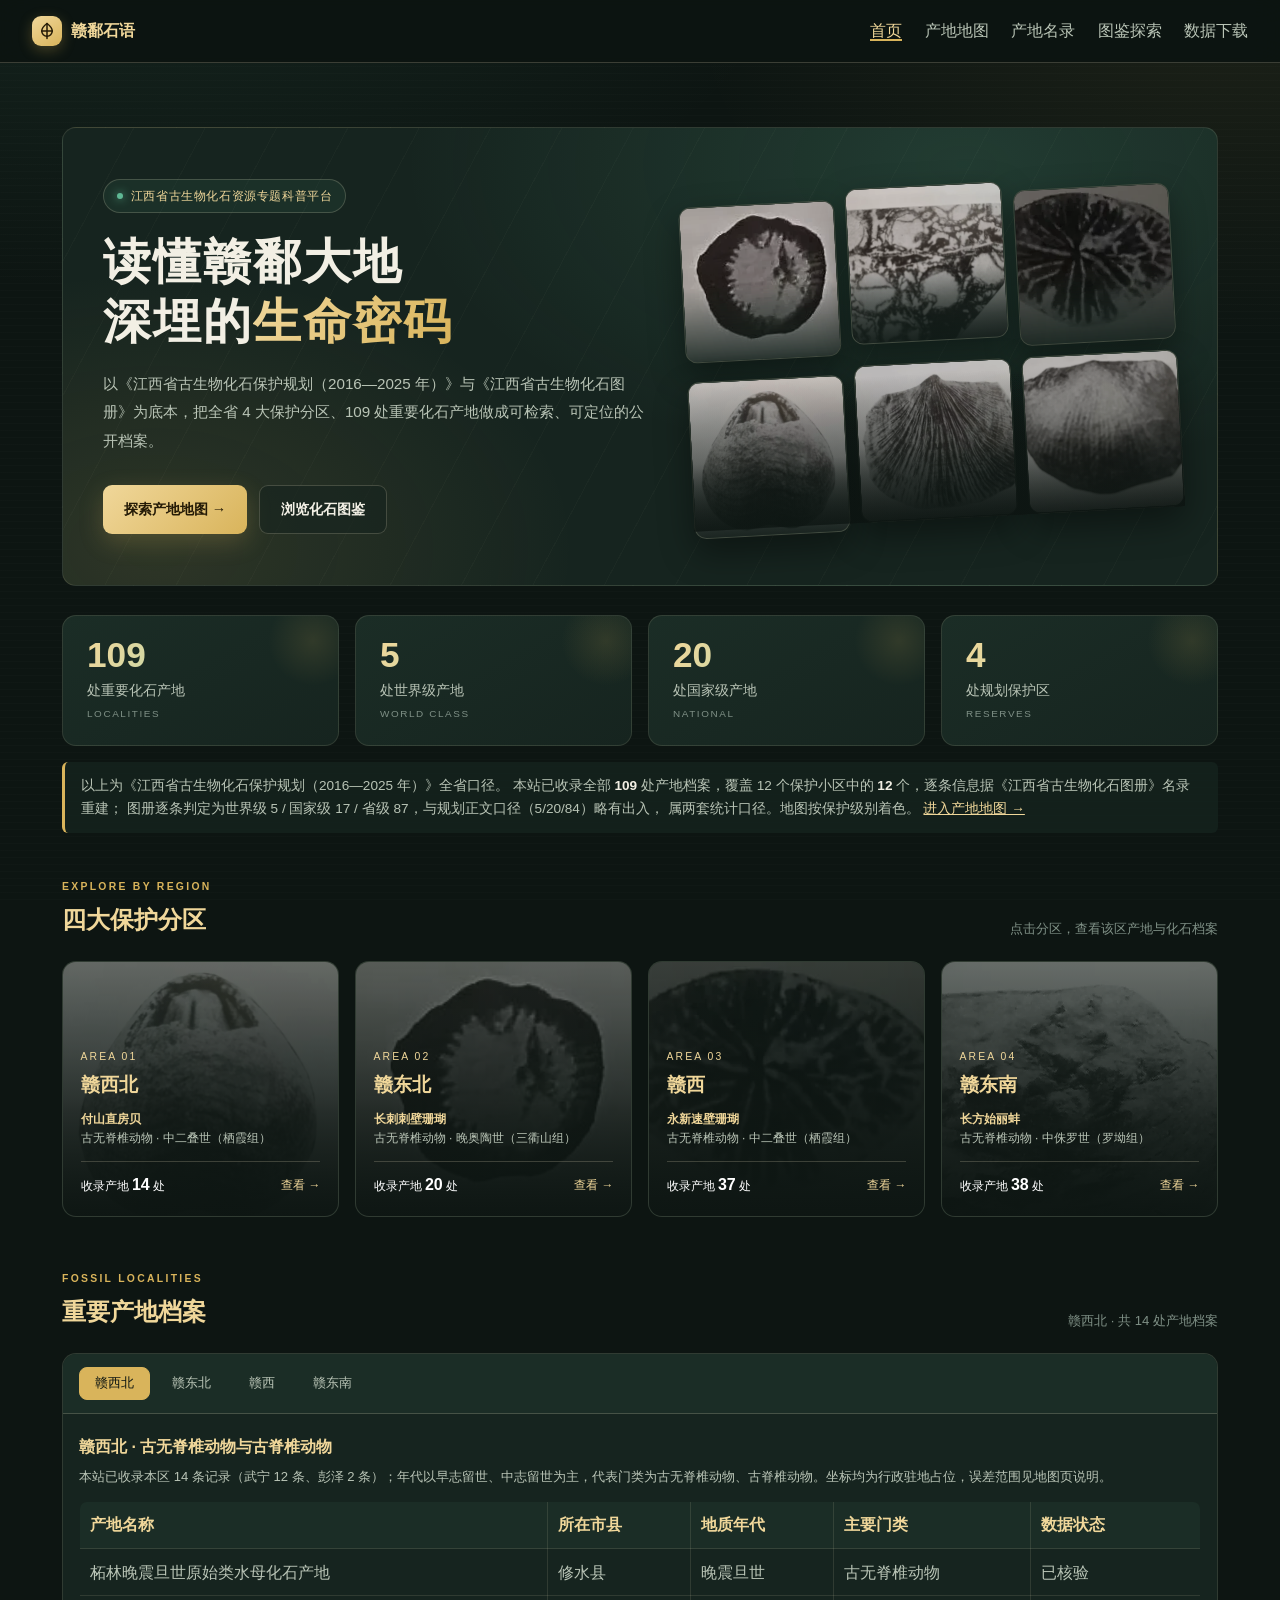
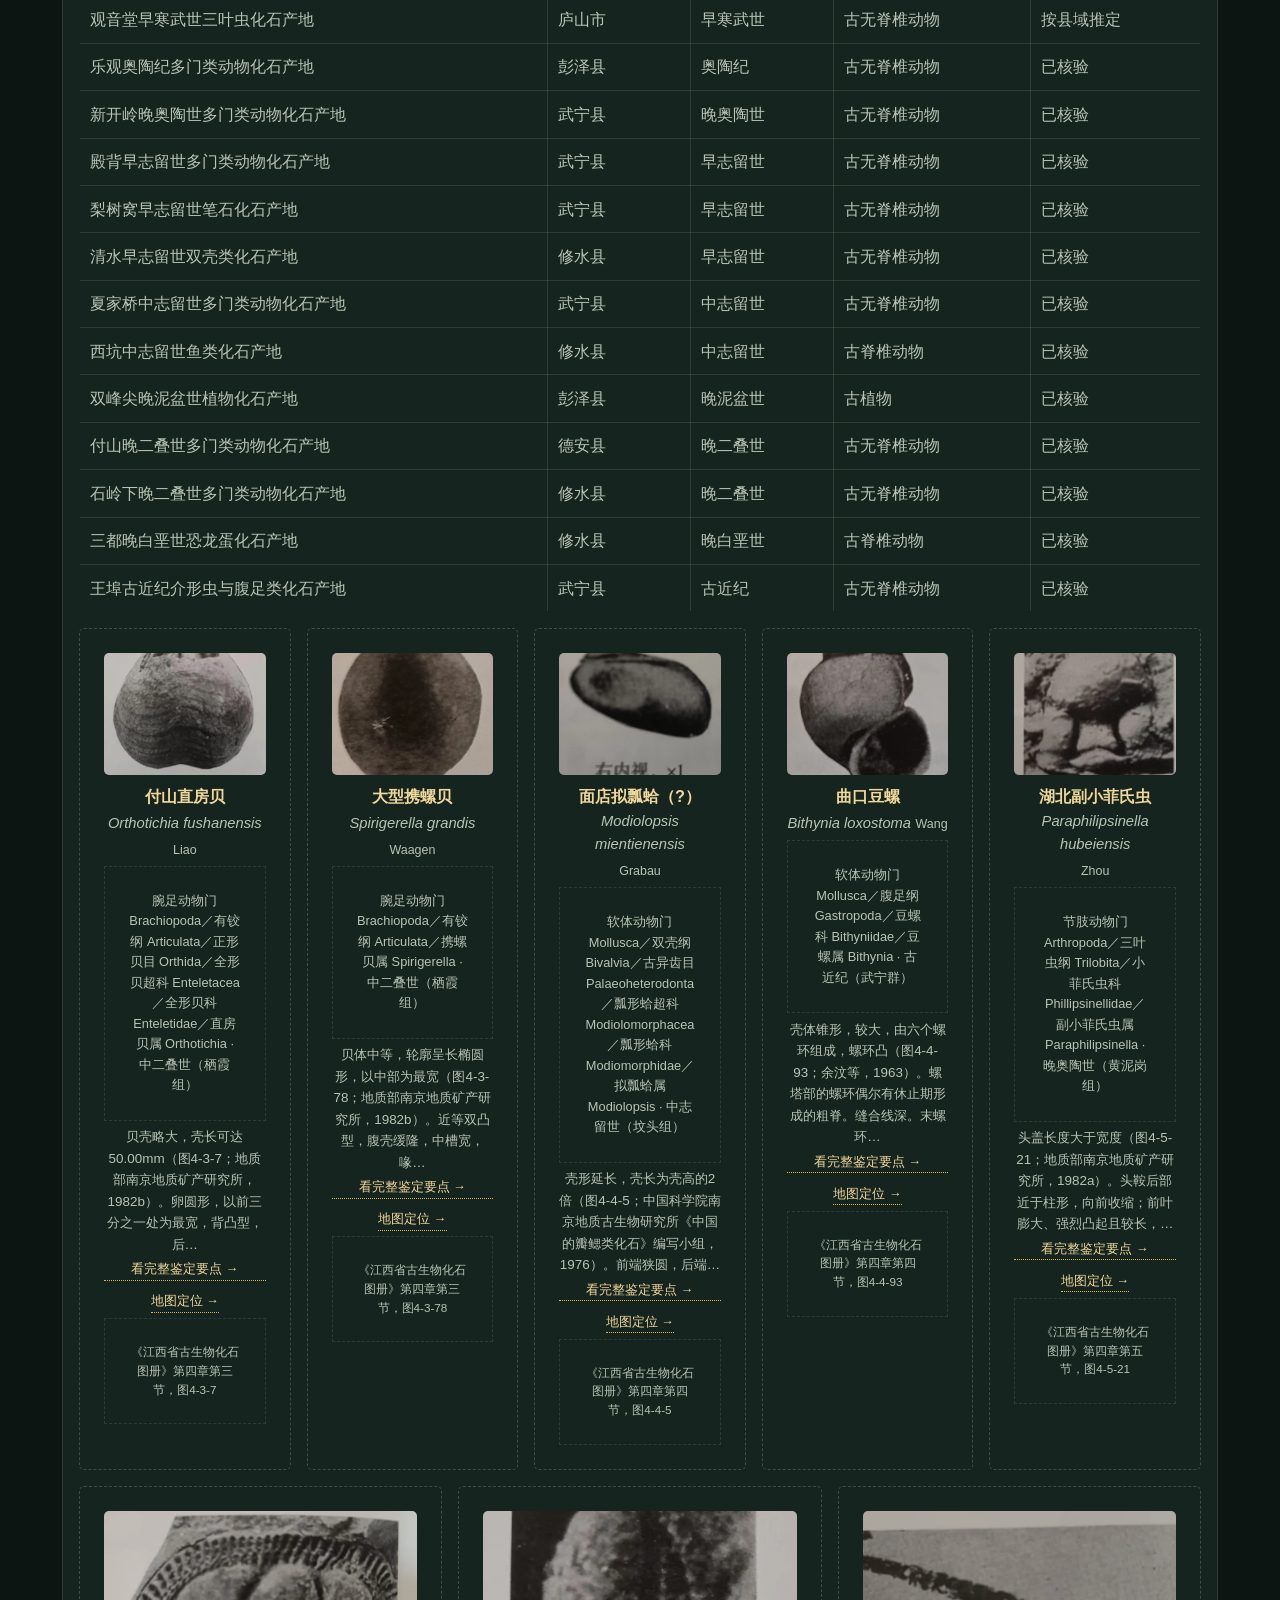
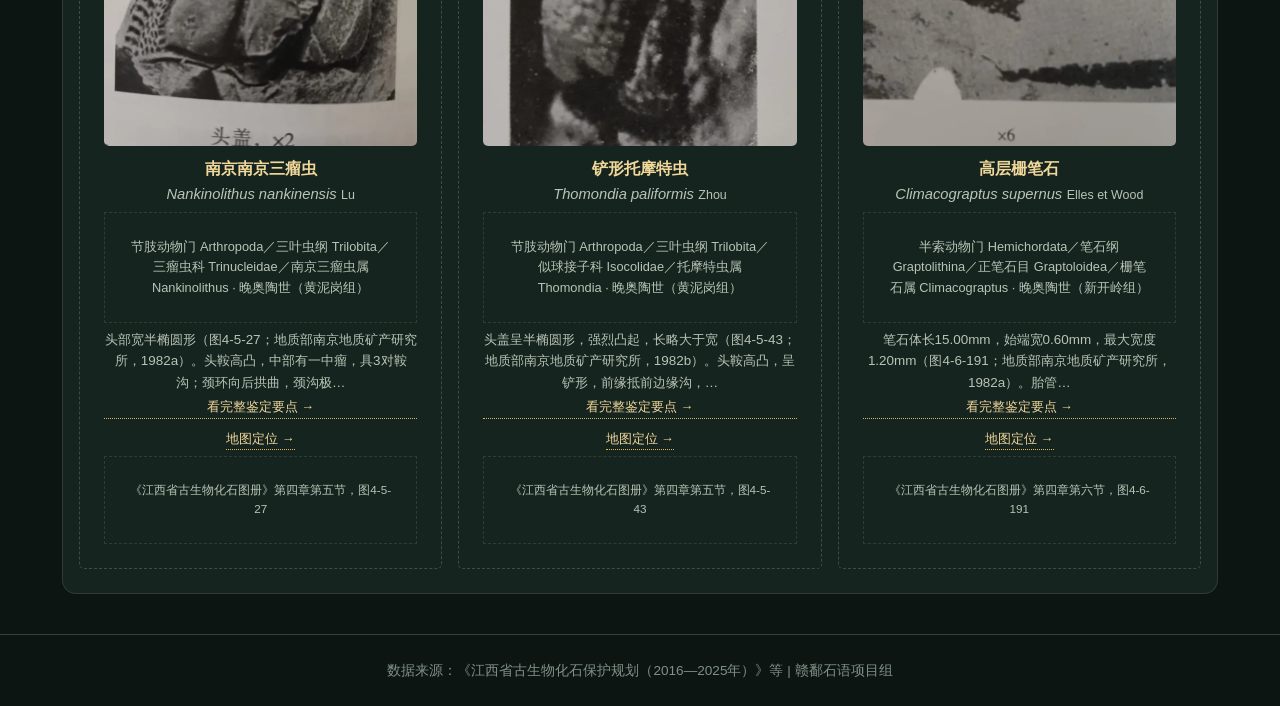
==== commit 808ceda7: "feat: 首页深色化石质感并去除化石图标注文字" ====
--- a/index.html
+++ b/index.html
@@ -160,6 +160,13 @@
     function imgOf(sp) {
       return (Array.isArray(sp.images) && sp.images[0]) ? sp.images[0] : pick(sp, ['image', '图片', '照片']);
     }
+    /* 首页专用：把图册截图上的「横切面 ×N」文字裁掉的干净副本。
+       白名单外的图片（如日后新增物种）仍用原图，不会出现 404。 */
+    var CLEAN = { '010_1': 1, '011_1': 1, '015_1': 1, '022_1': 1, '026_1': 1, '027_1': 1, '046_1': 1 };
+    function homeImg(u) {
+      var m = String(u || '').match(/^(.*\/)?(\d+_\d+)\.webp$/);
+      return (m && CLEAN[m[2]]) ? (m[1] || '') + 'home/' + m[2] + '.webp' : u;
+    }
     function nameOf(sp) {
       return pick(sp, ['cn_name', '中文名', '中名']) ||
              [pick(sp, ['genus', '属名']), pick(sp, ['species', '种加词'])].filter(Boolean).join(' ') ||
@@ -181,7 +188,7 @@
     }
 
     whenSpecies(function (sp) {
-      var imgs = sp.filter(imgOf).slice(0, 6).map(imgOf);
+      var imgs = sp.filter(imgOf).slice(0, 6).map(function (s) { return homeImg(imgOf(s)); });
       if (!imgs.length) {
         $('heroGallery').innerHTML = '';
         $('heroGallery').className = 'hero-gallery no-img';
@@ -234,7 +241,7 @@
           var n = sites.filter(function (r) { return area(pick(r, ['region', '大区'])) === a; }).length;
           var item = rep[a];
           var photo = item
-            ? '<img src="' + esc(imgOf(item)) + '" alt="' + esc(nameOf(item)) + '" loading="lazy">'
+            ? '<img src="' + esc(homeImg(imgOf(item))) + '" alt="' + esc(nameOf(item)) + '" loading="lazy">'
             : '';
           var info = item
             ? '<b>' + esc(nameOf(item)) + '</b><br>' + esc(pick(item, ['taxa', '门类'])) + ' · ' + esc(pick(item, ['age', '地质年代']))
--- a/css/style.css
+++ b/css/style.css
@@ -1093,3 +1093,192 @@
 @keyframes gbsy-page-in { from { opacity: .3; } to { opacity: 1; } }
 main { animation: gbsy-page-in .18s ease-out; }
 @media (prefers-reduced-motion: reduce) { main { animation: none; } }
+
+/* ===== 16. 首页深色化石质感 =====
+   色板取自《首页改版样张.html》：墨绿黑底 + 金色强调 + 翠绿辅助。
+   仍然只作用于 .page-home：其它页面保持白底绿主色；删掉本段即回到上一版。 */
+.page-home {
+  --c-primary: #d9b45b;
+  --c-text: #f2efe4;
+  --c-bg: #0d1512;
+  --c-surface: #16241f;
+  --c-border: rgba(224,214,180,.13);
+  --gold: #d9b45b;
+  --gold2: #f0d79a;
+  --accent: #5fb894;
+  --accent2: #8fd7b8;
+  --ink2: #b9c4b6;
+  --muted: #7f9086;
+  --line: rgba(224,214,180,.13);
+  --line2: rgba(224,214,180,.22);
+}
+body.page-home {
+  background:
+    radial-gradient(1100px 620px at 10% -10%, rgba(95,184,148,.10), transparent 62%),
+    radial-gradient(900px 540px at 96% 2%, rgba(217,180,91,.07), transparent 60%),
+    repeating-linear-gradient(0deg, rgba(255,255,255,.012) 0 1px, transparent 1px 7px),
+    var(--c-bg);
+  background-attachment: fixed;
+  color: var(--c-text);
+}
+.page-home ::selection { background: rgba(217,180,91,.3); color: #fff; }
+.page-home main a { color: var(--gold2); }
+.page-home main a:hover { color: var(--accent2); }
+
+/* 导航：磨砂玻璃，结构、链接和吸顶都不变 */
+.page-home header, .page-home header nav {
+  background: rgba(13,21,18,.88);
+  -webkit-backdrop-filter: blur(14px);
+  backdrop-filter: blur(14px);
+  border-bottom-color: var(--line2);
+}
+.page-home nav .logo { color: var(--gold2); }
+.page-home .logo-mark {
+  color: #241a06; background: linear-gradient(145deg, var(--gold2), var(--gold));
+  box-shadow: 0 4px 14px rgba(217,180,91,.28);
+}
+.page-home nav ul { gap: 1.4rem; }
+.page-home nav a { color: var(--ink2); transition: color .15s; }
+.page-home nav a:hover { color: var(--gold2); }
+.page-home nav a.active { color: var(--gold2); border-bottom-color: var(--gold); }
+
+/* Hero：深岩层光晕 + 斜纹，标题金字 */
+.page-home .home-hero {
+  border-color: var(--line);
+  background:
+    radial-gradient(900px 500px at 78% 8%, rgba(95,184,148,.16), transparent 62%),
+    radial-gradient(700px 460px at 8% 92%, rgba(217,180,91,.12), transparent 60%),
+    repeating-linear-gradient(118deg, transparent 0 62px, rgba(224,214,180,.028) 62px 63px),
+    var(--c-surface);
+}
+.page-home .hero-badge {
+  border-color: var(--line2); background: rgba(95,184,148,.08); color: var(--gold2);
+}
+.page-home .hero-badge i { background: var(--accent); box-shadow: 0 0 10px var(--accent); }
+.page-home .hero h1 { color: var(--c-text); letter-spacing: .04em; }
+.page-home .hero h1 .hl { color: var(--gold2); }
+.page-home .hero .sub { color: var(--ink2); }
+.page-home .btn.primary {
+  background: linear-gradient(135deg, var(--gold2), var(--gold)); color: #241a06;
+  box-shadow: 0 8px 24px rgba(217,180,91,.22);
+}
+.page-home .btn.primary:hover { box-shadow: 0 12px 30px rgba(217,180,91,.32); }
+.page-home .btn.ghost {
+  background: rgba(22,36,31,.6); color: var(--c-text); border-color: var(--line2);
+}
+.page-home .btn.ghost:hover { border-color: var(--gold); color: var(--gold2); }
+.page-home .hero-gallery > div {
+  border-color: var(--line2); background: var(--c-surface);
+  box-shadow: 0 14px 34px rgba(0,0,0,.4);
+}
+.page-home .hero-gallery > div::after {
+  content: ""; position: absolute; inset: 0; pointer-events: none;
+  background: linear-gradient(180deg, transparent 55%, rgba(13,21,18,.55));
+}
+/* 化石图局部淡化：底部渐隐融入岩层底色，上方保留清晰纹理 */
+.page-home .hero-gallery img {
+  filter: grayscale(.25) contrast(.94);
+  -webkit-mask-image: linear-gradient(180deg, #000 0%, #000 52%, rgba(0,0,0,.15) 100%);
+  mask-image: linear-gradient(180deg, #000 0%, #000 52%, rgba(0,0,0,.15) 100%);
+}
+.page-home .hero-gallery .skeleton {
+  background: linear-gradient(100deg, #1b2d26 28%, #24382f 48%, #1b2d26 68%);
+}
+
+/* 数据速览与口径说明 */
+.page-home .home-stats .stat-card {
+  border-color: var(--line);
+  background: linear-gradient(150deg, #1b2d26, #16241f);
+}
+.page-home .home-stats .stat-card::after {
+  background: radial-gradient(circle, rgba(217,180,91,.13), transparent 70%);
+}
+.page-home .home-stats .stat-card strong { color: var(--gold2); }
+.page-home .home-stats .stat-card span { color: var(--ink2); }
+.page-home .home-stats .stat-card em { color: var(--muted); }
+.page-home .stat-note {
+  background: rgba(22,36,31,.72); border-left-color: var(--gold); color: var(--ink2);
+}
+.page-home .stat-note strong { color: var(--c-text); }
+
+/* 区块标题、分区卡 */
+.page-home .sec-head small { color: var(--gold); }
+.page-home .sec-head h2 { color: var(--gold2); }
+.page-home .sec-head p { color: var(--muted); }
+.page-home .area-card {
+  border-color: var(--line); background: var(--c-surface); color: var(--c-text);
+}
+.page-home .area-card:hover {
+  border-color: rgba(217,180,91,.55); box-shadow: 0 20px 46px rgba(0,0,0,.45);
+}
+.page-home .area-card .ph img {
+  opacity: .55; filter: grayscale(.2) contrast(.95);
+  -webkit-mask-image: linear-gradient(180deg, #000 0%, #000 55%, rgba(0,0,0,.3) 100%);
+  mask-image: linear-gradient(180deg, #000 0%, #000 55%, rgba(0,0,0,.3) 100%);
+}
+.page-home .area-card:hover .ph img { opacity: .7; }
+.page-home .area-card .ph::after {
+  background: linear-gradient(180deg, rgba(13,21,18,.15) 0%, rgba(13,21,18,.72) 58%, rgba(13,21,18,.96) 100%);
+}
+.page-home .area-card .idx { color: var(--gold2); }
+.page-home .area-card .rep { color: var(--ink2); }
+.page-home .area-card .rep b, .page-home .area-card h3 { color: var(--gold2); }
+.page-home .area-card .meta { border-top-color: var(--line2); }
+.page-home .area-card .go { color: var(--gold2); }
+
+/* 表格与分区内容 */
+.page-home .table-card { border-color: var(--line); background: var(--c-surface); }
+.page-home .table-tabs { border-bottom-color: var(--line2); background: #1b2d26; }
+.page-home .table-tabs button { color: var(--ink2); }
+.page-home .table-tabs button:hover { color: var(--gold2); }
+.page-home .table-tabs button.on {
+  background: var(--gold); color: var(--c-bg); border-color: var(--gold);
+}
+.page-home .region-block h2 { color: var(--gold2); }
+.page-home .region-lead { color: var(--ink2); }
+.page-home .empty-row { color: var(--muted); }
+.page-home .table-placeholder { border-color: var(--line2); }
+.page-home .table-placeholder th,
+.page-home .table-placeholder td { border-color: var(--line); color: var(--ink2); }
+.page-home .table-placeholder th { background: #1b2d26; color: var(--gold2); }
+.page-home .table-placeholder tbody tr:hover { background: rgba(95,184,148,.08); }
+
+/* 图鉴卡片（main.js 渲染） */
+.page-home .taxa-card {
+  background: var(--c-surface); border-color: var(--line2); border-left-color: var(--accent);
+}
+.page-home .taxa-card strong { color: var(--accent2); }
+.page-home .taxa-card span, .page-home .taxa-card em { color: var(--muted); }
+.page-home .species-card {
+  background: var(--c-surface); border-color: var(--line2); color: var(--c-text);
+}
+.page-home .species-card .sp-cn { color: var(--gold2); }
+.page-home .species-card .sp-sci,
+.page-home .species-card .sp-author,
+.page-home .species-card .sp-meta,
+.page-home .species-card .sp-feat,
+.page-home .species-card .sp-ref,
+.page-home .species-card .sp-unknown { color: var(--ink2); }
+.page-home .species-card .sp-link { color: var(--gold2); }
+
+/* 页脚 */
+.page-home footer {
+  background: rgba(13,21,18,.72); color: var(--muted); border-top-color: var(--line2);
+}
+
+/* 渐变文字：支持 background-clip 的浏览器用金/翠渐变，不支持时退回纯金色 */
+@supports ((-webkit-background-clip: text) or (background-clip: text)) {
+  .page-home .hero h1 .hl {
+    background: linear-gradient(120deg, var(--gold2), var(--gold));
+    -webkit-background-clip: text; background-clip: text; -webkit-text-fill-color: transparent;
+  }
+  .page-home .home-stats .stat-card strong {
+    background: linear-gradient(120deg, var(--gold2), var(--accent2));
+    -webkit-background-clip: text; background-clip: text; -webkit-text-fill-color: transparent;
+  }
+}
+/* 深色覆盖层里放宽的导航间距只给桌面；手机上恢复紧凑两行，
+   否则导航会从 66px 撑到 85px，锚点目标被压住。 */
+@media (max-width: 768px) {
+  .page-home nav ul { gap: .2rem 1rem; }
+}
